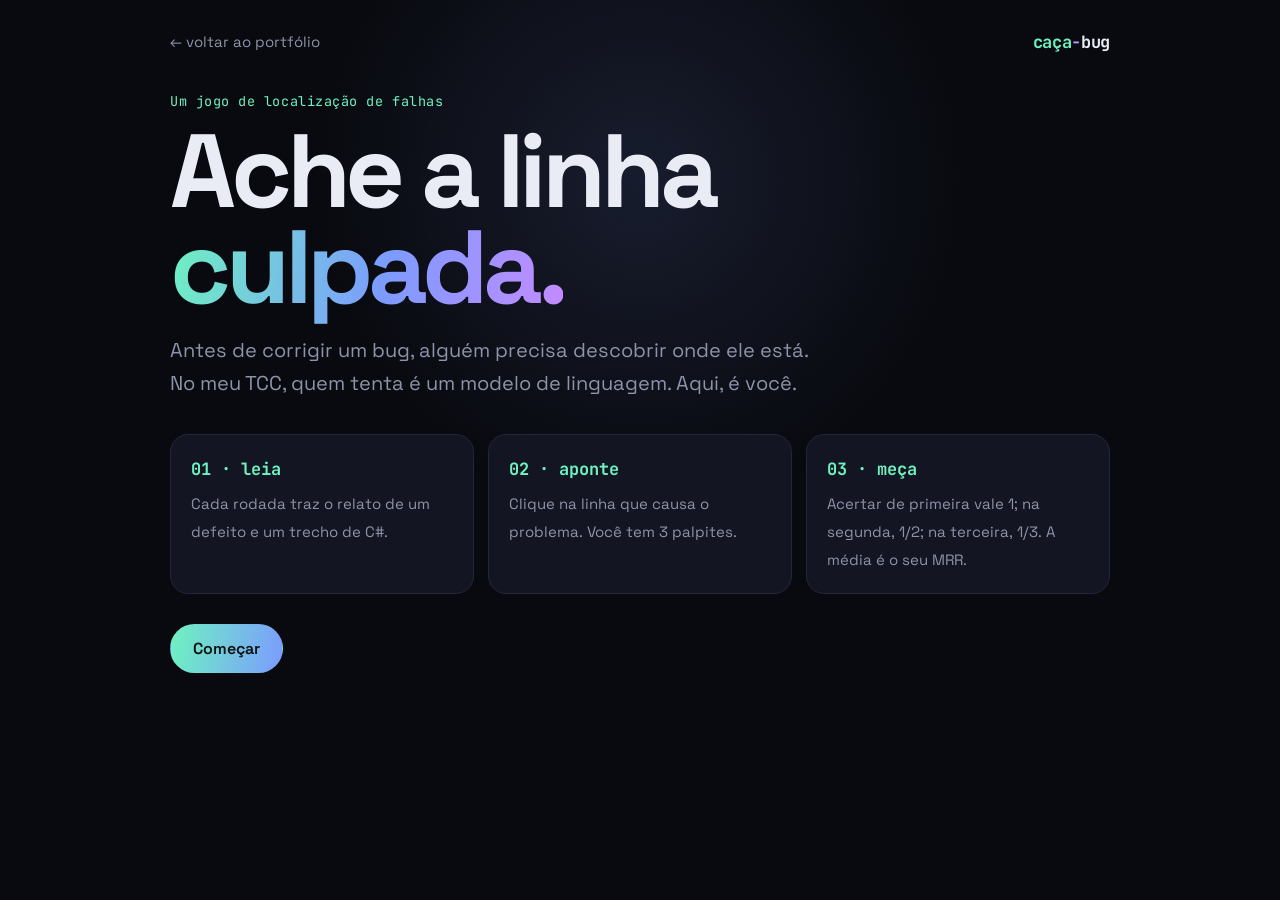
==== caca-bug/index.html @ 4dd93df3 "Portfólio pessoal: site e jogo Caça-Bug" ====
<!doctype html>
<html lang="pt-BR" data-theme="dark">
<head>
<meta charset="utf-8">
<meta name="viewport" content="width=device-width, initial-scale=1">
<title>Caça-Bug — encontre a linha culpada</title>
<meta name="description" content="Jogo de localização de falhas em C#: leia o relato do defeito e aponte a linha culpada. Pontuação em Top-1, Top-3 e MRR.">
<link rel="preconnect" href="https://fonts.googleapis.com">
<link rel="preconnect" href="https://fonts.gstatic.com" crossorigin>
<link href="https://fonts.googleapis.com/css2?family=Space+Grotesk:wght@400;500;600;700&family=JetBrains+Mono:wght@400;500;700&display=swap" rel="stylesheet">
<link rel="stylesheet" href="../styles.css">
<style>
  .wrap { position: relative; z-index: 1; width: min(940px, calc(100% - 32px)); margin: 0 auto; padding: 28px 0 60px; }
  .top { display: flex; justify-content: space-between; align-items: center; gap: 12px; margin-bottom: 34px; }
  .top a { color: var(--muted); font-size: 15px; }
  .top a:hover { color: var(--a1); }
  .screen[hidden] { display: none; }
  .intro h1 { font-size: clamp(52px, 10vw, 104px); margin-bottom: 18px; }
  .rules { display: grid; grid-template-columns: repeat(3, 1fr); gap: 14px; margin: 30px 0; }
  .rule { padding: 20px; background: var(--card); border: 1px solid var(--line); border-radius: var(--radius); }
  .rule b { display: block; font-family: var(--mono); color: var(--a1); margin-bottom: 6px; }
  .rule span { color: var(--muted); font-size: 15px; }
  .hud { display: flex; flex-wrap: wrap; gap: 10px; align-items: center; margin-bottom: 16px; font-family: var(--mono); font-size: 13.5px; }
  .pill { padding: 6px 13px; border-radius: 999px; border: 1px solid var(--line); background: var(--card); color: var(--muted); }
  .pill b { color: var(--text); }
  .lives { margin-left: auto; letter-spacing: 3px; font-size: 17px; }
  .progress { height: 4px; border-radius: 4px; background: var(--bg-2); overflow: hidden; margin-bottom: 22px; }
  .progress i { display: block; height: 100%; width: 0; background: linear-gradient(90deg, var(--a1), var(--a2)); transition: width .4s; }
  .issue { padding: 20px 22px; background: var(--card); border: 1px solid var(--line); border-left: 4px solid var(--danger); border-radius: 14px; margin-bottom: 16px; }
  .issue small { font-family: var(--mono); color: var(--danger); letter-spacing: .06em; text-transform: uppercase; font-size: 12px; }
  .issue h2 { margin: 4px 0 6px; font-size: 21px; letter-spacing: -.02em; }
  .issue p { margin: 0; color: var(--muted); font-size: 15.5px; }
  .code { background: #0b0d14; border: 1px solid #232738; border-radius: 14px; overflow-x: auto; padding: 10px 0; font-family: var(--mono); font-size: 14px; line-height: 1.5; color: #dfe4f2; }
  .ln { display: flex; width: 100%; min-width: max-content; border: 0; background: none; color: inherit; font: inherit; text-align: left; padding: 2px 16px 2px 0; cursor: pointer; border-left: 3px solid transparent; }
  .ln:hover:not(:disabled) { background: rgba(124, 155, 255, .13); border-left-color: #7c9bff; }
  .ln:disabled { cursor: default; }
  .ln .n { width: 46px; flex: none; text-align: right; padding-right: 16px; color: #5b6178; user-select: none; }
  .ln .t { white-space: pre; }
  .ln.wrong { background: rgba(255, 107, 129, .14); border-left-color: #ff6b81; }
  .ln.wrong .t { text-decoration: line-through; text-decoration-color: rgba(255, 107, 129, .6); }
  .ln.right { background: rgba(110, 243, 192, .16); border-left-color: #6ef3c0; }
  .ln.shake { animation: shake .35s; }
  @keyframes shake { 25% { transform: translateX(-5px); } 75% { transform: translateX(5px); } }
  .kw { color: #c58bff; } .ty { color: #5ed3f3; } .st { color: #f2a65a; } .cm { color: #5b6178; font-style: italic; } .nu { color: #e8d44d; }
  .feedback { margin-top: 16px; padding: 20px 22px; border-radius: 14px; border: 1px solid var(--line); background: var(--card); }
  .feedback[hidden] { display: none; }
  .feedback h3 { margin: 0 0 6px; font-size: 19px; }
  .feedback p { margin: 0 0 14px; color: var(--muted); font-size: 15.5px; }
  .feedback code { white-space: pre-wrap; }
  .result { text-align: center; }
  .result h1 { font-size: clamp(42px, 8vw, 84px); margin-bottom: 8px; }
  .scores { display: grid; grid-template-columns: repeat(3, 1fr); gap: 14px; margin: 30px 0 20px; }
  .rounds { display: flex; justify-content: center; flex-wrap: wrap; gap: 8px; margin-bottom: 26px; }
  .rounds span { font-family: var(--mono); font-size: 13px; padding: 6px 12px; border-radius: 10px; border: 1px solid var(--line); background: var(--card); }
  .rounds .ok { border-color: var(--a1); color: var(--a1); }
  .rounds .no { border-color: var(--danger); color: var(--danger); }
  @media (max-width: 700px) { .rules, .scores { grid-template-columns: 1fr; } .code { font-size: 12.5px; } }
</style>
</head>
<body>
<div class="glow" aria-hidden="true"></div>
<div class="wrap">
  <div class="top">
    <a href="../">← voltar ao portfólio</a>
    <span class="brand"><span class="brand-mark">caça</span><span class="brand-dot">-</span>bug</span>
  </div>

  <!-- INTRO -->
  <section class="screen intro" id="intro">
    <p class="kicker">Um jogo de localização de falhas</p>
    <h1>Ache a linha<br><span class="grad">culpada.</span></h1>
    <p class="lead">Antes de corrigir um bug, alguém precisa descobrir onde ele está. No meu TCC, quem tenta é um modelo de linguagem. Aqui, é você.</p>
    <div class="rules">
      <div class="rule"><b>01 · leia</b><span>Cada rodada traz o relato de um defeito e um trecho de C#.</span></div>
      <div class="rule"><b>02 · aponte</b><span>Clique na linha que causa o problema. Você tem 3 palpites.</span></div>
      <div class="rule"><b>03 · meça</b><span>Acertar de primeira vale 1; na segunda, 1/2; na terceira, 1/3. A média é o seu MRR.</span></div>
    </div>
    <div class="cta">
      <button class="btn primary" id="startBtn" type="button">Começar</button>
      <span class="pill" id="bestPill" hidden></span>
    </div>
  </section>

  <!-- JOGO -->
  <section class="screen" id="game" hidden>
    <div class="hud">
      <span class="pill">rodada <b id="hudRound">1</b>/<span id="hudTotal">6</span></span>
      <span class="pill">MRR parcial <b id="hudMrr">—</b></span>
      <span class="lives" id="lives" aria-label="Palpites restantes"></span>
    </div>
    <div class="progress"><i id="bar"></i></div>
    <div class="issue">
      <small id="issueId"></small>
      <h2 id="issueTitle"></h2>
      <p id="issueBody"></p>
    </div>
    <div class="code" id="code" role="group" aria-label="Trecho de código: selecione a linha com defeito"></div>
    <div class="feedback" id="feedback" hidden aria-live="polite">
      <h3 id="fbTitle"></h3>
      <p id="fbText"></p>
      <button class="btn primary" id="nextBtn" type="button">Próxima →</button>
    </div>
  </section>

  <!-- RESULTADO -->
  <section class="screen result" id="result" hidden>
    <p class="kicker">Resultado</p>
    <h1 id="resTitle"></h1>
    <p class="lead" style="margin-inline:auto" id="resText"></p>
    <div class="scores">
      <div class="stat"><b id="resMrr">0</b><span>MRR</span></div>
      <div class="stat"><b id="resTop1">0</b><span>Top-1 (de primeira)</span></div>
      <div class="stat"><b id="resTop3">0</b><span>Top-3 (em até 3)</span></div>
    </div>
    <div class="rounds" id="resRounds"></div>
    <div class="cta center">
      <button class="btn primary" id="againBtn" type="button">Jogar de novo</button>
      <a class="btn" href="../#pesquisa">Conhecer a pesquisa</a>
    </div>
  </section>
</div>

<script>
/* Cada desafio: relato + código C#; bug = índice (base 0) da linha culpada. */
const CHALLENGES = [
  {
    title: 'Erro ao fechar pedido com mais de um item',
    body: 'Ao confirmar o pedido, o sistema lança ArgumentOutOfRangeException. Com o carrinho vazio também falha.',
    code: [
      'public decimal CalcularTotal(List<ItemPedido> itens)',
      '{',
      '    decimal total = 0;',
      '    for (int i = 0; i <= itens.Count; i++)',
      '    {',
      '        var item = itens[i];',
      '        total += item.Quantidade * item.PrecoUnitario;',
      '    }',
      '    return total;',
      '}',
    ],
    bug: 3,
    why: 'O laço usa <= em vez de <, então tenta ler itens[itens.Count], uma posição que não existe. A exceção estoura na linha 6, mas a causa está na condição do for.',
  },
  {
    title: 'Desconto de 15% não é aplicado',
    body: 'O cliente tem 15% de desconto cadastrado, mas a nota sai com o valor cheio. Com desconto de 100% funciona.',
    code: [
      'public decimal AplicarDesconto(decimal valor, int percentual)',
      '{',
      '    if (percentual < 0 || percentual > 100)',
      '        throw new ArgumentException("Percentual inválido");',
      '',
      '    var fator = percentual / 100;',
      '    var desconto = valor * fator;',
      '    return valor - desconto;',
      '}',
    ],
    bug: 5,
    why: 'percentual e 100 são inteiros: 15 / 100 dá 0 na divisão inteira. Só 100 / 100 resulta em 1 — por isso o desconto total "funciona". O correto seria percentual / 100m.',
  },
  {
    title: 'Saldo aumenta depois de uma venda',
    body: 'Após faturar 10 unidades, o estoque do produto subiu de 50 para 60. A entrada de mercadoria está correta.',
    code: [
      'public void RegistrarMovimento(Produto produto, decimal qtd, TipoMovimento tipo)',
      '{',
      '    if (qtd <= 0)',
      '        throw new ArgumentException("Quantidade deve ser positiva");',
      '',
      '    if (tipo == TipoMovimento.Saida && produto.Saldo < qtd)',
      '        throw new InvalidOperationException("Saldo insuficiente");',
      '',
      '    var sinal = tipo == TipoMovimento.Entrada ? 1 : 1;',
      '    produto.Saldo += qtd * sinal;',
      '    _repositorio.Salvar(produto);',
      '}',
    ],
    bug: 8,
    why: 'O ternário devolve 1 nos dois ramos; a saída deveria usar -1. A linha 10 só aplica o sinal que recebeu — o defeito nasce uma linha antes.',
  },
  {
    title: 'NullReferenceException ao emitir etiqueta',
    body: 'Clientes sem endereço cadastrado derrubam a emissão da etiqueta de envio, mesmo existindo uma validação para isso.',
    code: [
      'public string MontarEtiqueta(Cliente cliente)',
      '{',
      '    if (cliente == null)',
      '        return string.Empty;',
      '',
      '    if (cliente.Endereco.Cidade == null || cliente.Endereco == null)',
      '        return cliente.Nome;',
      '',
      '    return $"{cliente.Nome} - {cliente.Endereco.Cidade}";',
      '}',
    ],
    bug: 5,
    why: 'A ordem das condições está invertida: Endereco.Cidade é lido antes de verificar se Endereco é nulo. O || avalia da esquerda para a direita, então a validação nunca protege.',
  },
  {
    title: 'Primeira página da listagem pula registros',
    body: 'Na tela de consulta, a página 1 começa no 11º registro. Os dez primeiros clientes nunca aparecem.',
    code: [
      'public List<Cliente> Listar(int pagina, int tamanho = 10)',
      '{',
      '    // pagina começa em 1 na interface',
      '    if (pagina < 1) pagina = 1;',
      '',
      '    return _contexto.Clientes',
      '        .OrderBy(c => c.Nome)',
      '        .Skip(pagina * tamanho)',
      '        .Take(tamanho)',
      '        .ToList();',
      '}',
    ],
    bug: 7,
    why: 'Como a página começa em 1, Skip(pagina * tamanho) pula 10 registros logo na primeira. O correto é Skip((pagina - 1) * tamanho).',
  },
  {
    title: 'Lotes válidos bloqueados como vencidos',
    body: 'O faturamento recusa lotes com validade para o ano que vem e deixa passar lotes vencidos há meses.',
    code: [
      'public bool PodeFaturar(Lote lote, DateTime hoje)',
      '{',
      '    if (lote.Bloqueado)',
      '        return false;',
      '',
      '    bool vencido = lote.Validade.Date > hoje.Date;',
      '    if (vencido)',
      '    {',
      '        _log.Aviso($"Lote {lote.Numero} vencido");',
      '        return false;',
      '    }',
      '    return lote.Saldo > 0;',
      '}',
    ],
    bug: 5,
    why: 'A comparação está invertida: um lote está vencido quando a validade é anterior a hoje (<), não posterior (>).',
  },
];

const $ = (s) => document.querySelector(s);
const esc = (s) => s.replace(/[&<>]/g, (c) => ({ '&': '&amp;', '<': '&lt;', '>': '&gt;' }[c]));
const KW = /\b(public|private|void|return|if|for|var|new|throw|int|decimal|bool|string|null)\b/g;
const TY = /\b(List|ItemPedido|Produto|TipoMovimento|Cliente|Lote|DateTime|ArgumentException|InvalidOperationException)\b/g;

function highlight(line) {
  const ci = line.indexOf('//');
  let code = ci >= 0 ? line.slice(0, ci) : line;
  const cm = ci >= 0 ? line.slice(ci) : '';
  const parts = code.split(/(\$?"[^"]*")/);
  code = parts.map((p, i) => i % 2
    ? `<span class="st">${esc(p)}</span>`
    : esc(p).replace(KW, '<span class="kw">$1</span>').replace(TY, '<span class="ty">$1</span>').replace(/\b(\d+)\b/g, '<span class="nu">$1</span>')).join('');
  return code + (cm ? `<span class="cm">${esc(cm)}</span>` : '');
}

let order = [], round = 0, guesses = 0, rr = [], locked = false;

function show(id) { ['intro', 'game', 'result'].forEach((s) => { $('#' + s).hidden = s !== id; }); scrollTo(0, 0); }
function shuffle(a) { for (let i = a.length - 1; i > 0; i--) { const j = Math.floor(Math.random() * (i + 1)); [a[i], a[j]] = [a[j], a[i]]; } return a; }

function start() {
  order = shuffle(CHALLENGES.map((_, i) => i));
  round = 0; rr = [];
  show('game');
  load();
}

function load() {
  const c = CHALLENGES[order[round]];
  guesses = 0; locked = false;
  $('#hudRound').textContent = round + 1;
  $('#hudTotal').textContent = order.length;
  $('#hudMrr').textContent = rr.length ? (rr.reduce((a, b) => a + b, 0) / rr.length).toFixed(2) : '—';
  $('#bar').style.width = (round / order.length) * 100 + '%';
  $('#issueId').textContent = 'issue #' + (1040 + order[round] * 7);
  $('#issueTitle').textContent = c.title;
  $('#issueBody').textContent = c.body;
  $('#feedback').hidden = true;
  lives();
  $('#code').innerHTML = c.code.map((l, i) => {
    const blank = !l.trim() || /^\s*[{}]\s*$/.test(l);
    return `<button class="ln" data-i="${i}" ${blank ? 'disabled tabindex="-1"' : ''} aria-label="Linha ${i + 1}"><span class="n">${i + 1}</span><span class="t">${highlight(l) || ' '}</span></button>`;
  }).join('');
}

function lives() { $('#lives').textContent = '●'.repeat(3 - guesses) + '○'.repeat(guesses); }

$('#code').addEventListener('click', (e) => {
  const b = e.target.closest('.ln');
  if (!b || locked || b.disabled) return;
  const c = CHALLENGES[order[round]];
  guesses++;
  lives();
  if (+b.dataset.i === c.bug) { b.classList.add('right'); finish(true); }
  else {
    b.classList.add('wrong', 'shake'); b.disabled = true;
    if (guesses >= 3) finish(false);
  }
});

function finish(hit) {
  locked = true;
  const c = CHALLENGES[order[round]];
  document.querySelectorAll('.ln').forEach((l) => { l.disabled = true; });
  const right = document.querySelector(`.ln[data-i="${c.bug}"]`);
  right.classList.add('right');
  rr.push(hit ? 1 / guesses : 0);
  $('#fbTitle').textContent = hit
    ? ['Na mosca! 🎯 Acertou de primeira (+1,00)', 'Achou no 2º palpite (+0,50)', 'Achou no 3º palpite (+0,33)'][guesses - 1]
    : `Escapou… o defeito estava na linha ${c.bug + 1} (+0,00)`;
  $('#fbText').textContent = c.why;
  $('#nextBtn').textContent = round + 1 < order.length ? 'Próxima →' : 'Ver resultado →';
  $('#feedback').hidden = false;
  $('#hudMrr').textContent = (rr.reduce((a, b) => a + b, 0) / rr.length).toFixed(2);
  $('#bar').style.width = ((round + 1) / order.length) * 100 + '%';
  $('#nextBtn').focus({ preventScroll: true });
  $('#feedback').scrollIntoView({ block: 'nearest', behavior: 'smooth' });
}

$('#nextBtn').addEventListener('click', () => {
  round++;
  if (round < order.length) { load(); scrollTo(0, 0); } else end();
});

function end() {
  const n = rr.length;
  const mrr = rr.reduce((a, b) => a + b, 0) / n;
  const top1 = rr.filter((v) => v === 1).length, top3 = rr.filter((v) => v > 0).length;
  $('#resMrr').textContent = mrr.toFixed(3).replace('.', ',');
  $('#resTop1').textContent = `${top1}/${n}`;
  $('#resTop3').textContent = `${top3}/${n}`;
  $('#resTitle').innerHTML = mrr >= .9 ? 'Depurador <span class="grad">nato.</span>' : mrr >= .6 ? 'Bom <span class="grad">faro.</span>' : mrr >= .3 ? 'Quase <span class="grad">lá.</span>' : 'Os bugs <span class="grad">venceram.</span>';
  $('#resText').textContent = mrr >= .9
    ? 'Você localizou quase tudo de primeira. Em bases reais, com milhares de arquivos e sem testes, a história é bem mais difícil — é isso que a pesquisa mede.'
    : 'Repare: eram trechos de dez linhas, com o relato na mão. Agora imagine a mesma tarefa em um sistema legado com milhares de arquivos — é isso que a pesquisa mede nos LLMs.';
  $('#resRounds').innerHTML = rr.map((v, i) => `<span class="${v ? 'ok' : 'no'}">#${i + 1} · ${v ? '1/' + Math.round(1 / v) : '✕'}</span>`).join('');
  try {
    const best = +localStorage.getItem('cacabug-best') || 0;
    if (mrr > best) localStorage.setItem('cacabug-best', mrr);
  } catch { /* sem armazenamento */ }
  show('result');
}

try {
  const t = localStorage.getItem('theme'); if (t) document.documentElement.dataset.theme = t;
  const best = +localStorage.getItem('cacabug-best');
  if (best) { $('#bestPill').hidden = false; $('#bestPill').innerHTML = `seu melhor MRR: <b>${best.toFixed(3).replace('.', ',')}</b>`; }
} catch { /* sem armazenamento */ }

$('#startBtn').addEventListener('click', start);
$('#againBtn').addEventListener('click', start);
addEventListener('pointermove', (e) => { document.body.style.setProperty('--mx', e.clientX + 'px'); document.body.style.setProperty('--my', e.clientY + 'px'); }, { passive: true });
</script>
</body>
</html>
---- styles.css ----
:root {
  --bg: #090a0f;
  --bg-2: #0f1119;
  --card: #131622;
  --line: #232738;
  --text: #e9ecf5;
  --muted: #8d93a8;
  --a1: #6ef3c0;
  --a2: #7c9bff;
  --a3: #c58bff;
  --danger: #ff6b81;
  --radius: 18px;
  --font: "Space Grotesk", system-ui, -apple-system, "Segoe UI", sans-serif;
  --mono: "JetBrains Mono", ui-monospace, Consolas, monospace;
  --shadow: 0 20px 60px -25px rgba(0, 0, 0, .7);
}
:root[data-theme="light"] {
  --bg: #f5f6fb;
  --bg-2: #eceef6;
  --card: #ffffff;
  --line: #dcdfec;
  --text: #12141d;
  --muted: #5d6379;
  --a1: #0aa877;
  --a2: #3a5bdc;
  --a3: #8a3fd6;
  --danger: #d6334d;
  --shadow: 0 20px 50px -28px rgba(30, 40, 90, .35);
}

* { box-sizing: border-box; }
[hidden] { display: none !important; }
html { scroll-behavior: smooth; scroll-padding-top: 84px; }
body {
  margin: 0;
  background: var(--bg);
  color: var(--text);
  font-family: var(--font);
  font-size: 17px;
  line-height: 1.65;
  overflow-x: hidden;
  -webkit-font-smoothing: antialiased;
}
a { color: inherit; text-decoration: none; }
img { max-width: 100%; display: block; }
code, .mono { font-family: var(--mono); font-size: .9em; }
code { background: var(--bg-2); border: 1px solid var(--line); padding: 1px 7px; border-radius: 6px; color: var(--a1); }
strong { font-weight: 600; }
.muted { color: var(--muted); }
:focus-visible { outline: 2px solid var(--a1); outline-offset: 3px; border-radius: 6px; }

.grad {
  background: linear-gradient(100deg, var(--a1), var(--a2) 55%, var(--a3));
  -webkit-background-clip: text; background-clip: text; color: transparent;
}

/* cursor glow */
.glow {
  position: fixed; inset: 0; pointer-events: none; z-index: 0;
  background: radial-gradient(520px circle at var(--mx, 50%) var(--my, 20%), color-mix(in srgb, var(--a2) 13%, transparent), transparent 65%);
}

/* NAV */
.nav {
  position: fixed; top: 14px; left: 50%; transform: translateX(-50%);
  width: min(1120px, calc(100% - 28px)); z-index: 50;
  display: flex; align-items: center; justify-content: space-between; gap: 16px;
  padding: 10px 14px 10px 20px;
  background: color-mix(in srgb, var(--bg) 72%, transparent);
  backdrop-filter: blur(16px); -webkit-backdrop-filter: blur(16px);
  border: 1px solid var(--line); border-radius: 999px;
}
.brand { font-family: var(--mono); font-weight: 700; letter-spacing: -.02em; }
.brand-mark { color: var(--a1); }
.brand-dot { color: var(--a3); }
.nav-links { display: flex; gap: 4px; }
.nav-links a { padding: 7px 13px; border-radius: 999px; font-size: 15px; color: var(--muted); transition: .2s; }
.nav-links a:hover, .nav-links a.active { color: var(--text); background: var(--bg-2); }
.nav-actions { display: flex; gap: 6px; }
.icon-btn {
  width: 38px; height: 38px; border-radius: 50%; border: 1px solid var(--line);
  background: var(--bg-2); color: var(--text); font-size: 17px; cursor: pointer; transition: .2s;
}
.icon-btn:hover { border-color: var(--a1); color: var(--a1); }
.menu-btn { display: none; }

/* HERO */
.hero { position: relative; min-height: 100svh; display: grid; place-items: center; padding: 120px 20px 80px; }
#net { position: absolute; inset: 0; width: 100%; height: 100%; opacity: .75; }
.hero-inner { position: relative; z-index: 1; width: min(1120px, 100%); }
.eyebrow {
  display: inline-flex; align-items: center; gap: 10px; margin: 0 0 22px;
  font-family: var(--mono); font-size: 13.5px; color: var(--muted);
  padding: 7px 14px; border: 1px solid var(--line); border-radius: 999px; background: color-mix(in srgb, var(--bg-2) 80%, transparent);
}
.pulse { width: 8px; height: 8px; border-radius: 50%; background: var(--a1); box-shadow: 0 0 0 0 var(--a1); animation: pulse 2s infinite; }
@keyframes pulse { 70% { box-shadow: 0 0 0 10px transparent; } 100% { box-shadow: 0 0 0 0 transparent; } }
h1 { font-size: clamp(54px, 11vw, 148px); line-height: .92; letter-spacing: -.05em; margin: 0 0 26px; font-weight: 700; }
.typed-line { font-family: var(--mono); font-size: clamp(15px, 2.1vw, 21px); margin: 0 0 18px; min-height: 1.7em; }
.prompt { color: var(--a1); }
.caret { color: var(--a1); animation: blink 1s steps(1) infinite; }
@keyframes blink { 50% { opacity: 0; } }
.lead { max-width: 640px; color: var(--muted); font-size: clamp(17px, 1.6vw, 20px); margin: 0 0 34px; }
.lead strong { color: var(--text); }
.cta { display: flex; flex-wrap: wrap; gap: 12px; }
.cta.center { justify-content: center; }
.btn {
  display: inline-flex; align-items: center; gap: 8px; padding: 13px 22px; border-radius: 999px;
  border: 1px solid var(--line); background: var(--card); color: var(--text);
  font: 500 16px var(--font); cursor: pointer; transition: transform .2s, border-color .2s, box-shadow .2s;
}
.btn:hover { transform: translateY(-2px); border-color: var(--a1); }
.btn.primary { background: linear-gradient(100deg, var(--a1), var(--a2)); color: #06120d; border-color: transparent; font-weight: 600; }
.btn.primary:hover { box-shadow: 0 12px 34px -12px var(--a1); }
.btn.ghost { background: transparent; }
.scroll-hint { position: absolute; bottom: 26px; left: 50%; transform: translateX(-50%); font-family: var(--mono); font-size: 12.5px; color: var(--muted); animation: bob 2.2s ease-in-out infinite; }
@keyframes bob { 50% { transform: translate(-50%, 7px); } }

/* SECTIONS */
.section { position: relative; z-index: 1; width: min(1120px, calc(100% - 40px)); margin: 0 auto; padding: 96px 0; }
.section-head { display: flex; align-items: baseline; gap: 16px; margin-bottom: 40px; }
.section-head h2 { font-size: clamp(34px, 5vw, 56px); letter-spacing: -.035em; line-height: 1; margin: 0; }
.tag { font-family: var(--mono); color: var(--a1); font-size: 15px; }
.section-sub { color: var(--muted); margin: -22px 0 26px; }
.kicker { font-family: var(--mono); font-size: 13.5px; color: var(--a1); margin: 0 0 12px; letter-spacing: .04em; }

.reveal { opacity: 0; transform: translateY(26px); transition: opacity .7s ease, transform .7s ease; }
.reveal.in { opacity: 1; transform: none; }

/* ABOUT */
.about { display: grid; grid-template-columns: 300px 1fr; gap: 56px; align-items: start; }
.photo-frame { position: relative; border-radius: 26px; padding: 3px; background: linear-gradient(140deg, var(--a1), var(--a2), var(--a3)); box-shadow: var(--shadow); }
.photo-frame img { border-radius: 23px; width: 100%; height: auto; aspect-ratio: 1; object-fit: cover; background: var(--card); }
.facts { list-style: none; padding: 0; margin: 20px 0 0; display: grid; gap: 8px; font-size: 15px; }
.facts li { display: flex; gap: 10px; padding: 9px 14px; background: var(--card); border: 1px solid var(--line); border-radius: 12px; }
.about-text p { margin: 0 0 18px; color: var(--muted); }
.about-text .big { font-size: clamp(21px, 2.3vw, 27px); line-height: 1.4; color: var(--text); letter-spacing: -.01em; }
.about-text .big strong { color: var(--a1); }
.stats { display: grid; grid-template-columns: repeat(3, 1fr); gap: 14px; margin-top: 30px; }
.stat { padding: 18px; border: 1px solid var(--line); border-radius: var(--radius); background: var(--card); }
.stat b { display: block; font-size: 40px; line-height: 1; letter-spacing: -.04em; font-variant-numeric: tabular-nums; }
.stat span { font-size: 13.5px; color: var(--muted); }

.stack { margin-top: 64px; }
.stack h3 { font-size: 15px; font-family: var(--mono); font-weight: 500; color: var(--muted); margin: 0 0 16px; }
.chips { display: flex; flex-wrap: wrap; gap: 10px; }
.chip {
  padding: 9px 16px; border-radius: 999px; border: 1px solid var(--line); background: var(--card);
  font-size: 15px; transition: .25s; cursor: default;
}
.chip:hover { border-color: var(--c, var(--a1)); color: var(--c, var(--a1)); transform: translateY(-3px) rotate(-1.5deg); }
.chip i { display: inline-block; width: 8px; height: 8px; border-radius: 50%; background: var(--c, var(--a1)); margin-right: 8px; }

/* TIMELINE */
.timeline { list-style: none; margin: 0; padding: 0 0 0 28px; position: relative; display: grid; gap: 22px; }
.timeline::before { content: ""; position: absolute; left: 6px; top: 8px; bottom: 8px; width: 2px; background: linear-gradient(var(--a1), var(--a2), var(--a3)); border-radius: 2px; }
.timeline li { position: relative; }
.tl-dot { position: absolute; left: -28px; top: 28px; width: 14px; height: 14px; border-radius: 50%; background: var(--bg); border: 3px solid var(--a1); }
.tl-card { padding: 26px 28px; background: var(--card); border: 1px solid var(--line); border-radius: var(--radius); transition: .3s; }
.tl-card:hover { border-color: color-mix(in srgb, var(--a1) 55%, var(--line)); transform: translateX(6px); }
.tl-when { font-family: var(--mono); font-size: 12.5px; color: var(--a1); text-transform: uppercase; letter-spacing: .1em; }
.tl-card h3 { margin: 6px 0 8px; font-size: 22px; letter-spacing: -.02em; }
.tl-card h3 em { font-style: normal; color: var(--muted); font-weight: 400; }
.tl-card p { margin: 0 0 14px; color: var(--muted); }
.mini-chips { display: flex; flex-wrap: wrap; gap: 7px; }
.mini-chips span { font-family: var(--mono); font-size: 12px; padding: 4px 10px; border-radius: 999px; background: var(--bg-2); border: 1px solid var(--line); color: var(--muted); }

/* PROJECTS */
.filters { display: flex; flex-wrap: wrap; gap: 8px; margin-bottom: 26px; }
.filter { padding: 8px 16px; border-radius: 999px; border: 1px solid var(--line); background: transparent; color: var(--muted); font: 500 14.5px var(--font); cursor: pointer; transition: .2s; }
.filter:hover { color: var(--text); border-color: var(--muted); }
.filter[aria-pressed="true"] { background: var(--text); color: var(--bg); border-color: var(--text); }
.grid { display: grid; grid-template-columns: repeat(3, 1fr); gap: 18px; }
.card {
  position: relative; display: flex; flex-direction: column; padding: 24px;
  background: var(--card); border: 1px solid var(--line); border-radius: var(--radius);
  transition: transform .25s ease, border-color .25s, opacity .3s; transform-style: preserve-3d; overflow: hidden;
}
.card::before {
  content: ""; position: absolute; inset: 0; pointer-events: none; opacity: 0; transition: opacity .3s;
  background: radial-gradient(300px circle at var(--px, 50%) var(--py, 0%), color-mix(in srgb, var(--accent, var(--a1)) 20%, transparent), transparent 70%);
}
.card:hover { border-color: color-mix(in srgb, var(--accent, var(--a1)) 60%, var(--line)); }
.card:hover::before { opacity: 1; }
.card.wide { grid-column: span 2; }
.card.hide { display: none; }
.card-top { display: flex; align-items: center; justify-content: space-between; margin-bottom: 18px; }
.card-icon { font-size: 30px; width: 54px; height: 54px; display: grid; place-items: center; border-radius: 14px; background: var(--bg-2); border: 1px solid var(--line); }
.badge { font-family: var(--mono); font-size: 11.5px; padding: 4px 10px; border-radius: 999px; border: 1px solid color-mix(in srgb, var(--accent, var(--a1)) 50%, transparent); color: var(--accent, var(--a1)); text-transform: uppercase; letter-spacing: .06em; }
.card h3 { margin: 0 0 8px; font-size: 22px; letter-spacing: -.02em; }
.card p { margin: 0 0 18px; color: var(--muted); font-size: 15.5px; flex: 1; }
.card .mini-chips { margin-bottom: 18px; }
.card-links { display: flex; gap: 16px; font-size: 14.5px; font-weight: 500; }
.card-links a { color: var(--accent, var(--a1)); position: relative; z-index: 1; }
.card-links a:hover { text-decoration: underline; text-underline-offset: 4px; }

.gh { margin-top: 44px; padding: 26px; border: 1px dashed var(--line); border-radius: var(--radius); }
.gh-head { display: flex; justify-content: space-between; align-items: baseline; gap: 12px; margin-bottom: 16px; }
.gh-head h3 { margin: 0; font-size: 20px; }
.gh-head a { color: var(--a1); font-size: 14.5px; }
.lang-bar { display: flex; height: 10px; border-radius: 999px; overflow: hidden; background: var(--bg-2); }
.lang-bar span { height: 100%; transition: flex-grow .9s ease; flex-grow: 0; }
.lang-legend { display: flex; flex-wrap: wrap; gap: 6px 18px; margin: 12px 0 18px; font-size: 13.5px; color: var(--muted); }
.lang-legend i { display: inline-block; width: 9px; height: 9px; border-radius: 50%; margin-right: 6px; }
.gh-list { list-style: none; margin: 0; padding: 0; display: grid; grid-template-columns: repeat(2, 1fr); gap: 4px 28px; }
.gh-list li { display: flex; justify-content: space-between; gap: 12px; padding: 9px 0; border-bottom: 1px solid var(--line); font-size: 14.5px; min-width: 0; }
.gh-list a { font-family: var(--mono); font-size: 13.5px; overflow: hidden; text-overflow: ellipsis; white-space: nowrap; }
.gh-list a:hover { color: var(--a1); }
.gh-list small { color: var(--muted); white-space: nowrap; }

/* RESEARCH */
.research { display: grid; grid-template-columns: 1.25fr 1fr; gap: 36px; padding: 36px; background: var(--card); border: 1px solid var(--line); border-radius: 26px; box-shadow: var(--shadow); }
.research h3 { font-size: clamp(23px, 2.6vw, 31px); line-height: 1.2; letter-spacing: -.025em; margin: 0 0 16px; }
.research-text > p { color: var(--muted); }
.ticks { list-style: none; padding: 0; margin: 18px 0 26px; display: grid; gap: 9px; }
.ticks li { padding-left: 28px; position: relative; }
.ticks li::before { content: "✓"; position: absolute; left: 0; color: var(--a1); font-weight: 700; }
.mrr { background: var(--bg-2); border: 1px solid var(--line); border-radius: var(--radius); padding: 22px; align-self: start; }
.mrr-title { margin: 0; font-weight: 600; }
.mrr-sub { margin: 4px 0 16px; font-size: 14px; color: var(--muted); }
.mrr-rows { display: grid; gap: 9px; }
.mrr-row { display: flex; align-items: center; gap: 8px; }
.mrr-row > span { font-family: var(--mono); font-size: 12.5px; color: var(--muted); width: 62px; flex: none; }
.mrr-row button {
  flex: 1; height: 34px; border-radius: 9px; border: 1px solid var(--line); background: var(--card);
  color: var(--muted); font: 500 13px var(--mono); cursor: pointer; transition: .15s; padding: 0;
}
.mrr-row button:hover { border-color: var(--a2); color: var(--text); }
.mrr-row button[aria-pressed="true"] { background: var(--a1); border-color: var(--a1); color: #06120d; font-weight: 700; }
.mrr-out { display: flex; align-items: baseline; gap: 12px; margin-top: 18px; font-family: var(--mono); }
.mrr-out b { font-size: 40px; letter-spacing: -.03em; color: var(--a1); font-variant-numeric: tabular-nums; }
.mrr-note { margin: 4px 0 0; font-size: 13.5px; color: var(--muted); }

/* TERMINAL */
.term { border: 1px solid var(--line); border-radius: var(--radius); overflow: hidden; background: #0b0d14; color: #dfe4f2; box-shadow: var(--shadow); font-family: var(--mono); font-size: 14.5px; }
.term-bar { display: flex; align-items: center; gap: 7px; padding: 12px 16px; background: #141724; border-bottom: 1px solid #232738; }
.term-bar i { width: 12px; height: 12px; border-radius: 50%; background: #ff5f57; }
.term-bar i:nth-child(2) { background: #febc2e; }
.term-bar i:nth-child(3) { background: #28c840; }
.term-bar span { margin-left: 10px; font-size: 12.5px; color: #8d93a8; }
.term-body { padding: 18px 18px 4px; height: 300px; overflow-y: auto; white-space: pre-wrap; word-break: break-word; line-height: 1.6; }
.term-body .cmd { color: #6ef3c0; }
.term-body .out { color: #c9cfe2; margin: 0 0 10px; }
.term-body .out a { color: #7c9bff; text-decoration: underline; text-underline-offset: 3px; }
.term-body .err { color: #ff6b81; }
.term-body .hl { color: #c58bff; }
.term-input { display: flex; gap: 10px; align-items: center; padding: 10px 18px 18px; cursor: text; }
.term-input .prompt { color: #6ef3c0; white-space: nowrap; }
.term-input input { flex: 1; min-width: 0; background: none; border: 0; outline: 0; color: #fff; font: inherit; caret-color: #6ef3c0; }

/* CONTACT */
.contact { text-align: center; padding-bottom: 120px; }
.contact-title { font-size: clamp(46px, 9vw, 112px); letter-spacing: -.05em; line-height: 1; margin: 0 0 22px; }
.contact .lead { margin-inline: auto; }

.footer { position: relative; z-index: 1; display: flex; justify-content: space-between; flex-wrap: wrap; gap: 8px; width: min(1120px, calc(100% - 40px)); margin: 0 auto; padding: 26px 0 36px; border-top: 1px solid var(--line); font-size: 14px; }

.toast { position: fixed; bottom: 26px; left: 50%; transform: translate(-50%, 30px); opacity: 0; pointer-events: none; padding: 11px 20px; border-radius: 999px; background: var(--text); color: var(--bg); font-size: 14.5px; font-weight: 500; transition: .3s; z-index: 100; }
.toast.show { opacity: 1; transform: translate(-50%, 0); }

/* RESPONSIVE */
@media (max-width: 960px) {
  .grid { grid-template-columns: repeat(2, 1fr); }
  .research { grid-template-columns: 1fr; }
  .about { grid-template-columns: 1fr; gap: 34px; }
  .about-photo { display: grid; grid-template-columns: 180px 1fr; gap: 18px; align-items: center; }
  .facts { margin: 0; }
}
@media (max-width: 760px) {
  body { font-size: 16px; }
  .menu-btn { display: block; }
  .nav { border-radius: 22px; flex-wrap: wrap; }
  .nav-links { display: none; order: 3; width: 100%; flex-direction: column; padding: 6px 0 4px; }
  .nav-links.open { display: flex; }
  .section { width: calc(100% - 32px); padding: 72px 0; }
  .grid { grid-template-columns: 1fr; }
  .card.wide { grid-column: auto; }
  .gh-list { grid-template-columns: 1fr; }
  .stats { grid-template-columns: 1fr; }
  .about-photo { grid-template-columns: 1fr; }
  .photo-frame { max-width: 220px; }
  .research { padding: 22px; }
  .term-input .prompt { display: none; }
  .term-input::before { content: "$"; color: #6ef3c0; }
}
@media (prefers-reduced-motion: reduce) {
  * { animation: none !important; transition: none !important; }
  html { scroll-behavior: auto; }
  .reveal { opacity: 1; transform: none; }
}
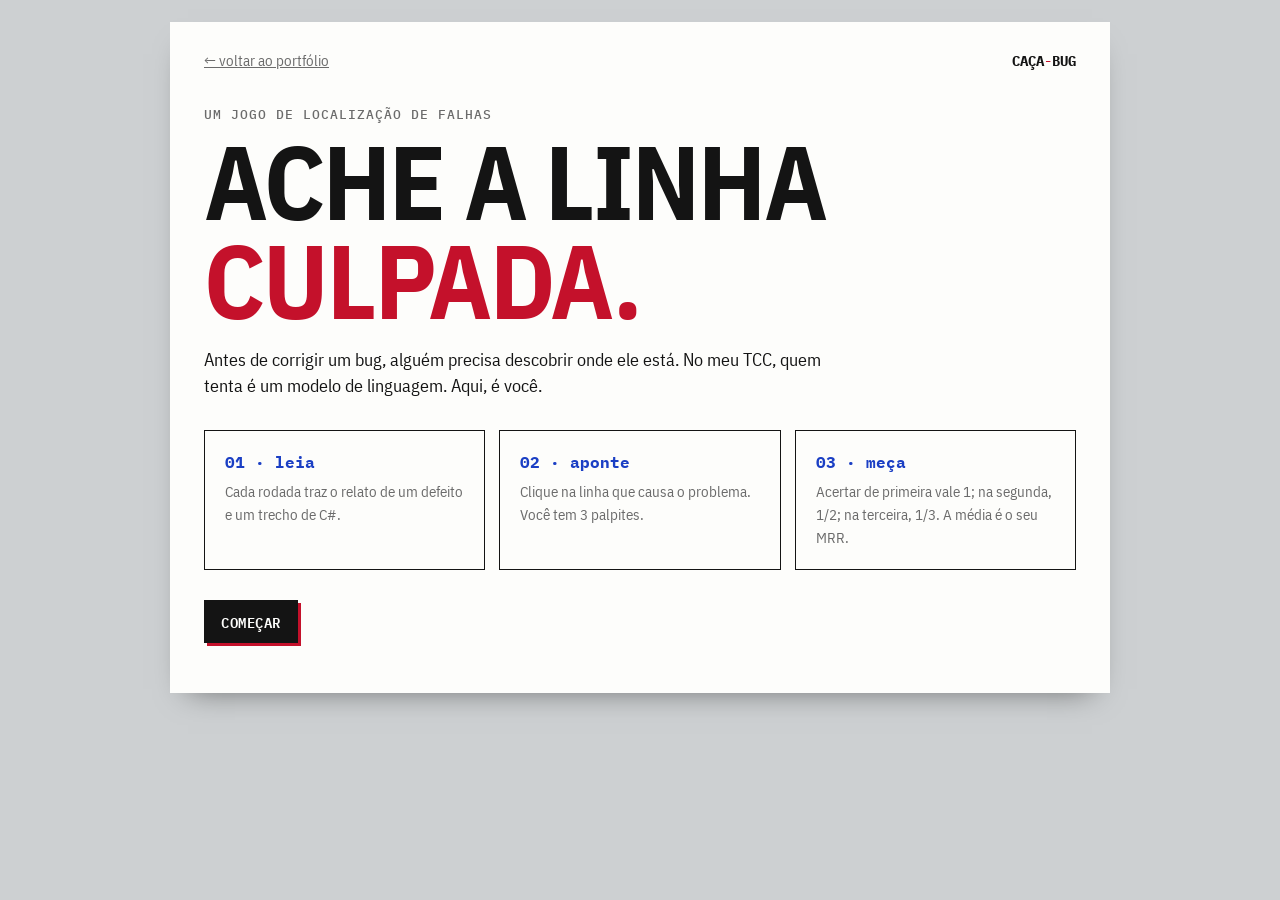
==== commit dad6ba76: "Redesenha o portfólio como documento fiscal com defeitos para localizar" ====
--- a/caca-bug/index.html
+++ b/caca-bug/index.html
@@ -5,9 +5,10 @@
 <meta name="viewport" content="width=device-width, initial-scale=1">
 <title>Caça-Bug — encontre a linha culpada</title>
 <meta name="description" content="Jogo de localização de falhas em C#: leia o relato do defeito e aponte a linha culpada. Pontuação em Top-1, Top-3 e MRR.">
+<link rel="icon" href="data:image/svg+xml,%3Csvg xmlns='http://www.w3.org/2000/svg' viewBox='0 0 64 64'%3E%3Ctext y='50' font-size='52'%3E%F0%9F%90%9E%3C/text%3E%3C/svg%3E">
 <link rel="preconnect" href="https://fonts.googleapis.com">
 <link rel="preconnect" href="https://fonts.gstatic.com" crossorigin>
-<link href="https://fonts.googleapis.com/css2?family=Space+Grotesk:wght@400;500;600;700&family=JetBrains+Mono:wght@400;500;700&display=swap" rel="stylesheet">
+<link href="https://fonts.googleapis.com/css2?family=IBM+Plex+Mono:wght@400;500;600;700&family=IBM+Plex+Sans+Condensed:wght@400;500;600;700&display=swap" rel="stylesheet">
 <link rel="stylesheet" href="../styles.css">
 <style>
   .wrap { position: relative; z-index: 1; width: min(940px, calc(100% - 32px)); margin: 0 auto; padding: 28px 0 60px; }
@@ -54,7 +55,12 @@
   .rounds span { font-family: var(--mono); font-size: 13px; padding: 6px 12px; border-radius: 10px; border: 1px solid var(--line); background: var(--card); }
   .rounds .ok { border-color: var(--a1); color: var(--a1); }
   .rounds .no { border-color: var(--danger); color: var(--danger); }
-  @media (max-width: 700px) { .rules, .scores { grid-template-columns: 1fr; } .code { font-size: 12.5px; } }
+  .issue, .code, .feedback, .rule, .rounds span, .progress, .progress i { border-radius: 0; }
+  .progress i { background: var(--ink); }
+  .issue { border-left-width: 6px; }
+  .intro h1, .result h1 { text-transform: uppercase; }
+  .wrap { background: var(--paper); padding: 28px 34px 50px; margin-top: 22px; box-shadow: 0 14px 30px -18px rgba(0,0,0,.55); width: min(940px, calc(100% - 24px)); }
+  @media (max-width: 700px) { .wrap { padding: 20px 14px 36px; } .rules, .scores { grid-template-columns: 1fr; } .code { font-size: 12.5px; } }
 </style>
 </head>
 <body>
--- a/styles.css
+++ b/styles.css
@@ -1,290 +1,250 @@
+/* =========================================================
+   Papel, tinta e carimbo. Sem gradiente, sem brilho, sem card.
+   ========================================================= */
 :root {
-  --bg: #090a0f;
-  --bg-2: #0f1119;
-  --card: #131622;
-  --line: #232738;
-  --text: #e9ecf5;
-  --muted: #8d93a8;
-  --a1: #6ef3c0;
-  --a2: #7c9bff;
-  --a3: #c58bff;
-  --danger: #ff6b81;
-  --radius: 18px;
-  --font: "Space Grotesk", system-ui, -apple-system, "Segoe UI", sans-serif;
-  --mono: "JetBrains Mono", ui-monospace, Consolas, monospace;
-  --shadow: 0 20px 60px -25px rgba(0, 0, 0, .7);
-}
-:root[data-theme="light"] {
-  --bg: #f5f6fb;
-  --bg-2: #eceef6;
-  --card: #ffffff;
-  --line: #dcdfec;
-  --text: #12141d;
-  --muted: #5d6379;
-  --a1: #0aa877;
-  --a2: #3a5bdc;
-  --a3: #8a3fd6;
-  --danger: #d6334d;
-  --shadow: 0 20px 50px -28px rgba(30, 40, 90, .35);
+  --desk: #cdd0d2;
+  --paper: #fdfdfb;
+  --ink: #141414;
+  --faint: #6b6b6b;
+  --pen: #1b3fc4;      /* caneta azul */
+  --stamp: #c4112b;    /* carimbo vermelho */
+  --ok: #17713a;
+  --sans: "IBM Plex Sans Condensed", "Arial Narrow", Arial, sans-serif;
+  --mono: "IBM Plex Mono", "Courier New", monospace;
+  --hand: "Caveat", "Segoe Script", cursive;
+
+  /* nomes usados pelo Caça-Bug */
+  --bg: var(--desk); --bg-2: #eeeeea; --card: var(--paper); --line: var(--ink);
+  --text: var(--ink); --muted: var(--faint); --a1: var(--pen); --a2: var(--pen); --a3: var(--stamp);
+  --danger: var(--stamp); --radius: 0; --font: var(--sans);
 }
 
 * { box-sizing: border-box; }
 [hidden] { display: none !important; }
-html { scroll-behavior: smooth; scroll-padding-top: 84px; }
+html { scroll-behavior: smooth; scroll-padding-top: 70px; }
 body {
-  margin: 0;
-  background: var(--bg);
-  color: var(--text);
-  font-family: var(--font);
-  font-size: 17px;
-  line-height: 1.65;
-  overflow-x: hidden;
+  margin: 0; background: var(--desk); color: var(--ink);
+  font-family: var(--sans); font-size: 16px; line-height: 1.45;
   -webkit-font-smoothing: antialiased;
 }
-a { color: inherit; text-decoration: none; }
-img { max-width: 100%; display: block; }
-code, .mono { font-family: var(--mono); font-size: .9em; }
-code { background: var(--bg-2); border: 1px solid var(--line); padding: 1px 7px; border-radius: 6px; color: var(--a1); }
-strong { font-weight: 600; }
-.muted { color: var(--muted); }
-:focus-visible { outline: 2px solid var(--a1); outline-offset: 3px; border-radius: 6px; }
-
-.grad {
-  background: linear-gradient(100deg, var(--a1), var(--a2) 55%, var(--a3));
-  -webkit-background-clip: text; background-clip: text; color: transparent;
-}
-
-/* cursor glow */
-.glow {
-  position: fixed; inset: 0; pointer-events: none; z-index: 0;
-  background: radial-gradient(520px circle at var(--mx, 50%) var(--my, 20%), color-mix(in srgb, var(--a2) 13%, transparent), transparent 65%);
-}
-
-/* NAV */
-.nav {
-  position: fixed; top: 14px; left: 50%; transform: translateX(-50%);
-  width: min(1120px, calc(100% - 28px)); z-index: 50;
-  display: flex; align-items: center; justify-content: space-between; gap: 16px;
-  padding: 10px 14px 10px 20px;
-  background: color-mix(in srgb, var(--bg) 72%, transparent);
-  backdrop-filter: blur(16px); -webkit-backdrop-filter: blur(16px);
-  border: 1px solid var(--line); border-radius: 999px;
-}
-.brand { font-family: var(--mono); font-weight: 700; letter-spacing: -.02em; }
-.brand-mark { color: var(--a1); }
-.brand-dot { color: var(--a3); }
-.nav-links { display: flex; gap: 4px; }
-.nav-links a { padding: 7px 13px; border-radius: 999px; font-size: 15px; color: var(--muted); transition: .2s; }
-.nav-links a:hover, .nav-links a.active { color: var(--text); background: var(--bg-2); }
-.nav-actions { display: flex; gap: 6px; }
-.icon-btn {
-  width: 38px; height: 38px; border-radius: 50%; border: 1px solid var(--line);
-  background: var(--bg-2); color: var(--text); font-size: 17px; cursor: pointer; transition: .2s;
-}
-.icon-btn:hover { border-color: var(--a1); color: var(--a1); }
-.menu-btn { display: none; }
-
-/* HERO */
-.hero { position: relative; min-height: 100svh; display: grid; place-items: center; padding: 120px 20px 80px; }
-#net { position: absolute; inset: 0; width: 100%; height: 100%; opacity: .75; }
-.hero-inner { position: relative; z-index: 1; width: min(1120px, 100%); }
-.eyebrow {
-  display: inline-flex; align-items: center; gap: 10px; margin: 0 0 22px;
-  font-family: var(--mono); font-size: 13.5px; color: var(--muted);
-  padding: 7px 14px; border: 1px solid var(--line); border-radius: 999px; background: color-mix(in srgb, var(--bg-2) 80%, transparent);
-}
-.pulse { width: 8px; height: 8px; border-radius: 50%; background: var(--a1); box-shadow: 0 0 0 0 var(--a1); animation: pulse 2s infinite; }
-@keyframes pulse { 70% { box-shadow: 0 0 0 10px transparent; } 100% { box-shadow: 0 0 0 0 transparent; } }
-h1 { font-size: clamp(54px, 11vw, 148px); line-height: .92; letter-spacing: -.05em; margin: 0 0 26px; font-weight: 700; }
-.typed-line { font-family: var(--mono); font-size: clamp(15px, 2.1vw, 21px); margin: 0 0 18px; min-height: 1.7em; }
-.prompt { color: var(--a1); }
-.caret { color: var(--a1); animation: blink 1s steps(1) infinite; }
-@keyframes blink { 50% { opacity: 0; } }
-.lead { max-width: 640px; color: var(--muted); font-size: clamp(17px, 1.6vw, 20px); margin: 0 0 34px; }
-.lead strong { color: var(--text); }
-.cta { display: flex; flex-wrap: wrap; gap: 12px; }
+a { color: inherit; }
+img { display: block; max-width: 100%; }
+button { font: inherit; color: inherit; }
+:focus-visible { outline: 2px solid var(--pen); outline-offset: 2px; }
+
+/* ---------- peças compartilhadas (site + jogo) ---------- */
+h1 { font-family: var(--sans); font-weight: 700; letter-spacing: -.02em; line-height: .95; text-transform: uppercase; margin: 0 0 20px; }
+.grad { color: var(--stamp); }
+.kicker { font: 500 12.5px var(--mono); text-transform: uppercase; letter-spacing: .08em; color: var(--faint); margin: 0 0 10px; }
+.lead { font-size: 18px; max-width: 640px; margin: 0 0 22px; }
+.cta { display: flex; flex-wrap: wrap; gap: 10px; align-items: center; }
 .cta.center { justify-content: center; }
 .btn {
-  display: inline-flex; align-items: center; gap: 8px; padding: 13px 22px; border-radius: 999px;
-  border: 1px solid var(--line); background: var(--card); color: var(--text);
-  font: 500 16px var(--font); cursor: pointer; transition: transform .2s, border-color .2s, box-shadow .2s;
-}
-.btn:hover { transform: translateY(-2px); border-color: var(--a1); }
-.btn.primary { background: linear-gradient(100deg, var(--a1), var(--a2)); color: #06120d; border-color: transparent; font-weight: 600; }
-.btn.primary:hover { box-shadow: 0 12px 34px -12px var(--a1); }
-.btn.ghost { background: transparent; }
-.scroll-hint { position: absolute; bottom: 26px; left: 50%; transform: translateX(-50%); font-family: var(--mono); font-size: 12.5px; color: var(--muted); animation: bob 2.2s ease-in-out infinite; }
-@keyframes bob { 50% { transform: translate(-50%, 7px); } }
-
-/* SECTIONS */
-.section { position: relative; z-index: 1; width: min(1120px, calc(100% - 40px)); margin: 0 auto; padding: 96px 0; }
-.section-head { display: flex; align-items: baseline; gap: 16px; margin-bottom: 40px; }
-.section-head h2 { font-size: clamp(34px, 5vw, 56px); letter-spacing: -.035em; line-height: 1; margin: 0; }
-.tag { font-family: var(--mono); color: var(--a1); font-size: 15px; }
-.section-sub { color: var(--muted); margin: -22px 0 26px; }
-.kicker { font-family: var(--mono); font-size: 13.5px; color: var(--a1); margin: 0 0 12px; letter-spacing: .04em; }
-
-.reveal { opacity: 0; transform: translateY(26px); transition: opacity .7s ease, transform .7s ease; }
-.reveal.in { opacity: 1; transform: none; }
-
-/* ABOUT */
-.about { display: grid; grid-template-columns: 300px 1fr; gap: 56px; align-items: start; }
-.photo-frame { position: relative; border-radius: 26px; padding: 3px; background: linear-gradient(140deg, var(--a1), var(--a2), var(--a3)); box-shadow: var(--shadow); }
-.photo-frame img { border-radius: 23px; width: 100%; height: auto; aspect-ratio: 1; object-fit: cover; background: var(--card); }
-.facts { list-style: none; padding: 0; margin: 20px 0 0; display: grid; gap: 8px; font-size: 15px; }
-.facts li { display: flex; gap: 10px; padding: 9px 14px; background: var(--card); border: 1px solid var(--line); border-radius: 12px; }
-.about-text p { margin: 0 0 18px; color: var(--muted); }
-.about-text .big { font-size: clamp(21px, 2.3vw, 27px); line-height: 1.4; color: var(--text); letter-spacing: -.01em; }
-.about-text .big strong { color: var(--a1); }
-.stats { display: grid; grid-template-columns: repeat(3, 1fr); gap: 14px; margin-top: 30px; }
-.stat { padding: 18px; border: 1px solid var(--line); border-radius: var(--radius); background: var(--card); }
-.stat b { display: block; font-size: 40px; line-height: 1; letter-spacing: -.04em; font-variant-numeric: tabular-nums; }
-.stat span { font-size: 13.5px; color: var(--muted); }
-
-.stack { margin-top: 64px; }
-.stack h3 { font-size: 15px; font-family: var(--mono); font-weight: 500; color: var(--muted); margin: 0 0 16px; }
-.chips { display: flex; flex-wrap: wrap; gap: 10px; }
-.chip {
-  padding: 9px 16px; border-radius: 999px; border: 1px solid var(--line); background: var(--card);
-  font-size: 15px; transition: .25s; cursor: default;
-}
-.chip:hover { border-color: var(--c, var(--a1)); color: var(--c, var(--a1)); transform: translateY(-3px) rotate(-1.5deg); }
-.chip i { display: inline-block; width: 8px; height: 8px; border-radius: 50%; background: var(--c, var(--a1)); margin-right: 8px; }
-
-/* TIMELINE */
-.timeline { list-style: none; margin: 0; padding: 0 0 0 28px; position: relative; display: grid; gap: 22px; }
-.timeline::before { content: ""; position: absolute; left: 6px; top: 8px; bottom: 8px; width: 2px; background: linear-gradient(var(--a1), var(--a2), var(--a3)); border-radius: 2px; }
-.timeline li { position: relative; }
-.tl-dot { position: absolute; left: -28px; top: 28px; width: 14px; height: 14px; border-radius: 50%; background: var(--bg); border: 3px solid var(--a1); }
-.tl-card { padding: 26px 28px; background: var(--card); border: 1px solid var(--line); border-radius: var(--radius); transition: .3s; }
-.tl-card:hover { border-color: color-mix(in srgb, var(--a1) 55%, var(--line)); transform: translateX(6px); }
-.tl-when { font-family: var(--mono); font-size: 12.5px; color: var(--a1); text-transform: uppercase; letter-spacing: .1em; }
-.tl-card h3 { margin: 6px 0 8px; font-size: 22px; letter-spacing: -.02em; }
-.tl-card h3 em { font-style: normal; color: var(--muted); font-weight: 400; }
-.tl-card p { margin: 0 0 14px; color: var(--muted); }
-.mini-chips { display: flex; flex-wrap: wrap; gap: 7px; }
-.mini-chips span { font-family: var(--mono); font-size: 12px; padding: 4px 10px; border-radius: 999px; background: var(--bg-2); border: 1px solid var(--line); color: var(--muted); }
-
-/* PROJECTS */
-.filters { display: flex; flex-wrap: wrap; gap: 8px; margin-bottom: 26px; }
-.filter { padding: 8px 16px; border-radius: 999px; border: 1px solid var(--line); background: transparent; color: var(--muted); font: 500 14.5px var(--font); cursor: pointer; transition: .2s; }
-.filter:hover { color: var(--text); border-color: var(--muted); }
-.filter[aria-pressed="true"] { background: var(--text); color: var(--bg); border-color: var(--text); }
-.grid { display: grid; grid-template-columns: repeat(3, 1fr); gap: 18px; }
-.card {
-  position: relative; display: flex; flex-direction: column; padding: 24px;
-  background: var(--card); border: 1px solid var(--line); border-radius: var(--radius);
-  transition: transform .25s ease, border-color .25s, opacity .3s; transform-style: preserve-3d; overflow: hidden;
-}
-.card::before {
-  content: ""; position: absolute; inset: 0; pointer-events: none; opacity: 0; transition: opacity .3s;
-  background: radial-gradient(300px circle at var(--px, 50%) var(--py, 0%), color-mix(in srgb, var(--accent, var(--a1)) 20%, transparent), transparent 70%);
-}
-.card:hover { border-color: color-mix(in srgb, var(--accent, var(--a1)) 60%, var(--line)); }
-.card:hover::before { opacity: 1; }
-.card.wide { grid-column: span 2; }
-.card.hide { display: none; }
-.card-top { display: flex; align-items: center; justify-content: space-between; margin-bottom: 18px; }
-.card-icon { font-size: 30px; width: 54px; height: 54px; display: grid; place-items: center; border-radius: 14px; background: var(--bg-2); border: 1px solid var(--line); }
-.badge { font-family: var(--mono); font-size: 11.5px; padding: 4px 10px; border-radius: 999px; border: 1px solid color-mix(in srgb, var(--accent, var(--a1)) 50%, transparent); color: var(--accent, var(--a1)); text-transform: uppercase; letter-spacing: .06em; }
-.card h3 { margin: 0 0 8px; font-size: 22px; letter-spacing: -.02em; }
-.card p { margin: 0 0 18px; color: var(--muted); font-size: 15.5px; flex: 1; }
-.card .mini-chips { margin-bottom: 18px; }
-.card-links { display: flex; gap: 16px; font-size: 14.5px; font-weight: 500; }
-.card-links a { color: var(--accent, var(--a1)); position: relative; z-index: 1; }
-.card-links a:hover { text-decoration: underline; text-underline-offset: 4px; }
-
-.gh { margin-top: 44px; padding: 26px; border: 1px dashed var(--line); border-radius: var(--radius); }
-.gh-head { display: flex; justify-content: space-between; align-items: baseline; gap: 12px; margin-bottom: 16px; }
-.gh-head h3 { margin: 0; font-size: 20px; }
-.gh-head a { color: var(--a1); font-size: 14.5px; }
-.lang-bar { display: flex; height: 10px; border-radius: 999px; overflow: hidden; background: var(--bg-2); }
-.lang-bar span { height: 100%; transition: flex-grow .9s ease; flex-grow: 0; }
-.lang-legend { display: flex; flex-wrap: wrap; gap: 6px 18px; margin: 12px 0 18px; font-size: 13.5px; color: var(--muted); }
-.lang-legend i { display: inline-block; width: 9px; height: 9px; border-radius: 50%; margin-right: 6px; }
-.gh-list { list-style: none; margin: 0; padding: 0; display: grid; grid-template-columns: repeat(2, 1fr); gap: 4px 28px; }
-.gh-list li { display: flex; justify-content: space-between; gap: 12px; padding: 9px 0; border-bottom: 1px solid var(--line); font-size: 14.5px; min-width: 0; }
-.gh-list a { font-family: var(--mono); font-size: 13.5px; overflow: hidden; text-overflow: ellipsis; white-space: nowrap; }
-.gh-list a:hover { color: var(--a1); }
-.gh-list small { color: var(--muted); white-space: nowrap; }
-
-/* RESEARCH */
-.research { display: grid; grid-template-columns: 1.25fr 1fr; gap: 36px; padding: 36px; background: var(--card); border: 1px solid var(--line); border-radius: 26px; box-shadow: var(--shadow); }
-.research h3 { font-size: clamp(23px, 2.6vw, 31px); line-height: 1.2; letter-spacing: -.025em; margin: 0 0 16px; }
-.research-text > p { color: var(--muted); }
-.ticks { list-style: none; padding: 0; margin: 18px 0 26px; display: grid; gap: 9px; }
-.ticks li { padding-left: 28px; position: relative; }
-.ticks li::before { content: "✓"; position: absolute; left: 0; color: var(--a1); font-weight: 700; }
-.mrr { background: var(--bg-2); border: 1px solid var(--line); border-radius: var(--radius); padding: 22px; align-self: start; }
-.mrr-title { margin: 0; font-weight: 600; }
-.mrr-sub { margin: 4px 0 16px; font-size: 14px; color: var(--muted); }
-.mrr-rows { display: grid; gap: 9px; }
-.mrr-row { display: flex; align-items: center; gap: 8px; }
-.mrr-row > span { font-family: var(--mono); font-size: 12.5px; color: var(--muted); width: 62px; flex: none; }
-.mrr-row button {
-  flex: 1; height: 34px; border-radius: 9px; border: 1px solid var(--line); background: var(--card);
-  color: var(--muted); font: 500 13px var(--mono); cursor: pointer; transition: .15s; padding: 0;
-}
-.mrr-row button:hover { border-color: var(--a2); color: var(--text); }
-.mrr-row button[aria-pressed="true"] { background: var(--a1); border-color: var(--a1); color: #06120d; font-weight: 700; }
-.mrr-out { display: flex; align-items: baseline; gap: 12px; margin-top: 18px; font-family: var(--mono); }
-.mrr-out b { font-size: 40px; letter-spacing: -.03em; color: var(--a1); font-variant-numeric: tabular-nums; }
-.mrr-note { margin: 4px 0 0; font-size: 13.5px; color: var(--muted); }
-
-/* TERMINAL */
-.term { border: 1px solid var(--line); border-radius: var(--radius); overflow: hidden; background: #0b0d14; color: #dfe4f2; box-shadow: var(--shadow); font-family: var(--mono); font-size: 14.5px; }
-.term-bar { display: flex; align-items: center; gap: 7px; padding: 12px 16px; background: #141724; border-bottom: 1px solid #232738; }
-.term-bar i { width: 12px; height: 12px; border-radius: 50%; background: #ff5f57; }
-.term-bar i:nth-child(2) { background: #febc2e; }
-.term-bar i:nth-child(3) { background: #28c840; }
-.term-bar span { margin-left: 10px; font-size: 12.5px; color: #8d93a8; }
-.term-body { padding: 18px 18px 4px; height: 300px; overflow-y: auto; white-space: pre-wrap; word-break: break-word; line-height: 1.6; }
-.term-body .cmd { color: #6ef3c0; }
-.term-body .out { color: #c9cfe2; margin: 0 0 10px; }
-.term-body .out a { color: #7c9bff; text-decoration: underline; text-underline-offset: 3px; }
-.term-body .err { color: #ff6b81; }
-.term-body .hl { color: #c58bff; }
-.term-input { display: flex; gap: 10px; align-items: center; padding: 10px 18px 18px; cursor: text; }
-.term-input .prompt { color: #6ef3c0; white-space: nowrap; }
-.term-input input { flex: 1; min-width: 0; background: none; border: 0; outline: 0; color: #fff; font: inherit; caret-color: #6ef3c0; }
-
-/* CONTACT */
-.contact { text-align: center; padding-bottom: 120px; }
-.contact-title { font-size: clamp(46px, 9vw, 112px); letter-spacing: -.05em; line-height: 1; margin: 0 0 22px; }
-.contact .lead { margin-inline: auto; }
-
-.footer { position: relative; z-index: 1; display: flex; justify-content: space-between; flex-wrap: wrap; gap: 8px; width: min(1120px, calc(100% - 40px)); margin: 0 auto; padding: 26px 0 36px; border-top: 1px solid var(--line); font-size: 14px; }
-
-.toast { position: fixed; bottom: 26px; left: 50%; transform: translate(-50%, 30px); opacity: 0; pointer-events: none; padding: 11px 20px; border-radius: 999px; background: var(--text); color: var(--bg); font-size: 14.5px; font-weight: 500; transition: .3s; z-index: 100; }
-.toast.show { opacity: 1; transform: translate(-50%, 0); }
-
-/* RESPONSIVE */
-@media (max-width: 960px) {
-  .grid { grid-template-columns: repeat(2, 1fr); }
-  .research { grid-template-columns: 1fr; }
-  .about { grid-template-columns: 1fr; gap: 34px; }
-  .about-photo { display: grid; grid-template-columns: 180px 1fr; gap: 18px; align-items: center; }
-  .facts { margin: 0; }
-}
-@media (max-width: 760px) {
-  body { font-size: 16px; }
-  .menu-btn { display: block; }
-  .nav { border-radius: 22px; flex-wrap: wrap; }
-  .nav-links { display: none; order: 3; width: 100%; flex-direction: column; padding: 6px 0 4px; }
-  .nav-links.open { display: flex; }
-  .section { width: calc(100% - 32px); padding: 72px 0; }
-  .grid { grid-template-columns: 1fr; }
-  .card.wide { grid-column: auto; }
-  .gh-list { grid-template-columns: 1fr; }
-  .stats { grid-template-columns: 1fr; }
-  .about-photo { grid-template-columns: 1fr; }
-  .photo-frame { max-width: 220px; }
-  .research { padding: 22px; }
-  .term-input .prompt { display: none; }
-  .term-input::before { content: "$"; color: #6ef3c0; }
-}
+  display: inline-flex; align-items: center; gap: 8px; padding: 9px 16px; cursor: pointer; text-decoration: none;
+  font: 600 13.5px var(--mono); text-transform: uppercase; letter-spacing: .04em;
+  background: var(--paper); color: var(--ink); border: 1.5px solid var(--ink); box-shadow: 3px 3px 0 var(--ink);
+  transition: transform .08s, box-shadow .08s;
+}
+.btn:hover { transform: translate(-1px, -1px); box-shadow: 4px 4px 0 var(--ink); }
+.btn:active { transform: translate(3px, 3px); box-shadow: 0 0 0 var(--ink); }
+.btn.primary { background: var(--ink); color: var(--paper); box-shadow: 3px 3px 0 var(--stamp); }
+.btn.primary:hover { box-shadow: 4px 4px 0 var(--stamp); }
+.pill { font: 500 12.5px var(--mono); padding: 5px 10px; border: 1px solid var(--ink); background: var(--paper); }
+.stat { border: 1px solid var(--ink); background: var(--paper); padding: 12px 14px; text-align: left; }
+.stat b { display: block; font: 600 34px/1 var(--mono); }
+.stat span { font-size: 12px; text-transform: uppercase; letter-spacing: .05em; color: var(--faint); }
+.brand { font: 700 14px var(--mono); text-transform: uppercase; }
+.brand-dot { color: var(--stamp); }
+.glow { display: none; }
+
+/* ---------- barra do controle de qualidade ---------- */
+.qa {
+  position: sticky; top: 0; z-index: 20; display: flex; align-items: center; gap: 14px; flex-wrap: wrap;
+  padding: 9px 18px; background: var(--ink); color: var(--paper); font: 500 13px var(--mono);
+}
+.qa-msg { flex: 1; min-width: 220px; }
+.qa-msg b { color: #ffd84a; font-weight: 600; }
+.qa-count { font-weight: 600; padding: 3px 9px; border: 1px solid var(--paper); }
+.qa button, .qa a {
+  background: none; border: 1px solid #777; color: var(--paper); padding: 4px 10px; cursor: pointer; text-decoration: none;
+  font: 500 12.5px var(--mono); text-transform: uppercase; letter-spacing: .04em;
+}
+.qa button:hover, .qa a:hover { border-color: var(--paper); background: #2b2b2b; }
+.qa.done { background: var(--ok); }
+.qa.done .qa-msg b { color: #fff; }
+
+/* ---------- a folha (formulário contínuo) ---------- */
+.sheet {
+  position: relative; width: min(1060px, calc(100% - 24px)); margin: 26px auto 14px; padding: 30px 62px 40px;
+  background: var(--paper); box-shadow: 0 1px 0 #b9bcbe, 0 14px 30px -18px rgba(0, 0, 0, .55);
+}
+.sheet.feeding { animation: feed 1.5s steps(26) both; }
+@keyframes feed {
+  0% { clip-path: inset(0 0 100% 0); }
+  99% { clip-path: inset(0 0 calc(100% - 1100px) 0); }
+  100% { clip-path: inset(0 0 0 0); }
+}
+.sheet::before, .sheet::after { /* remalina com furos */
+  content: ""; position: absolute; top: 0; bottom: 0; width: 34px;
+  background: radial-gradient(circle at 17px 17px, var(--desk) 5.5px, transparent 6.2px) 0 0 / 34px 34px repeat-y;
+}
+.sheet::before { left: 0; border-right: 1px dashed #c2c2bd; }
+.sheet::after { right: 0; border-left: 1px dashed #c2c2bd; }
+
+/* canhoto */
+.cut { display: flex; align-items: center; gap: 8px; margin: 10px 0 14px; color: var(--faint); font: 12px var(--mono); }
+.cut::before, .cut::after { content: ""; flex: 1; border-top: 1.5px dashed var(--ink); }
+
+/* grade de campos */
+.st { font: 700 11.5px var(--sans); text-transform: uppercase; letter-spacing: .06em; margin: 12px 0 3px; }
+.g { display: grid; border-top: 1px solid var(--ink); border-left: 1px solid var(--ink); }
+.b { border-right: 1px solid var(--ink); border-bottom: 1px solid var(--ink); padding: 4px 7px 6px; min-width: 0; }
+.l { display: block; font: 600 9.5px var(--sans); text-transform: uppercase; letter-spacing: .05em; color: #333; margin-bottom: 2px; }
+.v { font: 500 14.5px/1.35 var(--mono); overflow-wrap: anywhere; }
+.v.big { font-size: 17px; font-weight: 600; }
+.v.r { text-align: right; }
+.v a { text-decoration: underline; text-underline-offset: 3px; }
+.v a:hover { color: var(--pen); }
+.txt { font: 400 15.5px/1.5 var(--sans); }
+.txt p { margin: 0 0 9px; }
+.txt p:last-child { margin: 0; }
+
+.c2 { grid-template-columns: 1fr 1fr; } .c3 { grid-template-columns: repeat(3, 1fr); }
+.c4 { grid-template-columns: repeat(4, 1fr); } .c5 { grid-template-columns: repeat(5, 1fr); }
+.span2 { grid-column: span 2; } .span3 { grid-column: span 3; } .full { grid-column: 1 / -1; }
+
+/* canhoto: assinatura */
+.stub { grid-template-columns: 1fr 190px; }
+.stub-in { display: grid; grid-template-columns: 170px 1fr; }
+.sign { width: 100%; border: 0; background: none; outline: 0; font: 600 25px/1 var(--hand); color: var(--pen); padding: 0; height: 28px; }
+.sign::placeholder { color: #b9c3ea; }
+.stub-no { display: grid; place-content: center; text-align: center; }
+.stub-no b { font: 700 19px var(--sans); }
+.stub-no span { font: 600 14px var(--mono); }
+
+/* cabeçalho do emitente */
+.head { grid-template-columns: 1.5fr .8fr 1.15fr; }
+.emit { display: grid; grid-template-columns: 104px 1fr; gap: 14px; align-items: center; padding: 12px; }
+.emit img { width: 104px; height: 128px; object-fit: cover; border: 1px solid var(--ink); filter: grayscale(1) contrast(1.25); }
+.emit h1 { font-size: clamp(28px, 3vw, 38px); margin: 0 0 6px; white-space: nowrap; }
+.emit p { margin: 0; font: 500 13.5px/1.45 var(--mono); }
+.doc { text-align: center; display: grid; align-content: center; gap: 3px; padding: 10px; }
+.doc b { font: 700 27px/1 var(--sans); letter-spacing: .02em; }
+.doc small { font: 600 11px/1.25 var(--sans); text-transform: uppercase; }
+.doc .es { display: flex; justify-content: center; align-items: center; gap: 10px; font: 500 11.5px/1.3 var(--mono); text-align: left; margin: 5px 0; }
+.doc .es i { font: 700 19px var(--mono); font-style: normal; border: 1px solid var(--ink); padding: 0 8px; }
+.doc .no { font: 600 14px/1.4 var(--mono); }
+.key { display: grid; align-content: center; gap: 6px; padding: 10px 12px; }
+.bars { display: flex; height: 52px; align-items: stretch; overflow: hidden; }
+.bars i { background: var(--ink); flex: none; }
+.key .v { font-size: 12.5px; text-align: center; letter-spacing: .02em; }
+.key small { font: 500 11px/1.3 var(--sans); text-align: center; }
+
+/* defeitos plantados */
+.bug { all: unset; cursor: pointer; position: relative; font: inherit; }
+.bug:focus-visible { outline: 2px solid var(--pen); outline-offset: 2px; }
+.bug .good { display: none; }
+.bug:not(.found):hover { background: #fff3a8; box-shadow: 0 0 0 2px #fff3a8; }
+.bug.found { cursor: default; }
+.bug.found .bad { text-decoration: line-through; text-decoration-color: var(--stamp); text-decoration-thickness: 2px; color: var(--faint); margin-right: 6px; }
+.bug.found .good { display: inline; }
+.bug.found::before {
+  content: ""; position: absolute; inset: -5px -9px; border: 2px solid var(--stamp); border-radius: 50%;
+  transform: rotate(-3deg); pointer-events: none; animation: circle .35s ease-out both;
+}
+@keyframes circle { from { clip-path: inset(0 100% 0 0); } to { clip-path: inset(0 0 0 0); } }
+.pen { display: none; font: 600 19px/1 var(--hand); color: var(--pen); text-transform: none; letter-spacing: 0; margin-left: 12px; white-space: nowrap; transform: rotate(-2deg); }
+.bug.found + .pen { display: inline-block; }
+.flash { animation: flash 1.1s ease-in-out 2; }
+@keyframes flash { 50% { background: #fff3a8; } }
+
+/* trajetória (duplicatas) */
+.dup .v { font-size: 13px; }
+.dup h3 { margin: 3px 0 4px; font: 700 19px/1.1 var(--sans); text-transform: uppercase; }
+.dup p { margin: 0; font: 400 14.5px/1.45 var(--sans); }
+
+/* tabela de projetos */
+.tbl { width: 100%; border-collapse: collapse; font: 500 13.5px/1.35 var(--mono); }
+.tbl th { font: 600 9.5px var(--sans); text-transform: uppercase; letter-spacing: .05em; text-align: left; padding: 5px 7px; border: 1px solid var(--ink); vertical-align: bottom; }
+.tbl td { padding: 7px; border-left: 1px solid var(--ink); border-right: 1px solid var(--ink); vertical-align: top; }
+.tbl tbody tr:last-child td { border-bottom: 1px solid var(--ink); }
+.tbl tr.item { cursor: pointer; border-top: 1px dotted #9a9a96; }
+.tbl tr.item:hover td { background: #f1f1ec; }
+.tbl tr.item td:nth-child(2) { font-weight: 600; font-size: 14.5px; }
+.tbl .tog { all: unset; cursor: pointer; display: block; width: 100%; }
+.tbl .pm { text-align: center; font-weight: 700; width: 34px; }
+.tbl tr.det td { padding: 2px 7px 12px; font: 400 15px/1.5 var(--sans); }
+.tbl tr.det .tech { font: 500 12px var(--mono); color: var(--faint); margin: 5px 0 7px; }
+.tbl tr.det a { font: 600 12.5px var(--mono); text-transform: uppercase; margin-right: 16px; }
+.tbl tr.det a:hover { color: var(--pen); }
+.novo { font: 700 10px var(--sans); letter-spacing: .08em; color: var(--stamp); border: 1.5px solid var(--stamp); padding: 0 5px; margin-left: 8px; display: inline-block; transform: rotate(-4deg); vertical-align: 2px; }
+.num { text-align: right; }
+
+/* MRR */
+.mrr-row { display: flex; align-items: center; gap: 6px; margin-bottom: 5px; }
+.mrr-row > span { font: 500 12px var(--mono); width: 56px; flex: none; }
+.mrr-row button { flex: 1; height: 28px; border: 1px solid var(--ink); background: var(--paper); cursor: pointer; font: 600 12.5px var(--mono); padding: 0; }
+.mrr-row button:hover { background: #f1f1ec; }
+.mrr-row button[aria-pressed="true"] { background: var(--ink); color: var(--paper); }
+
+/* controle de qualidade + carimbo */
+.log { list-style: none; margin: 0; padding: 0; font: 500 12.5px/1.6 var(--mono); }
+.log li::before { content: "[ ] "; }
+.log li.ok::before { content: "[x] "; color: var(--ok); }
+.log li:not(.ok) { color: var(--faint); }
+.stampbox { position: relative; min-height: 232px; }
+.stamp {
+  position: absolute; right: 12px; bottom: 14px; padding: 8px 16px; text-align: center; transform: rotate(-9deg);
+  border: 4px double var(--stamp); color: var(--stamp); font: 700 30px/1 var(--sans); text-transform: uppercase; letter-spacing: .06em;
+  mix-blend-mode: multiply; opacity: .88; animation: slam .45s cubic-bezier(.2, 1.6, .4, 1) both;
+}
+.stamp small { display: block; font: 600 11px/1.4 var(--mono); letter-spacing: .02em; margin-top: 4px; }
+@keyframes slam { from { transform: rotate(-9deg) scale(3); opacity: 0; } to { transform: rotate(-9deg) scale(1); opacity: .88; } }
+.linkbtn { all: unset; cursor: pointer; text-decoration: underline; text-underline-offset: 3px; font: 500 12px var(--mono); }
+.linkbtn:hover { color: var(--pen); }
+
+.foot { width: min(1060px, calc(100% - 24px)); margin: 0 auto; padding: 4px 0 40px; display: flex; justify-content: space-between; gap: 10px; flex-wrap: wrap; font: 500 12px var(--mono); color: #444; }
+.toast { position: fixed; bottom: 20px; left: 50%; transform: translate(-50%, 80px); background: var(--ink); color: var(--paper); padding: 9px 16px; font: 500 13px var(--mono); transition: transform .25s; z-index: 30; }
+.toast.show { transform: translate(-50%, 0); }
+
+/* ---------- telas menores ---------- */
+@media (max-width: 860px) {
+  .sheet { padding: 20px 14px 30px; margin-top: 12px; }
+  .sheet::before, .sheet::after { display: none; }
+  .head { grid-template-columns: 1fr 1fr; }
+  .head .emit { grid-column: 1 / -1; }
+  .c4, .c5 { grid-template-columns: 1fr 1fr; }
+  .c3 { grid-template-columns: 1fr; }
+  .span3 { grid-column: 1 / -1; }
+  .hide-m { display: none; }
+  .stampbox { min-height: 250px; }
+}
+@media (max-width: 560px) {
+  .head, .c2, .stub { grid-template-columns: 1fr; }
+  .span2 { grid-column: auto; }
+  .c4 .span2, .c5 .span2 { grid-column: 1 / -1; }
+  .stub-in { grid-template-columns: 1fr; }
+  .emit { grid-template-columns: 84px 1fr; }
+  .emit img { width: 84px; height: 104px; }
+  .qa { font-size: 12px; padding: 8px 12px; }
+  .tbl { font-size: 12.5px; }
+}
+
 @media (prefers-reduced-motion: reduce) {
   * { animation: none !important; transition: none !important; }
   html { scroll-behavior: auto; }
-  .reveal { opacity: 1; transform: none; }
-}
+}
+
+/* ---------- impressão: vira currículo ---------- */
+@media print {
+  @page { margin: 10mm; }
+  body { background: #fff; font-size: 12px; }
+  .qa, .foot, .toast, .no-print, .pen { display: none !important; }
+  .sheet { width: 100%; margin: 0; padding: 0; box-shadow: none; animation: none; }
+  .sheet::before, .sheet::after { display: none; }
+  .bug .bad, .bug::before { display: none !important; }
+  .bug .good { display: inline !important; }
+  .tbl tr.det { display: table-row !important; }
+  .g, .tbl tr, .dup .b { break-inside: avoid; }
+  .v { font-size: 11.5px; } .txt, .dup p, .tbl tr.det td { font-size: 11.5px; }
+}
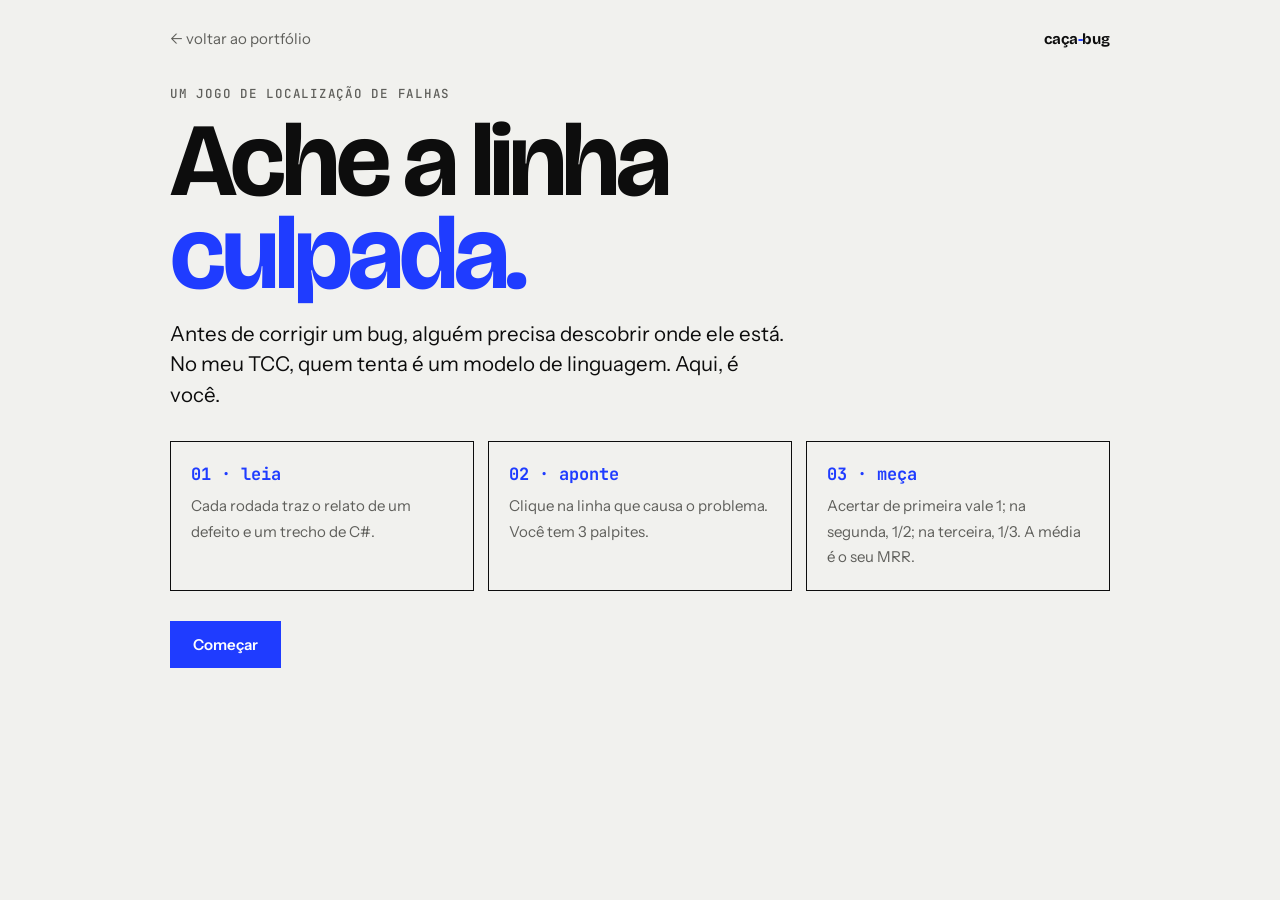
==== commit 4c6158a3: "Novo visual editorial: tipografia grande, uma cor, sem o formato de documento" ====
--- a/caca-bug/index.html
+++ b/caca-bug/index.html
@@ -1,5 +1,5 @@
 <!doctype html>
-<html lang="pt-BR" data-theme="dark">
+<html lang="pt-BR">
 <head>
 <meta charset="utf-8">
 <meta name="viewport" content="width=device-width, initial-scale=1">
@@ -8,7 +8,7 @@
 <link rel="icon" href="data:image/svg+xml,%3Csvg xmlns='http://www.w3.org/2000/svg' viewBox='0 0 64 64'%3E%3Ctext y='50' font-size='52'%3E%F0%9F%90%9E%3C/text%3E%3C/svg%3E">
 <link rel="preconnect" href="https://fonts.googleapis.com">
 <link rel="preconnect" href="https://fonts.gstatic.com" crossorigin>
-<link href="https://fonts.googleapis.com/css2?family=IBM+Plex+Mono:wght@400;500;600;700&family=IBM+Plex+Sans+Condensed:wght@400;500;600;700&display=swap" rel="stylesheet">
+<link href="https://fonts.googleapis.com/css2?family=Bricolage+Grotesque:opsz,wght@12..96,400..800&family=Instrument+Sans:wght@400;500;600&family=JetBrains+Mono:wght@400;500;600&display=swap" rel="stylesheet">
 <link rel="stylesheet" href="../styles.css">
 <style>
   .wrap { position: relative; z-index: 1; width: min(940px, calc(100% - 32px)); margin: 0 auto; padding: 28px 0 60px; }
@@ -58,9 +58,10 @@
   .issue, .code, .feedback, .rule, .rounds span, .progress, .progress i { border-radius: 0; }
   .progress i { background: var(--ink); }
   .issue { border-left-width: 6px; }
-  .intro h1, .result h1 { text-transform: uppercase; }
-  .wrap { background: var(--paper); padding: 28px 34px 50px; margin-top: 22px; box-shadow: 0 14px 30px -18px rgba(0,0,0,.55); width: min(940px, calc(100% - 24px)); }
-  @media (max-width: 700px) { .wrap { padding: 20px 14px 36px; } .rules, .scores { grid-template-columns: 1fr; } .code { font-size: 12.5px; } }
+  .pill { border-radius: 0; }
+  .issue h2, .feedback h3 { font-family: var(--sans); line-height: 1.2; }
+  .stat { padding-bottom: 6px; }
+  @media (max-width: 700px) { .rules, .scores { grid-template-columns: 1fr; } .code { font-size: 12.5px; } }
 </style>
 </head>
 <body>
--- a/styles.css
+++ b/styles.css
@@ -1,250 +1,221 @@
 /* =========================================================
-   Papel, tinta e carimbo. Sem gradiente, sem brilho, sem card.
+   Editorial: tipografia grande, fios finos, uma cor só.
    ========================================================= */
 :root {
-  --desk: #cdd0d2;
-  --paper: #fdfdfb;
-  --ink: #141414;
-  --faint: #6b6b6b;
-  --pen: #1b3fc4;      /* caneta azul */
-  --stamp: #c4112b;    /* carimbo vermelho */
-  --ok: #17713a;
-  --sans: "IBM Plex Sans Condensed", "Arial Narrow", Arial, sans-serif;
-  --mono: "IBM Plex Mono", "Courier New", monospace;
-  --hand: "Caveat", "Segoe Script", cursive;
+  --bg: #f1f1ee;
+  --ink: #0d0d0d;
+  --soft: #5f5f5b;
+  --rule: #0d0d0d;
+  --hair: #c9c9c4;
+  --blue: #1f3cff;
+  --on-blue: #ffffff;
+  --display: "Bricolage Grotesque", "Arial Narrow", Arial, sans-serif;
+  --sans: "Instrument Sans", system-ui, -apple-system, "Segoe UI", sans-serif;
+  --mono: "JetBrains Mono", ui-monospace, Consolas, monospace;
+  --pad: clamp(18px, 3.4vw, 52px);
 
   /* nomes usados pelo Caça-Bug */
-  --bg: var(--desk); --bg-2: #eeeeea; --card: var(--paper); --line: var(--ink);
-  --text: var(--ink); --muted: var(--faint); --a1: var(--pen); --a2: var(--pen); --a3: var(--stamp);
-  --danger: var(--stamp); --radius: 0; --font: var(--sans);
+  --paper: var(--bg); --bg-2: #e6e6e2; --card: var(--bg); --line: var(--ink);
+  --text: var(--ink); --muted: var(--soft); --a1: var(--blue); --a2: var(--blue); --a3: var(--blue);
+  --danger: #d92b2b; --radius: 0; --font: var(--sans);
+}
+:root[data-theme="dark"] {
+  --bg: #0c0c0c; --ink: #f1f1ee; --soft: #9b9b96; --rule: #f1f1ee; --hair: #2e2e2c;
+  --blue: #5670ff; --bg-2: #181818; --danger: #ff6464;
 }
 
 * { box-sizing: border-box; }
 [hidden] { display: none !important; }
-html { scroll-behavior: smooth; scroll-padding-top: 70px; }
-body {
-  margin: 0; background: var(--desk); color: var(--ink);
-  font-family: var(--sans); font-size: 16px; line-height: 1.45;
-  -webkit-font-smoothing: antialiased;
-}
-a { color: inherit; }
+html { scroll-behavior: smooth; scroll-padding-top: 72px; }
+body { margin: 0; background: var(--bg); color: var(--ink); font-family: var(--sans); font-size: 17px; line-height: 1.5; -webkit-font-smoothing: antialiased; overflow-x: hidden; }
+a { color: inherit; text-decoration: none; }
 img { display: block; max-width: 100%; }
 button { font: inherit; color: inherit; }
-:focus-visible { outline: 2px solid var(--pen); outline-offset: 2px; }
+::selection { background: var(--blue); color: var(--on-blue); }
+:focus-visible { outline: 2px solid var(--blue); outline-offset: 3px; }
 
 /* ---------- peças compartilhadas (site + jogo) ---------- */
-h1 { font-family: var(--sans); font-weight: 700; letter-spacing: -.02em; line-height: .95; text-transform: uppercase; margin: 0 0 20px; }
-.grad { color: var(--stamp); }
-.kicker { font: 500 12.5px var(--mono); text-transform: uppercase; letter-spacing: .08em; color: var(--faint); margin: 0 0 10px; }
-.lead { font-size: 18px; max-width: 640px; margin: 0 0 22px; }
-.cta { display: flex; flex-wrap: wrap; gap: 10px; align-items: center; }
+h1, h2, h3 { font-family: var(--display); font-weight: 700; letter-spacing: -.04em; line-height: .9; margin: 0; }
+.grad { color: var(--blue); }
+.kicker, .label { font: 500 12.5px var(--mono); text-transform: uppercase; letter-spacing: .06em; color: var(--soft); margin: 0 0 12px; }
+.lead { font-size: clamp(18px, 1.6vw, 21px); max-width: 620px; margin: 0 0 26px; }
+.cta { display: flex; flex-wrap: wrap; gap: 12px; align-items: center; }
 .cta.center { justify-content: center; }
 .btn {
-  display: inline-flex; align-items: center; gap: 8px; padding: 9px 16px; cursor: pointer; text-decoration: none;
-  font: 600 13.5px var(--mono); text-transform: uppercase; letter-spacing: .04em;
-  background: var(--paper); color: var(--ink); border: 1.5px solid var(--ink); box-shadow: 3px 3px 0 var(--ink);
-  transition: transform .08s, box-shadow .08s;
-}
-.btn:hover { transform: translate(-1px, -1px); box-shadow: 4px 4px 0 var(--ink); }
-.btn:active { transform: translate(3px, 3px); box-shadow: 0 0 0 var(--ink); }
-.btn.primary { background: var(--ink); color: var(--paper); box-shadow: 3px 3px 0 var(--stamp); }
-.btn.primary:hover { box-shadow: 4px 4px 0 var(--stamp); }
-.pill { font: 500 12.5px var(--mono); padding: 5px 10px; border: 1px solid var(--ink); background: var(--paper); }
-.stat { border: 1px solid var(--ink); background: var(--paper); padding: 12px 14px; text-align: left; }
-.stat b { display: block; font: 600 34px/1 var(--mono); }
-.stat span { font-size: 12px; text-transform: uppercase; letter-spacing: .05em; color: var(--faint); }
-.brand { font: 700 14px var(--mono); text-transform: uppercase; }
-.brand-dot { color: var(--stamp); }
+  display: inline-flex; align-items: center; gap: 10px; padding: 13px 22px; cursor: pointer;
+  font: 600 15px var(--sans); background: transparent; color: var(--ink); border: 1.5px solid var(--ink);
+  transition: background .18s, color .18s;
+}
+.btn:hover { background: var(--ink); color: var(--bg); }
+.btn.primary { background: var(--blue); border-color: var(--blue); color: var(--on-blue); }
+.btn.primary:hover { background: var(--ink); border-color: var(--ink); color: var(--bg); }
+.pill { font: 500 12.5px var(--mono); padding: 6px 11px; border: 1px solid var(--ink); }
+.stat { border-top: 1.5px solid var(--ink); padding: 12px 0 0; text-align: left; }
+.stat b { display: block; font: 700 clamp(40px, 5vw, 68px)/1 var(--display); letter-spacing: -.04em; font-variant-numeric: tabular-nums; }
+.stat span { font-size: 14px; color: var(--soft); }
+.brand { font: 700 15px var(--display); letter-spacing: -.01em; }
+.brand-dot { color: var(--blue); }
 .glow { display: none; }
 
-/* ---------- barra do controle de qualidade ---------- */
-.qa {
-  position: sticky; top: 0; z-index: 20; display: flex; align-items: center; gap: 14px; flex-wrap: wrap;
-  padding: 9px 18px; background: var(--ink); color: var(--paper); font: 500 13px var(--mono);
-}
-.qa-msg { flex: 1; min-width: 220px; }
-.qa-msg b { color: #ffd84a; font-weight: 600; }
-.qa-count { font-weight: 600; padding: 3px 9px; border: 1px solid var(--paper); }
-.qa button, .qa a {
-  background: none; border: 1px solid #777; color: var(--paper); padding: 4px 10px; cursor: pointer; text-decoration: none;
-  font: 500 12.5px var(--mono); text-transform: uppercase; letter-spacing: .04em;
-}
-.qa button:hover, .qa a:hover { border-color: var(--paper); background: #2b2b2b; }
-.qa.done { background: var(--ok); }
-.qa.done .qa-msg b { color: #fff; }
-
-/* ---------- a folha (formulário contínuo) ---------- */
-.sheet {
-  position: relative; width: min(1060px, calc(100% - 24px)); margin: 26px auto 14px; padding: 30px 62px 40px;
-  background: var(--paper); box-shadow: 0 1px 0 #b9bcbe, 0 14px 30px -18px rgba(0, 0, 0, .55);
-}
-.sheet.feeding { animation: feed 1.5s steps(26) both; }
-@keyframes feed {
-  0% { clip-path: inset(0 0 100% 0); }
-  99% { clip-path: inset(0 0 calc(100% - 1100px) 0); }
-  100% { clip-path: inset(0 0 0 0); }
-}
-.sheet::before, .sheet::after { /* remalina com furos */
-  content: ""; position: absolute; top: 0; bottom: 0; width: 34px;
-  background: radial-gradient(circle at 17px 17px, var(--desk) 5.5px, transparent 6.2px) 0 0 / 34px 34px repeat-y;
-}
-.sheet::before { left: 0; border-right: 1px dashed #c2c2bd; }
-.sheet::after { right: 0; border-left: 1px dashed #c2c2bd; }
-
-/* canhoto */
-.cut { display: flex; align-items: center; gap: 8px; margin: 10px 0 14px; color: var(--faint); font: 12px var(--mono); }
-.cut::before, .cut::after { content: ""; flex: 1; border-top: 1.5px dashed var(--ink); }
-
-/* grade de campos */
-.st { font: 700 11.5px var(--sans); text-transform: uppercase; letter-spacing: .06em; margin: 12px 0 3px; }
-.g { display: grid; border-top: 1px solid var(--ink); border-left: 1px solid var(--ink); }
-.b { border-right: 1px solid var(--ink); border-bottom: 1px solid var(--ink); padding: 4px 7px 6px; min-width: 0; }
-.l { display: block; font: 600 9.5px var(--sans); text-transform: uppercase; letter-spacing: .05em; color: #333; margin-bottom: 2px; }
-.v { font: 500 14.5px/1.35 var(--mono); overflow-wrap: anywhere; }
-.v.big { font-size: 17px; font-weight: 600; }
-.v.r { text-align: right; }
-.v a { text-decoration: underline; text-underline-offset: 3px; }
-.v a:hover { color: var(--pen); }
-.txt { font: 400 15.5px/1.5 var(--sans); }
-.txt p { margin: 0 0 9px; }
-.txt p:last-child { margin: 0; }
-
-.c2 { grid-template-columns: 1fr 1fr; } .c3 { grid-template-columns: repeat(3, 1fr); }
-.c4 { grid-template-columns: repeat(4, 1fr); } .c5 { grid-template-columns: repeat(5, 1fr); }
-.span2 { grid-column: span 2; } .span3 { grid-column: span 3; } .full { grid-column: 1 / -1; }
-
-/* canhoto: assinatura */
-.stub { grid-template-columns: 1fr 190px; }
-.stub-in { display: grid; grid-template-columns: 170px 1fr; }
-.sign { width: 100%; border: 0; background: none; outline: 0; font: 600 25px/1 var(--hand); color: var(--pen); padding: 0; height: 28px; }
-.sign::placeholder { color: #b9c3ea; }
-.stub-no { display: grid; place-content: center; text-align: center; }
-.stub-no b { font: 700 19px var(--sans); }
-.stub-no span { font: 600 14px var(--mono); }
-
-/* cabeçalho do emitente */
-.head { grid-template-columns: 1.5fr .8fr 1.15fr; }
-.emit { display: grid; grid-template-columns: 104px 1fr; gap: 14px; align-items: center; padding: 12px; }
-.emit img { width: 104px; height: 128px; object-fit: cover; border: 1px solid var(--ink); filter: grayscale(1) contrast(1.25); }
-.emit h1 { font-size: clamp(28px, 3vw, 38px); margin: 0 0 6px; white-space: nowrap; }
-.emit p { margin: 0; font: 500 13.5px/1.45 var(--mono); }
-.doc { text-align: center; display: grid; align-content: center; gap: 3px; padding: 10px; }
-.doc b { font: 700 27px/1 var(--sans); letter-spacing: .02em; }
-.doc small { font: 600 11px/1.25 var(--sans); text-transform: uppercase; }
-.doc .es { display: flex; justify-content: center; align-items: center; gap: 10px; font: 500 11.5px/1.3 var(--mono); text-align: left; margin: 5px 0; }
-.doc .es i { font: 700 19px var(--mono); font-style: normal; border: 1px solid var(--ink); padding: 0 8px; }
-.doc .no { font: 600 14px/1.4 var(--mono); }
-.key { display: grid; align-content: center; gap: 6px; padding: 10px 12px; }
-.bars { display: flex; height: 52px; align-items: stretch; overflow: hidden; }
-.bars i { background: var(--ink); flex: none; }
-.key .v { font-size: 12.5px; text-align: center; letter-spacing: .02em; }
-.key small { font: 500 11px/1.3 var(--sans); text-align: center; }
-
-/* defeitos plantados */
-.bug { all: unset; cursor: pointer; position: relative; font: inherit; }
-.bug:focus-visible { outline: 2px solid var(--pen); outline-offset: 2px; }
-.bug .good { display: none; }
-.bug:not(.found):hover { background: #fff3a8; box-shadow: 0 0 0 2px #fff3a8; }
-.bug.found { cursor: default; }
-.bug.found .bad { text-decoration: line-through; text-decoration-color: var(--stamp); text-decoration-thickness: 2px; color: var(--faint); margin-right: 6px; }
-.bug.found .good { display: inline; }
-.bug.found::before {
-  content: ""; position: absolute; inset: -5px -9px; border: 2px solid var(--stamp); border-radius: 50%;
-  transform: rotate(-3deg); pointer-events: none; animation: circle .35s ease-out both;
-}
-@keyframes circle { from { clip-path: inset(0 100% 0 0); } to { clip-path: inset(0 0 0 0); } }
-.pen { display: none; font: 600 19px/1 var(--hand); color: var(--pen); text-transform: none; letter-spacing: 0; margin-left: 12px; white-space: nowrap; transform: rotate(-2deg); }
-.bug.found + .pen { display: inline-block; }
-.flash { animation: flash 1.1s ease-in-out 2; }
-@keyframes flash { 50% { background: #fff3a8; } }
-
-/* trajetória (duplicatas) */
-.dup .v { font-size: 13px; }
-.dup h3 { margin: 3px 0 4px; font: 700 19px/1.1 var(--sans); text-transform: uppercase; }
-.dup p { margin: 0; font: 400 14.5px/1.45 var(--sans); }
-
-/* tabela de projetos */
-.tbl { width: 100%; border-collapse: collapse; font: 500 13.5px/1.35 var(--mono); }
-.tbl th { font: 600 9.5px var(--sans); text-transform: uppercase; letter-spacing: .05em; text-align: left; padding: 5px 7px; border: 1px solid var(--ink); vertical-align: bottom; }
-.tbl td { padding: 7px; border-left: 1px solid var(--ink); border-right: 1px solid var(--ink); vertical-align: top; }
-.tbl tbody tr:last-child td { border-bottom: 1px solid var(--ink); }
-.tbl tr.item { cursor: pointer; border-top: 1px dotted #9a9a96; }
-.tbl tr.item:hover td { background: #f1f1ec; }
-.tbl tr.item td:nth-child(2) { font-weight: 600; font-size: 14.5px; }
-.tbl .tog { all: unset; cursor: pointer; display: block; width: 100%; }
-.tbl .pm { text-align: center; font-weight: 700; width: 34px; }
-.tbl tr.det td { padding: 2px 7px 12px; font: 400 15px/1.5 var(--sans); }
-.tbl tr.det .tech { font: 500 12px var(--mono); color: var(--faint); margin: 5px 0 7px; }
-.tbl tr.det a { font: 600 12.5px var(--mono); text-transform: uppercase; margin-right: 16px; }
-.tbl tr.det a:hover { color: var(--pen); }
-.novo { font: 700 10px var(--sans); letter-spacing: .08em; color: var(--stamp); border: 1.5px solid var(--stamp); padding: 0 5px; margin-left: 8px; display: inline-block; transform: rotate(-4deg); vertical-align: 2px; }
-.num { text-align: right; }
-
-/* MRR */
-.mrr-row { display: flex; align-items: center; gap: 6px; margin-bottom: 5px; }
-.mrr-row > span { font: 500 12px var(--mono); width: 56px; flex: none; }
-.mrr-row button { flex: 1; height: 28px; border: 1px solid var(--ink); background: var(--paper); cursor: pointer; font: 600 12.5px var(--mono); padding: 0; }
-.mrr-row button:hover { background: #f1f1ec; }
-.mrr-row button[aria-pressed="true"] { background: var(--ink); color: var(--paper); }
-
-/* controle de qualidade + carimbo */
-.log { list-style: none; margin: 0; padding: 0; font: 500 12.5px/1.6 var(--mono); }
-.log li::before { content: "[ ] "; }
-.log li.ok::before { content: "[x] "; color: var(--ok); }
-.log li:not(.ok) { color: var(--faint); }
-.stampbox { position: relative; min-height: 232px; }
-.stamp {
-  position: absolute; right: 12px; bottom: 14px; padding: 8px 16px; text-align: center; transform: rotate(-9deg);
-  border: 4px double var(--stamp); color: var(--stamp); font: 700 30px/1 var(--sans); text-transform: uppercase; letter-spacing: .06em;
-  mix-blend-mode: multiply; opacity: .88; animation: slam .45s cubic-bezier(.2, 1.6, .4, 1) both;
-}
-.stamp small { display: block; font: 600 11px/1.4 var(--mono); letter-spacing: .02em; margin-top: 4px; }
-@keyframes slam { from { transform: rotate(-9deg) scale(3); opacity: 0; } to { transform: rotate(-9deg) scale(1); opacity: .88; } }
-.linkbtn { all: unset; cursor: pointer; text-decoration: underline; text-underline-offset: 3px; font: 500 12px var(--mono); }
-.linkbtn:hover { color: var(--pen); }
-
-.foot { width: min(1060px, calc(100% - 24px)); margin: 0 auto; padding: 4px 0 40px; display: flex; justify-content: space-between; gap: 10px; flex-wrap: wrap; font: 500 12px var(--mono); color: #444; }
-.toast { position: fixed; bottom: 20px; left: 50%; transform: translate(-50%, 80px); background: var(--ink); color: var(--paper); padding: 9px 16px; font: 500 13px var(--mono); transition: transform .25s; z-index: 30; }
+/* ---------- navegação ---------- */
+.nav { position: sticky; top: 0; z-index: 30; display: flex; align-items: center; justify-content: space-between; gap: 20px; padding: 14px var(--pad); background: var(--bg); border-bottom: 1px solid var(--hair); }
+.nav-name { font: 700 17px var(--display); letter-spacing: -.02em; }
+.nav-links { display: flex; gap: clamp(14px, 2.4vw, 34px); font-size: 15px; font-weight: 500; }
+.nav-links a { position: relative; padding: 2px 0; }
+.nav-links a::after { content: ""; position: absolute; left: 0; right: 0; bottom: -2px; height: 2px; background: var(--blue); transform: scaleX(0); transform-origin: left; transition: transform .22s; }
+.nav-links a:hover::after, .nav-links a.active::after { transform: scaleX(1); }
+.nav-meta { display: flex; align-items: center; gap: 16px; font: 500 12.5px var(--mono); color: var(--soft); }
+.theme { background: none; border: 1px solid var(--ink); width: 30px; height: 30px; cursor: pointer; display: grid; place-items: center; padding: 0; }
+.theme i { width: 12px; height: 12px; border-radius: 50%; background: var(--ink); display: block; }
+.theme:hover { background: var(--ink); } .theme:hover i { background: var(--bg); }
+
+/* ---------- hero ---------- */
+.wrap-x { padding-inline: var(--pad); }
+.hero { padding-top: clamp(26px, 5vw, 64px); padding-bottom: clamp(36px, 5vw, 70px); }
+.hero-top { display: flex; justify-content: space-between; gap: 16px; flex-wrap: wrap; margin-bottom: clamp(18px, 3vw, 40px); }
+.hero-top .label { margin: 0; }
+.avail { display: inline-flex; align-items: center; gap: 8px; }
+.avail::before { content: ""; width: 8px; height: 8px; background: var(--blue); border-radius: 50%; }
+.hero h1 { font-size: clamp(60px, 15.4vw, 250px); font-weight: 800; letter-spacing: -.055em; line-height: .82; text-transform: none; }
+.hero h1 > span { display: block; }
+.hero h1 .l2 { display: flex; align-items: center; gap: .16em; }
+.ph { flex: none; width: .92em; height: .74em; overflow: hidden; background: var(--blue); margin-top: .06em; }
+.ph img { width: 100%; height: 100%; object-fit: cover; object-position: 50% 28%; mix-blend-mode: luminosity; transition: mix-blend-mode .2s; }
+.ph:hover img { mix-blend-mode: normal; }
+.hero-grid { display: grid; grid-template-columns: 1.5fr 1fr 1fr; gap: clamp(20px, 3vw, 48px); margin-top: clamp(28px, 4vw, 56px); padding-top: 22px; border-top: 1.5px solid var(--rule); }
+.hero-grid p { margin: 0; }
+.hero-grid .big { font: 500 clamp(21px, 2.3vw, 31px)/1.22 var(--display); letter-spacing: -.02em; }
+.hero-grid .big em { font-style: normal; color: var(--blue); }
+.links { list-style: none; margin: 0; padding: 0; }
+.links li { border-bottom: 1px solid var(--hair); }
+.links a { display: flex; justify-content: space-between; padding: 10px 0; font-weight: 600; transition: padding .2s, color .2s; }
+.links a:hover { padding-left: 10px; color: var(--blue); }
+
+/* ---------- faixa rolante ---------- */
+.marquee { overflow: hidden; border-block: 1.5px solid var(--rule); padding: 14px 0; white-space: nowrap; }
+.marquee-in { display: inline-flex; animation: slide 38s linear infinite; }
+.marquee:hover .marquee-in { animation-play-state: paused; }
+.marquee span { font: 700 clamp(24px, 3.4vw, 46px)/1 var(--display); letter-spacing: -.03em; padding: 0 .45em; }
+.marquee span::after { content: "✳"; color: var(--blue); margin-left: .9em; font-size: .7em; vertical-align: .12em; }
+@keyframes slide { to { transform: translateX(-50%); } }
+
+/* ---------- seções ---------- */
+.sec { display: grid; grid-template-columns: minmax(150px, 1fr) 4fr; gap: clamp(18px, 3vw, 48px); padding-block: clamp(56px, 8vw, 120px); border-bottom: 1px solid var(--hair); }
+.sec-h { position: sticky; top: 84px; align-self: start; }
+.sec-h .n { font: 500 12.5px var(--mono); color: var(--blue); display: block; margin-bottom: 6px; }
+.sec-h h2 { font-size: clamp(22px, 2.2vw, 30px); letter-spacing: -.03em; line-height: 1; }
+
+.state { font: 500 clamp(26px, 3.5vw, 50px)/1.1 var(--display); letter-spacing: -.035em; margin: 0 0 clamp(28px, 4vw, 54px); max-width: 21em; }
+.state em { font-style: normal; color: var(--blue); }
+.cols { display: grid; grid-template-columns: 1fr 1fr; gap: clamp(18px, 3vw, 44px); color: var(--soft); }
+.cols p { margin: 0; }
+.stats { display: grid; grid-template-columns: repeat(3, 1fr); gap: clamp(16px, 3vw, 44px); margin-top: clamp(34px, 5vw, 64px); }
+
+/* trajetória */
+.path { list-style: none; margin: 0; padding: 0; border-top: 1.5px solid var(--rule); }
+.path li { display: grid; grid-template-columns: 110px 1.1fr 1.4fr; gap: clamp(14px, 2.5vw, 40px); padding: clamp(20px, 2.6vw, 34px) 0; border-bottom: 1px solid var(--hair); align-items: start; }
+.path .when { font: 500 12.5px var(--mono); text-transform: uppercase; color: var(--soft); padding-top: 6px; }
+.path h3 { font-size: clamp(24px, 2.7vw, 38px); line-height: .98; }
+.path h3 small { display: block; font: 500 15px var(--sans); letter-spacing: 0; color: var(--blue); margin-top: 8px; }
+.path p { margin: 0; color: var(--soft); }
+
+/* projetos */
+.filters { display: flex; flex-wrap: wrap; gap: 6px 22px; margin-bottom: 18px; }
+.filter { background: none; border: 0; padding: 2px 0; cursor: pointer; font: 500 15px var(--sans); color: var(--soft); border-bottom: 2px solid transparent; }
+.filter:hover { color: var(--ink); }
+.filter[aria-pressed="true"] { color: var(--ink); border-bottom-color: var(--blue); }
+.plist { list-style: none; margin: 0; padding: 0; border-top: 1.5px solid var(--rule); }
+.plist li { border-bottom: 1px solid var(--hair); }
+.prow { all: unset; box-sizing: border-box; cursor: pointer; display: grid; grid-template-columns: 44px 1fr auto 26px; gap: clamp(10px, 2vw, 26px); align-items: baseline; width: 100%; padding: clamp(14px, 1.8vw, 24px) 0; transition: padding .22s, background .22s, color .22s; }
+.prow:focus-visible { outline: 2px solid var(--blue); outline-offset: -2px; }
+.prow .i { font: 500 12.5px var(--mono); color: var(--soft); }
+.prow .t { font: 700 clamp(26px, 4.2vw, 62px)/.95 var(--display); letter-spacing: -.045em; }
+.prow .m { font: 500 12.5px var(--mono); text-transform: uppercase; color: var(--soft); text-align: right; white-space: nowrap; }
+.prow .x { font: 400 26px/1 var(--display); text-align: right; transition: transform .22s; }
+.new { font: 600 11px var(--mono); letter-spacing: .04em; text-transform: uppercase; background: var(--blue); color: var(--on-blue); padding: 3px 7px; margin-left: 12px; vertical-align: .55em; }
+@media (hover: hover) {
+  .prow:hover { background: var(--blue); color: var(--on-blue); padding-inline: 16px; }
+  .prow:hover .i, .prow:hover .m { color: var(--on-blue); }
+  .prow:hover .new { background: var(--on-blue); color: var(--blue); }
+}
+.plist li.open .x { transform: rotate(45deg); }
+.pdet { display: grid; grid-template-columns: 44px 1.5fr 1fr; gap: clamp(10px, 2vw, 26px); padding: 4px 0 28px; }
+.pdet p { margin: 0; grid-column: 2; font-size: 18px; max-width: 34em; }
+.pdet .side { font: 500 13px/1.7 var(--mono); color: var(--soft); }
+.pdet .side a { display: block; color: var(--ink); font: 600 15px var(--sans); margin-top: 10px; }
+.pdet .side a:hover { color: var(--blue); }
+.peek { position: fixed; z-index: 40; left: 0; top: 0; width: 300px; padding: 16px 18px; background: var(--ink); color: var(--bg); font-size: 14.5px; line-height: 1.45; pointer-events: none; opacity: 0; transition: opacity .15s; }
+.peek.on { opacity: 1; }
+.peek small { display: block; font: 500 11.5px var(--mono); opacity: .65; margin-top: 10px; }
+
+/* pesquisa */
+.research { background: var(--blue); color: var(--on-blue); padding-block: clamp(56px, 8vw, 120px); }
+.research .label { color: var(--on-blue); opacity: .8; }
+.research h2 { font-size: clamp(34px, 5.6vw, 88px); max-width: 15em; margin-bottom: clamp(30px, 4vw, 60px); }
+.r-grid { display: grid; grid-template-columns: 1.15fr 1fr; gap: clamp(26px, 5vw, 90px); align-items: start; }
+.r-grid p { margin: 0 0 16px; font-size: 18px; max-width: 34em; }
+.r-grid ul { margin: 22px 0 28px; padding: 0; list-style: none; border-top: 1px solid rgba(255, 255, 255, .45); }
+.r-grid li { padding: 10px 0; border-bottom: 1px solid rgba(255, 255, 255, .45); font-weight: 500; }
+.research .btn { border-color: var(--on-blue); color: var(--on-blue); }
+.research .btn:hover, .research .btn.primary { background: var(--on-blue); color: var(--blue); border-color: var(--on-blue); }
+.research .btn.primary:hover { background: #0d0d0d; border-color: #0d0d0d; color: #fff; }
+.sim { border: 1.5px solid var(--on-blue); padding: clamp(18px, 2.4vw, 30px); }
+.sim h3 { font-size: 24px; letter-spacing: -.02em; line-height: 1.05; margin-bottom: 6px; }
+.sim > p { font-size: 14.5px; opacity: .85; margin: 0 0 16px; }
+.mrr-row { display: flex; align-items: center; gap: 6px; margin-bottom: 6px; }
+.mrr-row > span { font: 500 12px var(--mono); width: 54px; flex: none; }
+.mrr-row button { flex: 1; height: 34px; border: 1px solid rgba(255, 255, 255, .6); background: transparent; color: var(--on-blue); cursor: pointer; font: 600 13px var(--mono); padding: 0; transition: background .12s; }
+.mrr-row button:hover { background: rgba(255, 255, 255, .18); }
+.mrr-row button[aria-pressed="true"] { background: var(--on-blue); color: var(--blue); border-color: var(--on-blue); }
+.mrr-out { display: flex; align-items: baseline; gap: 14px; margin-top: 16px; font: 500 14px var(--mono); }
+.mrr-out b { font: 800 clamp(52px, 6vw, 86px)/1 var(--display); letter-spacing: -.05em; font-variant-numeric: tabular-nums; }
+.sim .note { font: 500 12.5px var(--mono); opacity: .8; margin: 6px 0 0; }
+
+/* github */
+.langbar { display: flex; height: 14px; margin: 0 0 10px; }
+.langbar i { background: var(--blue); height: 100%; border-right: 2px solid var(--bg); }
+.legend { display: flex; flex-wrap: wrap; gap: 4px 22px; font: 500 12.5px var(--mono); color: var(--soft); margin-bottom: 26px; }
+.repos { list-style: none; margin: 0; padding: 0; border-top: 1.5px solid var(--rule); }
+.repos li { border-bottom: 1px solid var(--hair); }
+.repos a { display: grid; grid-template-columns: 1fr auto auto; gap: 20px; padding: 12px 0; font-weight: 600; transition: padding .2s, color .2s; }
+.repos a:hover { padding-left: 10px; color: var(--blue); }
+.repos small { font: 500 12.5px var(--mono); color: var(--soft); white-space: nowrap; align-self: center; }
+
+/* contato */
+.contact { padding-block: clamp(70px, 10vw, 150px) clamp(30px, 4vw, 50px); }
+.contact h2 { font-size: clamp(54px, 13vw, 210px); font-weight: 800; letter-spacing: -.055em; line-height: .84; margin-bottom: clamp(28px, 4vw, 56px); }
+.mail { font: 600 clamp(19px, 2.8vw, 40px)/1.1 var(--display); letter-spacing: -.03em; border-bottom: 3px solid var(--blue); overflow-wrap: anywhere; transition: color .2s; }
+.mail:hover { color: var(--blue); }
+.contact .cta { margin-top: 30px; }
+.foot { display: flex; justify-content: space-between; flex-wrap: wrap; gap: 8px; padding: 18px var(--pad) 26px; border-top: 1px solid var(--hair); font: 500 12.5px var(--mono); color: var(--soft); }
+.toast { position: fixed; bottom: 22px; left: 50%; transform: translate(-50%, 80px); background: var(--ink); color: var(--bg); padding: 11px 18px; font-size: 14.5px; font-weight: 500; transition: transform .25s; z-index: 50; }
 .toast.show { transform: translate(-50%, 0); }
 
 /* ---------- telas menores ---------- */
-@media (max-width: 860px) {
-  .sheet { padding: 20px 14px 30px; margin-top: 12px; }
-  .sheet::before, .sheet::after { display: none; }
-  .head { grid-template-columns: 1fr 1fr; }
-  .head .emit { grid-column: 1 / -1; }
-  .c4, .c5 { grid-template-columns: 1fr 1fr; }
-  .c3 { grid-template-columns: 1fr; }
-  .span3 { grid-column: 1 / -1; }
-  .hide-m { display: none; }
-  .stampbox { min-height: 250px; }
-}
-@media (max-width: 560px) {
-  .head, .c2, .stub { grid-template-columns: 1fr; }
-  .span2 { grid-column: auto; }
-  .c4 .span2, .c5 .span2 { grid-column: 1 / -1; }
-  .stub-in { grid-template-columns: 1fr; }
-  .emit { grid-template-columns: 84px 1fr; }
-  .emit img { width: 84px; height: 104px; }
-  .qa { font-size: 12px; padding: 8px 12px; }
-  .tbl { font-size: 12.5px; }
-}
-
+@media (max-width: 900px) {
+  .nav-links { display: none; }
+  .hero-grid { grid-template-columns: 1fr 1fr; }
+  .hero-grid > :first-child { grid-column: 1 / -1; }
+  .sec { grid-template-columns: 1fr; }
+  .sec-h { position: static; display: flex; align-items: baseline; gap: 12px; }
+  .r-grid { grid-template-columns: 1fr; }
+  .path li { grid-template-columns: 1fr; gap: 8px; }
+  .path .when { padding: 0; }
+  .peek { display: none; }
+}
+@media (max-width: 600px) {
+  body { font-size: 16px; }
+  .hero-grid, .cols { grid-template-columns: 1fr; }
+  .stats { grid-template-columns: 1fr; gap: 22px; }
+  .nav-meta .clock { display: none; }
+  .prow { grid-template-columns: 28px 1fr 22px; }
+  .prow .m { display: none; }
+  .pdet { grid-template-columns: 1fr; padding-left: 0; }
+  .pdet p { grid-column: auto; font-size: 16.5px; }
+  .repos a { grid-template-columns: 1fr auto; }
+  .repos small:last-child { display: none; }
+}
 @media (prefers-reduced-motion: reduce) {
   * { animation: none !important; transition: none !important; }
   html { scroll-behavior: auto; }
 }
-
-/* ---------- impressão: vira currículo ---------- */
-@media print {
-  @page { margin: 10mm; }
-  body { background: #fff; font-size: 12px; }
-  .qa, .foot, .toast, .no-print, .pen { display: none !important; }
-  .sheet { width: 100%; margin: 0; padding: 0; box-shadow: none; animation: none; }
-  .sheet::before, .sheet::after { display: none; }
-  .bug .bad, .bug::before { display: none !important; }
-  .bug .good { display: inline !important; }
-  .tbl tr.det { display: table-row !important; }
-  .g, .tbl tr, .dup .b { break-inside: avoid; }
-  .v { font-size: 11.5px; } .txt, .dup p, .tbl tr.det td { font-size: 11.5px; }
-}
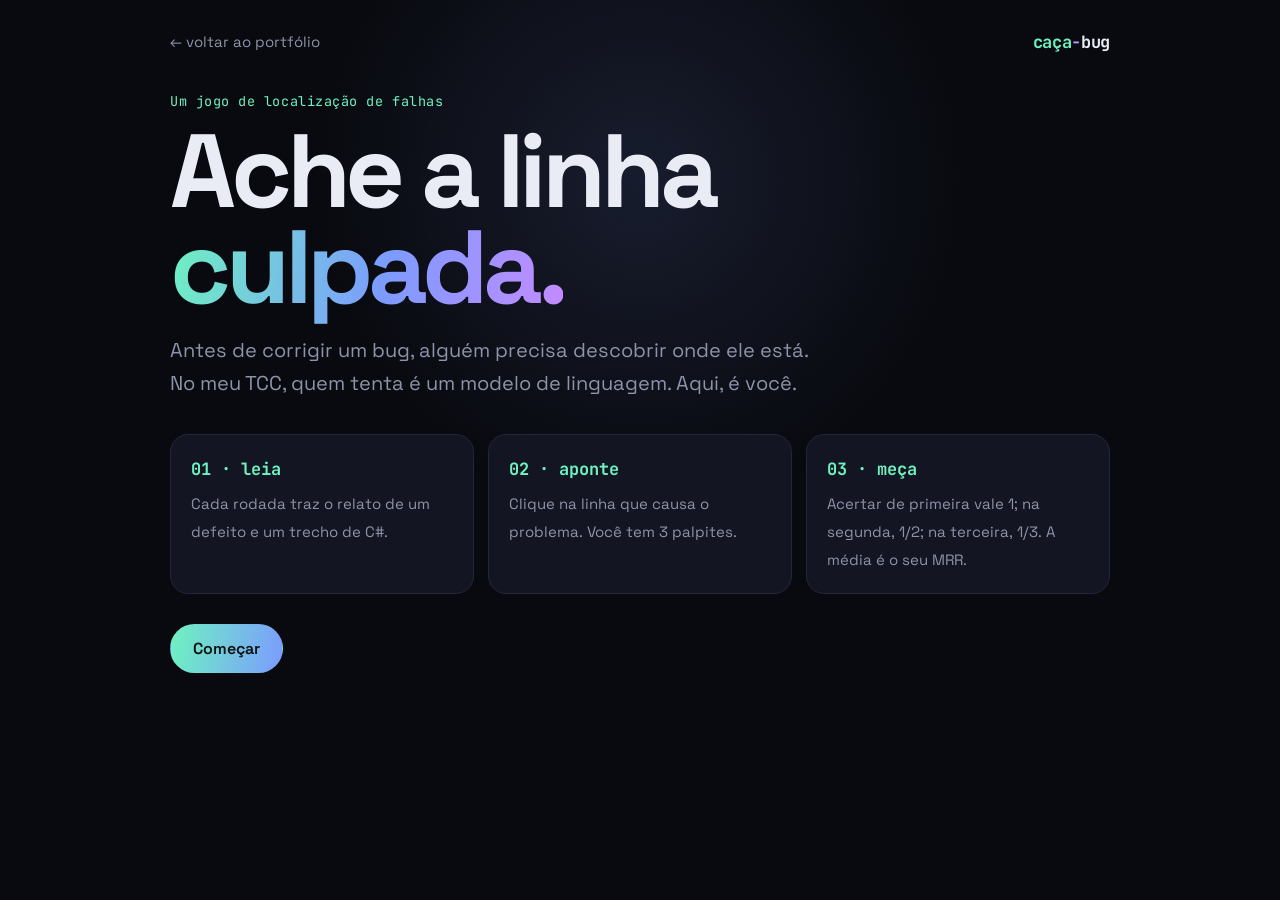
==== commit c1a80c1f: "Volta o portfólio para a primeira versão (tema escuro)" ====
--- a/caca-bug/index.html
+++ b/caca-bug/index.html
@@ -1,5 +1,5 @@
 <!doctype html>
-<html lang="pt-BR">
+<html lang="pt-BR" data-theme="dark">
 <head>
 <meta charset="utf-8">
 <meta name="viewport" content="width=device-width, initial-scale=1">
@@ -8,7 +8,7 @@
 <link rel="icon" href="data:image/svg+xml,%3Csvg xmlns='http://www.w3.org/2000/svg' viewBox='0 0 64 64'%3E%3Ctext y='50' font-size='52'%3E%F0%9F%90%9E%3C/text%3E%3C/svg%3E">
 <link rel="preconnect" href="https://fonts.googleapis.com">
 <link rel="preconnect" href="https://fonts.gstatic.com" crossorigin>
-<link href="https://fonts.googleapis.com/css2?family=Bricolage+Grotesque:opsz,wght@12..96,400..800&family=Instrument+Sans:wght@400;500;600&family=JetBrains+Mono:wght@400;500;600&display=swap" rel="stylesheet">
+<link href="https://fonts.googleapis.com/css2?family=Space+Grotesk:wght@400;500;600;700&family=JetBrains+Mono:wght@400;500;700&display=swap" rel="stylesheet">
 <link rel="stylesheet" href="../styles.css">
 <style>
   .wrap { position: relative; z-index: 1; width: min(940px, calc(100% - 32px)); margin: 0 auto; padding: 28px 0 60px; }
@@ -55,12 +55,6 @@
   .rounds span { font-family: var(--mono); font-size: 13px; padding: 6px 12px; border-radius: 10px; border: 1px solid var(--line); background: var(--card); }
   .rounds .ok { border-color: var(--a1); color: var(--a1); }
   .rounds .no { border-color: var(--danger); color: var(--danger); }
-  .issue, .code, .feedback, .rule, .rounds span, .progress, .progress i { border-radius: 0; }
-  .progress i { background: var(--ink); }
-  .issue { border-left-width: 6px; }
-  .pill { border-radius: 0; }
-  .issue h2, .feedback h3 { font-family: var(--sans); line-height: 1.2; }
-  .stat { padding-bottom: 6px; }
   @media (max-width: 700px) { .rules, .scores { grid-template-columns: 1fr; } .code { font-size: 12.5px; } }
 </style>
 </head>
--- a/styles.css
+++ b/styles.css
@@ -1,221 +1,290 @@
-/* =========================================================
-   Editorial: tipografia grande, fios finos, uma cor só.
-   ========================================================= */
 :root {
-  --bg: #f1f1ee;
-  --ink: #0d0d0d;
-  --soft: #5f5f5b;
-  --rule: #0d0d0d;
-  --hair: #c9c9c4;
-  --blue: #1f3cff;
-  --on-blue: #ffffff;
-  --display: "Bricolage Grotesque", "Arial Narrow", Arial, sans-serif;
-  --sans: "Instrument Sans", system-ui, -apple-system, "Segoe UI", sans-serif;
+  --bg: #090a0f;
+  --bg-2: #0f1119;
+  --card: #131622;
+  --line: #232738;
+  --text: #e9ecf5;
+  --muted: #8d93a8;
+  --a1: #6ef3c0;
+  --a2: #7c9bff;
+  --a3: #c58bff;
+  --danger: #ff6b81;
+  --radius: 18px;
+  --font: "Space Grotesk", system-ui, -apple-system, "Segoe UI", sans-serif;
   --mono: "JetBrains Mono", ui-monospace, Consolas, monospace;
-  --pad: clamp(18px, 3.4vw, 52px);
-
-  /* nomes usados pelo Caça-Bug */
-  --paper: var(--bg); --bg-2: #e6e6e2; --card: var(--bg); --line: var(--ink);
-  --text: var(--ink); --muted: var(--soft); --a1: var(--blue); --a2: var(--blue); --a3: var(--blue);
-  --danger: #d92b2b; --radius: 0; --font: var(--sans);
-}
-:root[data-theme="dark"] {
-  --bg: #0c0c0c; --ink: #f1f1ee; --soft: #9b9b96; --rule: #f1f1ee; --hair: #2e2e2c;
-  --blue: #5670ff; --bg-2: #181818; --danger: #ff6464;
+  --shadow: 0 20px 60px -25px rgba(0, 0, 0, .7);
+}
+:root[data-theme="light"] {
+  --bg: #f5f6fb;
+  --bg-2: #eceef6;
+  --card: #ffffff;
+  --line: #dcdfec;
+  --text: #12141d;
+  --muted: #5d6379;
+  --a1: #0aa877;
+  --a2: #3a5bdc;
+  --a3: #8a3fd6;
+  --danger: #d6334d;
+  --shadow: 0 20px 50px -28px rgba(30, 40, 90, .35);
 }
 
 * { box-sizing: border-box; }
 [hidden] { display: none !important; }
-html { scroll-behavior: smooth; scroll-padding-top: 72px; }
-body { margin: 0; background: var(--bg); color: var(--ink); font-family: var(--sans); font-size: 17px; line-height: 1.5; -webkit-font-smoothing: antialiased; overflow-x: hidden; }
+html { scroll-behavior: smooth; scroll-padding-top: 84px; }
+body {
+  margin: 0;
+  background: var(--bg);
+  color: var(--text);
+  font-family: var(--font);
+  font-size: 17px;
+  line-height: 1.65;
+  overflow-x: hidden;
+  -webkit-font-smoothing: antialiased;
+}
 a { color: inherit; text-decoration: none; }
-img { display: block; max-width: 100%; }
-button { font: inherit; color: inherit; }
-::selection { background: var(--blue); color: var(--on-blue); }
-:focus-visible { outline: 2px solid var(--blue); outline-offset: 3px; }
-
-/* ---------- peças compartilhadas (site + jogo) ---------- */
-h1, h2, h3 { font-family: var(--display); font-weight: 700; letter-spacing: -.04em; line-height: .9; margin: 0; }
-.grad { color: var(--blue); }
-.kicker, .label { font: 500 12.5px var(--mono); text-transform: uppercase; letter-spacing: .06em; color: var(--soft); margin: 0 0 12px; }
-.lead { font-size: clamp(18px, 1.6vw, 21px); max-width: 620px; margin: 0 0 26px; }
-.cta { display: flex; flex-wrap: wrap; gap: 12px; align-items: center; }
+img { max-width: 100%; display: block; }
+code, .mono { font-family: var(--mono); font-size: .9em; }
+code { background: var(--bg-2); border: 1px solid var(--line); padding: 1px 7px; border-radius: 6px; color: var(--a1); }
+strong { font-weight: 600; }
+.muted { color: var(--muted); }
+:focus-visible { outline: 2px solid var(--a1); outline-offset: 3px; border-radius: 6px; }
+
+.grad {
+  background: linear-gradient(100deg, var(--a1), var(--a2) 55%, var(--a3));
+  -webkit-background-clip: text; background-clip: text; color: transparent;
+}
+
+/* cursor glow */
+.glow {
+  position: fixed; inset: 0; pointer-events: none; z-index: 0;
+  background: radial-gradient(520px circle at var(--mx, 50%) var(--my, 20%), color-mix(in srgb, var(--a2) 13%, transparent), transparent 65%);
+}
+
+/* NAV */
+.nav {
+  position: fixed; top: 14px; left: 50%; transform: translateX(-50%);
+  width: min(1120px, calc(100% - 28px)); z-index: 50;
+  display: flex; align-items: center; justify-content: space-between; gap: 16px;
+  padding: 10px 14px 10px 20px;
+  background: color-mix(in srgb, var(--bg) 72%, transparent);
+  backdrop-filter: blur(16px); -webkit-backdrop-filter: blur(16px);
+  border: 1px solid var(--line); border-radius: 999px;
+}
+.brand { font-family: var(--mono); font-weight: 700; letter-spacing: -.02em; }
+.brand-mark { color: var(--a1); }
+.brand-dot { color: var(--a3); }
+.nav-links { display: flex; gap: 4px; }
+.nav-links a { padding: 7px 13px; border-radius: 999px; font-size: 15px; color: var(--muted); transition: .2s; }
+.nav-links a:hover, .nav-links a.active { color: var(--text); background: var(--bg-2); }
+.nav-actions { display: flex; gap: 6px; }
+.icon-btn {
+  width: 38px; height: 38px; border-radius: 50%; border: 1px solid var(--line);
+  background: var(--bg-2); color: var(--text); font-size: 17px; cursor: pointer; transition: .2s;
+}
+.icon-btn:hover { border-color: var(--a1); color: var(--a1); }
+.menu-btn { display: none; }
+
+/* HERO */
+.hero { position: relative; min-height: 100svh; display: grid; place-items: center; padding: 120px 20px 80px; }
+#net { position: absolute; inset: 0; width: 100%; height: 100%; opacity: .75; }
+.hero-inner { position: relative; z-index: 1; width: min(1120px, 100%); }
+.eyebrow {
+  display: inline-flex; align-items: center; gap: 10px; margin: 0 0 22px;
+  font-family: var(--mono); font-size: 13.5px; color: var(--muted);
+  padding: 7px 14px; border: 1px solid var(--line); border-radius: 999px; background: color-mix(in srgb, var(--bg-2) 80%, transparent);
+}
+.pulse { width: 8px; height: 8px; border-radius: 50%; background: var(--a1); box-shadow: 0 0 0 0 var(--a1); animation: pulse 2s infinite; }
+@keyframes pulse { 70% { box-shadow: 0 0 0 10px transparent; } 100% { box-shadow: 0 0 0 0 transparent; } }
+h1 { font-size: clamp(54px, 11vw, 148px); line-height: .92; letter-spacing: -.05em; margin: 0 0 26px; font-weight: 700; }
+.typed-line { font-family: var(--mono); font-size: clamp(15px, 2.1vw, 21px); margin: 0 0 18px; min-height: 1.7em; }
+.prompt { color: var(--a1); }
+.caret { color: var(--a1); animation: blink 1s steps(1) infinite; }
+@keyframes blink { 50% { opacity: 0; } }
+.lead { max-width: 640px; color: var(--muted); font-size: clamp(17px, 1.6vw, 20px); margin: 0 0 34px; }
+.lead strong { color: var(--text); }
+.cta { display: flex; flex-wrap: wrap; gap: 12px; }
 .cta.center { justify-content: center; }
 .btn {
-  display: inline-flex; align-items: center; gap: 10px; padding: 13px 22px; cursor: pointer;
-  font: 600 15px var(--sans); background: transparent; color: var(--ink); border: 1.5px solid var(--ink);
-  transition: background .18s, color .18s;
-}
-.btn:hover { background: var(--ink); color: var(--bg); }
-.btn.primary { background: var(--blue); border-color: var(--blue); color: var(--on-blue); }
-.btn.primary:hover { background: var(--ink); border-color: var(--ink); color: var(--bg); }
-.pill { font: 500 12.5px var(--mono); padding: 6px 11px; border: 1px solid var(--ink); }
-.stat { border-top: 1.5px solid var(--ink); padding: 12px 0 0; text-align: left; }
-.stat b { display: block; font: 700 clamp(40px, 5vw, 68px)/1 var(--display); letter-spacing: -.04em; font-variant-numeric: tabular-nums; }
-.stat span { font-size: 14px; color: var(--soft); }
-.brand { font: 700 15px var(--display); letter-spacing: -.01em; }
-.brand-dot { color: var(--blue); }
-.glow { display: none; }
-
-/* ---------- navegação ---------- */
-.nav { position: sticky; top: 0; z-index: 30; display: flex; align-items: center; justify-content: space-between; gap: 20px; padding: 14px var(--pad); background: var(--bg); border-bottom: 1px solid var(--hair); }
-.nav-name { font: 700 17px var(--display); letter-spacing: -.02em; }
-.nav-links { display: flex; gap: clamp(14px, 2.4vw, 34px); font-size: 15px; font-weight: 500; }
-.nav-links a { position: relative; padding: 2px 0; }
-.nav-links a::after { content: ""; position: absolute; left: 0; right: 0; bottom: -2px; height: 2px; background: var(--blue); transform: scaleX(0); transform-origin: left; transition: transform .22s; }
-.nav-links a:hover::after, .nav-links a.active::after { transform: scaleX(1); }
-.nav-meta { display: flex; align-items: center; gap: 16px; font: 500 12.5px var(--mono); color: var(--soft); }
-.theme { background: none; border: 1px solid var(--ink); width: 30px; height: 30px; cursor: pointer; display: grid; place-items: center; padding: 0; }
-.theme i { width: 12px; height: 12px; border-radius: 50%; background: var(--ink); display: block; }
-.theme:hover { background: var(--ink); } .theme:hover i { background: var(--bg); }
-
-/* ---------- hero ---------- */
-.wrap-x { padding-inline: var(--pad); }
-.hero { padding-top: clamp(26px, 5vw, 64px); padding-bottom: clamp(36px, 5vw, 70px); }
-.hero-top { display: flex; justify-content: space-between; gap: 16px; flex-wrap: wrap; margin-bottom: clamp(18px, 3vw, 40px); }
-.hero-top .label { margin: 0; }
-.avail { display: inline-flex; align-items: center; gap: 8px; }
-.avail::before { content: ""; width: 8px; height: 8px; background: var(--blue); border-radius: 50%; }
-.hero h1 { font-size: clamp(60px, 15.4vw, 250px); font-weight: 800; letter-spacing: -.055em; line-height: .82; text-transform: none; }
-.hero h1 > span { display: block; }
-.hero h1 .l2 { display: flex; align-items: center; gap: .16em; }
-.ph { flex: none; width: .92em; height: .74em; overflow: hidden; background: var(--blue); margin-top: .06em; }
-.ph img { width: 100%; height: 100%; object-fit: cover; object-position: 50% 28%; mix-blend-mode: luminosity; transition: mix-blend-mode .2s; }
-.ph:hover img { mix-blend-mode: normal; }
-.hero-grid { display: grid; grid-template-columns: 1.5fr 1fr 1fr; gap: clamp(20px, 3vw, 48px); margin-top: clamp(28px, 4vw, 56px); padding-top: 22px; border-top: 1.5px solid var(--rule); }
-.hero-grid p { margin: 0; }
-.hero-grid .big { font: 500 clamp(21px, 2.3vw, 31px)/1.22 var(--display); letter-spacing: -.02em; }
-.hero-grid .big em { font-style: normal; color: var(--blue); }
-.links { list-style: none; margin: 0; padding: 0; }
-.links li { border-bottom: 1px solid var(--hair); }
-.links a { display: flex; justify-content: space-between; padding: 10px 0; font-weight: 600; transition: padding .2s, color .2s; }
-.links a:hover { padding-left: 10px; color: var(--blue); }
-
-/* ---------- faixa rolante ---------- */
-.marquee { overflow: hidden; border-block: 1.5px solid var(--rule); padding: 14px 0; white-space: nowrap; }
-.marquee-in { display: inline-flex; animation: slide 38s linear infinite; }
-.marquee:hover .marquee-in { animation-play-state: paused; }
-.marquee span { font: 700 clamp(24px, 3.4vw, 46px)/1 var(--display); letter-spacing: -.03em; padding: 0 .45em; }
-.marquee span::after { content: "✳"; color: var(--blue); margin-left: .9em; font-size: .7em; vertical-align: .12em; }
-@keyframes slide { to { transform: translateX(-50%); } }
-
-/* ---------- seções ---------- */
-.sec { display: grid; grid-template-columns: minmax(150px, 1fr) 4fr; gap: clamp(18px, 3vw, 48px); padding-block: clamp(56px, 8vw, 120px); border-bottom: 1px solid var(--hair); }
-.sec-h { position: sticky; top: 84px; align-self: start; }
-.sec-h .n { font: 500 12.5px var(--mono); color: var(--blue); display: block; margin-bottom: 6px; }
-.sec-h h2 { font-size: clamp(22px, 2.2vw, 30px); letter-spacing: -.03em; line-height: 1; }
-
-.state { font: 500 clamp(26px, 3.5vw, 50px)/1.1 var(--display); letter-spacing: -.035em; margin: 0 0 clamp(28px, 4vw, 54px); max-width: 21em; }
-.state em { font-style: normal; color: var(--blue); }
-.cols { display: grid; grid-template-columns: 1fr 1fr; gap: clamp(18px, 3vw, 44px); color: var(--soft); }
-.cols p { margin: 0; }
-.stats { display: grid; grid-template-columns: repeat(3, 1fr); gap: clamp(16px, 3vw, 44px); margin-top: clamp(34px, 5vw, 64px); }
-
-/* trajetória */
-.path { list-style: none; margin: 0; padding: 0; border-top: 1.5px solid var(--rule); }
-.path li { display: grid; grid-template-columns: 110px 1.1fr 1.4fr; gap: clamp(14px, 2.5vw, 40px); padding: clamp(20px, 2.6vw, 34px) 0; border-bottom: 1px solid var(--hair); align-items: start; }
-.path .when { font: 500 12.5px var(--mono); text-transform: uppercase; color: var(--soft); padding-top: 6px; }
-.path h3 { font-size: clamp(24px, 2.7vw, 38px); line-height: .98; }
-.path h3 small { display: block; font: 500 15px var(--sans); letter-spacing: 0; color: var(--blue); margin-top: 8px; }
-.path p { margin: 0; color: var(--soft); }
-
-/* projetos */
-.filters { display: flex; flex-wrap: wrap; gap: 6px 22px; margin-bottom: 18px; }
-.filter { background: none; border: 0; padding: 2px 0; cursor: pointer; font: 500 15px var(--sans); color: var(--soft); border-bottom: 2px solid transparent; }
-.filter:hover { color: var(--ink); }
-.filter[aria-pressed="true"] { color: var(--ink); border-bottom-color: var(--blue); }
-.plist { list-style: none; margin: 0; padding: 0; border-top: 1.5px solid var(--rule); }
-.plist li { border-bottom: 1px solid var(--hair); }
-.prow { all: unset; box-sizing: border-box; cursor: pointer; display: grid; grid-template-columns: 44px 1fr auto 26px; gap: clamp(10px, 2vw, 26px); align-items: baseline; width: 100%; padding: clamp(14px, 1.8vw, 24px) 0; transition: padding .22s, background .22s, color .22s; }
-.prow:focus-visible { outline: 2px solid var(--blue); outline-offset: -2px; }
-.prow .i { font: 500 12.5px var(--mono); color: var(--soft); }
-.prow .t { font: 700 clamp(26px, 4.2vw, 62px)/.95 var(--display); letter-spacing: -.045em; }
-.prow .m { font: 500 12.5px var(--mono); text-transform: uppercase; color: var(--soft); text-align: right; white-space: nowrap; }
-.prow .x { font: 400 26px/1 var(--display); text-align: right; transition: transform .22s; }
-.new { font: 600 11px var(--mono); letter-spacing: .04em; text-transform: uppercase; background: var(--blue); color: var(--on-blue); padding: 3px 7px; margin-left: 12px; vertical-align: .55em; }
-@media (hover: hover) {
-  .prow:hover { background: var(--blue); color: var(--on-blue); padding-inline: 16px; }
-  .prow:hover .i, .prow:hover .m { color: var(--on-blue); }
-  .prow:hover .new { background: var(--on-blue); color: var(--blue); }
-}
-.plist li.open .x { transform: rotate(45deg); }
-.pdet { display: grid; grid-template-columns: 44px 1.5fr 1fr; gap: clamp(10px, 2vw, 26px); padding: 4px 0 28px; }
-.pdet p { margin: 0; grid-column: 2; font-size: 18px; max-width: 34em; }
-.pdet .side { font: 500 13px/1.7 var(--mono); color: var(--soft); }
-.pdet .side a { display: block; color: var(--ink); font: 600 15px var(--sans); margin-top: 10px; }
-.pdet .side a:hover { color: var(--blue); }
-.peek { position: fixed; z-index: 40; left: 0; top: 0; width: 300px; padding: 16px 18px; background: var(--ink); color: var(--bg); font-size: 14.5px; line-height: 1.45; pointer-events: none; opacity: 0; transition: opacity .15s; }
-.peek.on { opacity: 1; }
-.peek small { display: block; font: 500 11.5px var(--mono); opacity: .65; margin-top: 10px; }
-
-/* pesquisa */
-.research { background: var(--blue); color: var(--on-blue); padding-block: clamp(56px, 8vw, 120px); }
-.research .label { color: var(--on-blue); opacity: .8; }
-.research h2 { font-size: clamp(34px, 5.6vw, 88px); max-width: 15em; margin-bottom: clamp(30px, 4vw, 60px); }
-.r-grid { display: grid; grid-template-columns: 1.15fr 1fr; gap: clamp(26px, 5vw, 90px); align-items: start; }
-.r-grid p { margin: 0 0 16px; font-size: 18px; max-width: 34em; }
-.r-grid ul { margin: 22px 0 28px; padding: 0; list-style: none; border-top: 1px solid rgba(255, 255, 255, .45); }
-.r-grid li { padding: 10px 0; border-bottom: 1px solid rgba(255, 255, 255, .45); font-weight: 500; }
-.research .btn { border-color: var(--on-blue); color: var(--on-blue); }
-.research .btn:hover, .research .btn.primary { background: var(--on-blue); color: var(--blue); border-color: var(--on-blue); }
-.research .btn.primary:hover { background: #0d0d0d; border-color: #0d0d0d; color: #fff; }
-.sim { border: 1.5px solid var(--on-blue); padding: clamp(18px, 2.4vw, 30px); }
-.sim h3 { font-size: 24px; letter-spacing: -.02em; line-height: 1.05; margin-bottom: 6px; }
-.sim > p { font-size: 14.5px; opacity: .85; margin: 0 0 16px; }
-.mrr-row { display: flex; align-items: center; gap: 6px; margin-bottom: 6px; }
-.mrr-row > span { font: 500 12px var(--mono); width: 54px; flex: none; }
-.mrr-row button { flex: 1; height: 34px; border: 1px solid rgba(255, 255, 255, .6); background: transparent; color: var(--on-blue); cursor: pointer; font: 600 13px var(--mono); padding: 0; transition: background .12s; }
-.mrr-row button:hover { background: rgba(255, 255, 255, .18); }
-.mrr-row button[aria-pressed="true"] { background: var(--on-blue); color: var(--blue); border-color: var(--on-blue); }
-.mrr-out { display: flex; align-items: baseline; gap: 14px; margin-top: 16px; font: 500 14px var(--mono); }
-.mrr-out b { font: 800 clamp(52px, 6vw, 86px)/1 var(--display); letter-spacing: -.05em; font-variant-numeric: tabular-nums; }
-.sim .note { font: 500 12.5px var(--mono); opacity: .8; margin: 6px 0 0; }
-
-/* github */
-.langbar { display: flex; height: 14px; margin: 0 0 10px; }
-.langbar i { background: var(--blue); height: 100%; border-right: 2px solid var(--bg); }
-.legend { display: flex; flex-wrap: wrap; gap: 4px 22px; font: 500 12.5px var(--mono); color: var(--soft); margin-bottom: 26px; }
-.repos { list-style: none; margin: 0; padding: 0; border-top: 1.5px solid var(--rule); }
-.repos li { border-bottom: 1px solid var(--hair); }
-.repos a { display: grid; grid-template-columns: 1fr auto auto; gap: 20px; padding: 12px 0; font-weight: 600; transition: padding .2s, color .2s; }
-.repos a:hover { padding-left: 10px; color: var(--blue); }
-.repos small { font: 500 12.5px var(--mono); color: var(--soft); white-space: nowrap; align-self: center; }
-
-/* contato */
-.contact { padding-block: clamp(70px, 10vw, 150px) clamp(30px, 4vw, 50px); }
-.contact h2 { font-size: clamp(54px, 13vw, 210px); font-weight: 800; letter-spacing: -.055em; line-height: .84; margin-bottom: clamp(28px, 4vw, 56px); }
-.mail { font: 600 clamp(19px, 2.8vw, 40px)/1.1 var(--display); letter-spacing: -.03em; border-bottom: 3px solid var(--blue); overflow-wrap: anywhere; transition: color .2s; }
-.mail:hover { color: var(--blue); }
-.contact .cta { margin-top: 30px; }
-.foot { display: flex; justify-content: space-between; flex-wrap: wrap; gap: 8px; padding: 18px var(--pad) 26px; border-top: 1px solid var(--hair); font: 500 12.5px var(--mono); color: var(--soft); }
-.toast { position: fixed; bottom: 22px; left: 50%; transform: translate(-50%, 80px); background: var(--ink); color: var(--bg); padding: 11px 18px; font-size: 14.5px; font-weight: 500; transition: transform .25s; z-index: 50; }
-.toast.show { transform: translate(-50%, 0); }
-
-/* ---------- telas menores ---------- */
-@media (max-width: 900px) {
-  .nav-links { display: none; }
-  .hero-grid { grid-template-columns: 1fr 1fr; }
-  .hero-grid > :first-child { grid-column: 1 / -1; }
-  .sec { grid-template-columns: 1fr; }
-  .sec-h { position: static; display: flex; align-items: baseline; gap: 12px; }
-  .r-grid { grid-template-columns: 1fr; }
-  .path li { grid-template-columns: 1fr; gap: 8px; }
-  .path .when { padding: 0; }
-  .peek { display: none; }
-}
-@media (max-width: 600px) {
+  display: inline-flex; align-items: center; gap: 8px; padding: 13px 22px; border-radius: 999px;
+  border: 1px solid var(--line); background: var(--card); color: var(--text);
+  font: 500 16px var(--font); cursor: pointer; transition: transform .2s, border-color .2s, box-shadow .2s;
+}
+.btn:hover { transform: translateY(-2px); border-color: var(--a1); }
+.btn.primary { background: linear-gradient(100deg, var(--a1), var(--a2)); color: #06120d; border-color: transparent; font-weight: 600; }
+.btn.primary:hover { box-shadow: 0 12px 34px -12px var(--a1); }
+.btn.ghost { background: transparent; }
+.scroll-hint { position: absolute; bottom: 26px; left: 50%; transform: translateX(-50%); font-family: var(--mono); font-size: 12.5px; color: var(--muted); animation: bob 2.2s ease-in-out infinite; }
+@keyframes bob { 50% { transform: translate(-50%, 7px); } }
+
+/* SECTIONS */
+.section { position: relative; z-index: 1; width: min(1120px, calc(100% - 40px)); margin: 0 auto; padding: 96px 0; }
+.section-head { display: flex; align-items: baseline; gap: 16px; margin-bottom: 40px; }
+.section-head h2 { font-size: clamp(34px, 5vw, 56px); letter-spacing: -.035em; line-height: 1; margin: 0; }
+.tag { font-family: var(--mono); color: var(--a1); font-size: 15px; }
+.section-sub { color: var(--muted); margin: -22px 0 26px; }
+.kicker { font-family: var(--mono); font-size: 13.5px; color: var(--a1); margin: 0 0 12px; letter-spacing: .04em; }
+
+.reveal { opacity: 0; transform: translateY(26px); transition: opacity .7s ease, transform .7s ease; }
+.reveal.in { opacity: 1; transform: none; }
+
+/* ABOUT */
+.about { display: grid; grid-template-columns: 300px 1fr; gap: 56px; align-items: start; }
+.photo-frame { position: relative; border-radius: 26px; padding: 3px; background: linear-gradient(140deg, var(--a1), var(--a2), var(--a3)); box-shadow: var(--shadow); }
+.photo-frame img { border-radius: 23px; width: 100%; height: auto; aspect-ratio: 1; object-fit: cover; background: var(--card); }
+.facts { list-style: none; padding: 0; margin: 20px 0 0; display: grid; gap: 8px; font-size: 15px; }
+.facts li { display: flex; gap: 10px; padding: 9px 14px; background: var(--card); border: 1px solid var(--line); border-radius: 12px; }
+.about-text p { margin: 0 0 18px; color: var(--muted); }
+.about-text .big { font-size: clamp(21px, 2.3vw, 27px); line-height: 1.4; color: var(--text); letter-spacing: -.01em; }
+.about-text .big strong { color: var(--a1); }
+.stats { display: grid; grid-template-columns: repeat(3, 1fr); gap: 14px; margin-top: 30px; }
+.stat { padding: 18px; border: 1px solid var(--line); border-radius: var(--radius); background: var(--card); }
+.stat b { display: block; font-size: 40px; line-height: 1; letter-spacing: -.04em; font-variant-numeric: tabular-nums; }
+.stat span { font-size: 13.5px; color: var(--muted); }
+
+.stack { margin-top: 64px; }
+.stack h3 { font-size: 15px; font-family: var(--mono); font-weight: 500; color: var(--muted); margin: 0 0 16px; }
+.chips { display: flex; flex-wrap: wrap; gap: 10px; }
+.chip {
+  padding: 9px 16px; border-radius: 999px; border: 1px solid var(--line); background: var(--card);
+  font-size: 15px; transition: .25s; cursor: default;
+}
+.chip:hover { border-color: var(--c, var(--a1)); color: var(--c, var(--a1)); transform: translateY(-3px) rotate(-1.5deg); }
+.chip i { display: inline-block; width: 8px; height: 8px; border-radius: 50%; background: var(--c, var(--a1)); margin-right: 8px; }
+
+/* TIMELINE */
+.timeline { list-style: none; margin: 0; padding: 0 0 0 28px; position: relative; display: grid; gap: 22px; }
+.timeline::before { content: ""; position: absolute; left: 6px; top: 8px; bottom: 8px; width: 2px; background: linear-gradient(var(--a1), var(--a2), var(--a3)); border-radius: 2px; }
+.timeline li { position: relative; }
+.tl-dot { position: absolute; left: -28px; top: 28px; width: 14px; height: 14px; border-radius: 50%; background: var(--bg); border: 3px solid var(--a1); }
+.tl-card { padding: 26px 28px; background: var(--card); border: 1px solid var(--line); border-radius: var(--radius); transition: .3s; }
+.tl-card:hover { border-color: color-mix(in srgb, var(--a1) 55%, var(--line)); transform: translateX(6px); }
+.tl-when { font-family: var(--mono); font-size: 12.5px; color: var(--a1); text-transform: uppercase; letter-spacing: .1em; }
+.tl-card h3 { margin: 6px 0 8px; font-size: 22px; letter-spacing: -.02em; }
+.tl-card h3 em { font-style: normal; color: var(--muted); font-weight: 400; }
+.tl-card p { margin: 0 0 14px; color: var(--muted); }
+.mini-chips { display: flex; flex-wrap: wrap; gap: 7px; }
+.mini-chips span { font-family: var(--mono); font-size: 12px; padding: 4px 10px; border-radius: 999px; background: var(--bg-2); border: 1px solid var(--line); color: var(--muted); }
+
+/* PROJECTS */
+.filters { display: flex; flex-wrap: wrap; gap: 8px; margin-bottom: 26px; }
+.filter { padding: 8px 16px; border-radius: 999px; border: 1px solid var(--line); background: transparent; color: var(--muted); font: 500 14.5px var(--font); cursor: pointer; transition: .2s; }
+.filter:hover { color: var(--text); border-color: var(--muted); }
+.filter[aria-pressed="true"] { background: var(--text); color: var(--bg); border-color: var(--text); }
+.grid { display: grid; grid-template-columns: repeat(3, 1fr); gap: 18px; }
+.card {
+  position: relative; display: flex; flex-direction: column; padding: 24px;
+  background: var(--card); border: 1px solid var(--line); border-radius: var(--radius);
+  transition: transform .25s ease, border-color .25s, opacity .3s; transform-style: preserve-3d; overflow: hidden;
+}
+.card::before {
+  content: ""; position: absolute; inset: 0; pointer-events: none; opacity: 0; transition: opacity .3s;
+  background: radial-gradient(300px circle at var(--px, 50%) var(--py, 0%), color-mix(in srgb, var(--accent, var(--a1)) 20%, transparent), transparent 70%);
+}
+.card:hover { border-color: color-mix(in srgb, var(--accent, var(--a1)) 60%, var(--line)); }
+.card:hover::before { opacity: 1; }
+.card.wide { grid-column: span 2; }
+.card.hide { display: none; }
+.card-top { display: flex; align-items: center; justify-content: space-between; margin-bottom: 18px; }
+.card-icon { font-size: 30px; width: 54px; height: 54px; display: grid; place-items: center; border-radius: 14px; background: var(--bg-2); border: 1px solid var(--line); }
+.badge { font-family: var(--mono); font-size: 11.5px; padding: 4px 10px; border-radius: 999px; border: 1px solid color-mix(in srgb, var(--accent, var(--a1)) 50%, transparent); color: var(--accent, var(--a1)); text-transform: uppercase; letter-spacing: .06em; }
+.card h3 { margin: 0 0 8px; font-size: 22px; letter-spacing: -.02em; }
+.card p { margin: 0 0 18px; color: var(--muted); font-size: 15.5px; flex: 1; }
+.card .mini-chips { margin-bottom: 18px; }
+.card-links { display: flex; gap: 16px; font-size: 14.5px; font-weight: 500; }
+.card-links a { color: var(--accent, var(--a1)); position: relative; z-index: 1; }
+.card-links a:hover { text-decoration: underline; text-underline-offset: 4px; }
+
+.gh { margin-top: 44px; padding: 26px; border: 1px dashed var(--line); border-radius: var(--radius); }
+.gh-head { display: flex; justify-content: space-between; align-items: baseline; gap: 12px; margin-bottom: 16px; }
+.gh-head h3 { margin: 0; font-size: 20px; }
+.gh-head a { color: var(--a1); font-size: 14.5px; }
+.lang-bar { display: flex; height: 10px; border-radius: 999px; overflow: hidden; background: var(--bg-2); }
+.lang-bar span { height: 100%; transition: flex-grow .9s ease; flex-grow: 0; }
+.lang-legend { display: flex; flex-wrap: wrap; gap: 6px 18px; margin: 12px 0 18px; font-size: 13.5px; color: var(--muted); }
+.lang-legend i { display: inline-block; width: 9px; height: 9px; border-radius: 50%; margin-right: 6px; }
+.gh-list { list-style: none; margin: 0; padding: 0; display: grid; grid-template-columns: repeat(2, 1fr); gap: 4px 28px; }
+.gh-list li { display: flex; justify-content: space-between; gap: 12px; padding: 9px 0; border-bottom: 1px solid var(--line); font-size: 14.5px; min-width: 0; }
+.gh-list a { font-family: var(--mono); font-size: 13.5px; overflow: hidden; text-overflow: ellipsis; white-space: nowrap; }
+.gh-list a:hover { color: var(--a1); }
+.gh-list small { color: var(--muted); white-space: nowrap; }
+
+/* RESEARCH */
+.research { display: grid; grid-template-columns: 1.25fr 1fr; gap: 36px; padding: 36px; background: var(--card); border: 1px solid var(--line); border-radius: 26px; box-shadow: var(--shadow); }
+.research h3 { font-size: clamp(23px, 2.6vw, 31px); line-height: 1.2; letter-spacing: -.025em; margin: 0 0 16px; }
+.research-text > p { color: var(--muted); }
+.ticks { list-style: none; padding: 0; margin: 18px 0 26px; display: grid; gap: 9px; }
+.ticks li { padding-left: 28px; position: relative; }
+.ticks li::before { content: "✓"; position: absolute; left: 0; color: var(--a1); font-weight: 700; }
+.mrr { background: var(--bg-2); border: 1px solid var(--line); border-radius: var(--radius); padding: 22px; align-self: start; }
+.mrr-title { margin: 0; font-weight: 600; }
+.mrr-sub { margin: 4px 0 16px; font-size: 14px; color: var(--muted); }
+.mrr-rows { display: grid; gap: 9px; }
+.mrr-row { display: flex; align-items: center; gap: 8px; }
+.mrr-row > span { font-family: var(--mono); font-size: 12.5px; color: var(--muted); width: 62px; flex: none; }
+.mrr-row button {
+  flex: 1; height: 34px; border-radius: 9px; border: 1px solid var(--line); background: var(--card);
+  color: var(--muted); font: 500 13px var(--mono); cursor: pointer; transition: .15s; padding: 0;
+}
+.mrr-row button:hover { border-color: var(--a2); color: var(--text); }
+.mrr-row button[aria-pressed="true"] { background: var(--a1); border-color: var(--a1); color: #06120d; font-weight: 700; }
+.mrr-out { display: flex; align-items: baseline; gap: 12px; margin-top: 18px; font-family: var(--mono); }
+.mrr-out b { font-size: 40px; letter-spacing: -.03em; color: var(--a1); font-variant-numeric: tabular-nums; }
+.mrr-note { margin: 4px 0 0; font-size: 13.5px; color: var(--muted); }
+
+/* TERMINAL */
+.term { border: 1px solid var(--line); border-radius: var(--radius); overflow: hidden; background: #0b0d14; color: #dfe4f2; box-shadow: var(--shadow); font-family: var(--mono); font-size: 14.5px; }
+.term-bar { display: flex; align-items: center; gap: 7px; padding: 12px 16px; background: #141724; border-bottom: 1px solid #232738; }
+.term-bar i { width: 12px; height: 12px; border-radius: 50%; background: #ff5f57; }
+.term-bar i:nth-child(2) { background: #febc2e; }
+.term-bar i:nth-child(3) { background: #28c840; }
+.term-bar span { margin-left: 10px; font-size: 12.5px; color: #8d93a8; }
+.term-body { padding: 18px 18px 4px; height: 300px; overflow-y: auto; white-space: pre-wrap; word-break: break-word; line-height: 1.6; }
+.term-body .cmd { color: #6ef3c0; }
+.term-body .out { color: #c9cfe2; margin: 0 0 10px; }
+.term-body .out a { color: #7c9bff; text-decoration: underline; text-underline-offset: 3px; }
+.term-body .err { color: #ff6b81; }
+.term-body .hl { color: #c58bff; }
+.term-input { display: flex; gap: 10px; align-items: center; padding: 10px 18px 18px; cursor: text; }
+.term-input .prompt { color: #6ef3c0; white-space: nowrap; }
+.term-input input { flex: 1; min-width: 0; background: none; border: 0; outline: 0; color: #fff; font: inherit; caret-color: #6ef3c0; }
+
+/* CONTACT */
+.contact { text-align: center; padding-bottom: 120px; }
+.contact-title { font-size: clamp(46px, 9vw, 112px); letter-spacing: -.05em; line-height: 1; margin: 0 0 22px; }
+.contact .lead { margin-inline: auto; }
+
+.footer { position: relative; z-index: 1; display: flex; justify-content: space-between; flex-wrap: wrap; gap: 8px; width: min(1120px, calc(100% - 40px)); margin: 0 auto; padding: 26px 0 36px; border-top: 1px solid var(--line); font-size: 14px; }
+
+.toast { position: fixed; bottom: 26px; left: 50%; transform: translate(-50%, 30px); opacity: 0; pointer-events: none; padding: 11px 20px; border-radius: 999px; background: var(--text); color: var(--bg); font-size: 14.5px; font-weight: 500; transition: .3s; z-index: 100; }
+.toast.show { opacity: 1; transform: translate(-50%, 0); }
+
+/* RESPONSIVE */
+@media (max-width: 960px) {
+  .grid { grid-template-columns: repeat(2, 1fr); }
+  .research { grid-template-columns: 1fr; }
+  .about { grid-template-columns: 1fr; gap: 34px; }
+  .about-photo { display: grid; grid-template-columns: 180px 1fr; gap: 18px; align-items: center; }
+  .facts { margin: 0; }
+}
+@media (max-width: 760px) {
   body { font-size: 16px; }
-  .hero-grid, .cols { grid-template-columns: 1fr; }
-  .stats { grid-template-columns: 1fr; gap: 22px; }
-  .nav-meta .clock { display: none; }
-  .prow { grid-template-columns: 28px 1fr 22px; }
-  .prow .m { display: none; }
-  .pdet { grid-template-columns: 1fr; padding-left: 0; }
-  .pdet p { grid-column: auto; font-size: 16.5px; }
-  .repos a { grid-template-columns: 1fr auto; }
-  .repos small:last-child { display: none; }
+  .menu-btn { display: block; }
+  .nav { border-radius: 22px; flex-wrap: wrap; }
+  .nav-links { display: none; order: 3; width: 100%; flex-direction: column; padding: 6px 0 4px; }
+  .nav-links.open { display: flex; }
+  .section { width: calc(100% - 32px); padding: 72px 0; }
+  .grid { grid-template-columns: 1fr; }
+  .card.wide { grid-column: auto; }
+  .gh-list { grid-template-columns: 1fr; }
+  .stats { grid-template-columns: 1fr; }
+  .about-photo { grid-template-columns: 1fr; }
+  .photo-frame { max-width: 220px; }
+  .research { padding: 22px; }
+  .term-input .prompt { display: none; }
+  .term-input::before { content: "$"; color: #6ef3c0; }
 }
 @media (prefers-reduced-motion: reduce) {
   * { animation: none !important; transition: none !important; }
   html { scroll-behavior: auto; }
-}
+  .reveal { opacity: 1; transform: none; }
+}
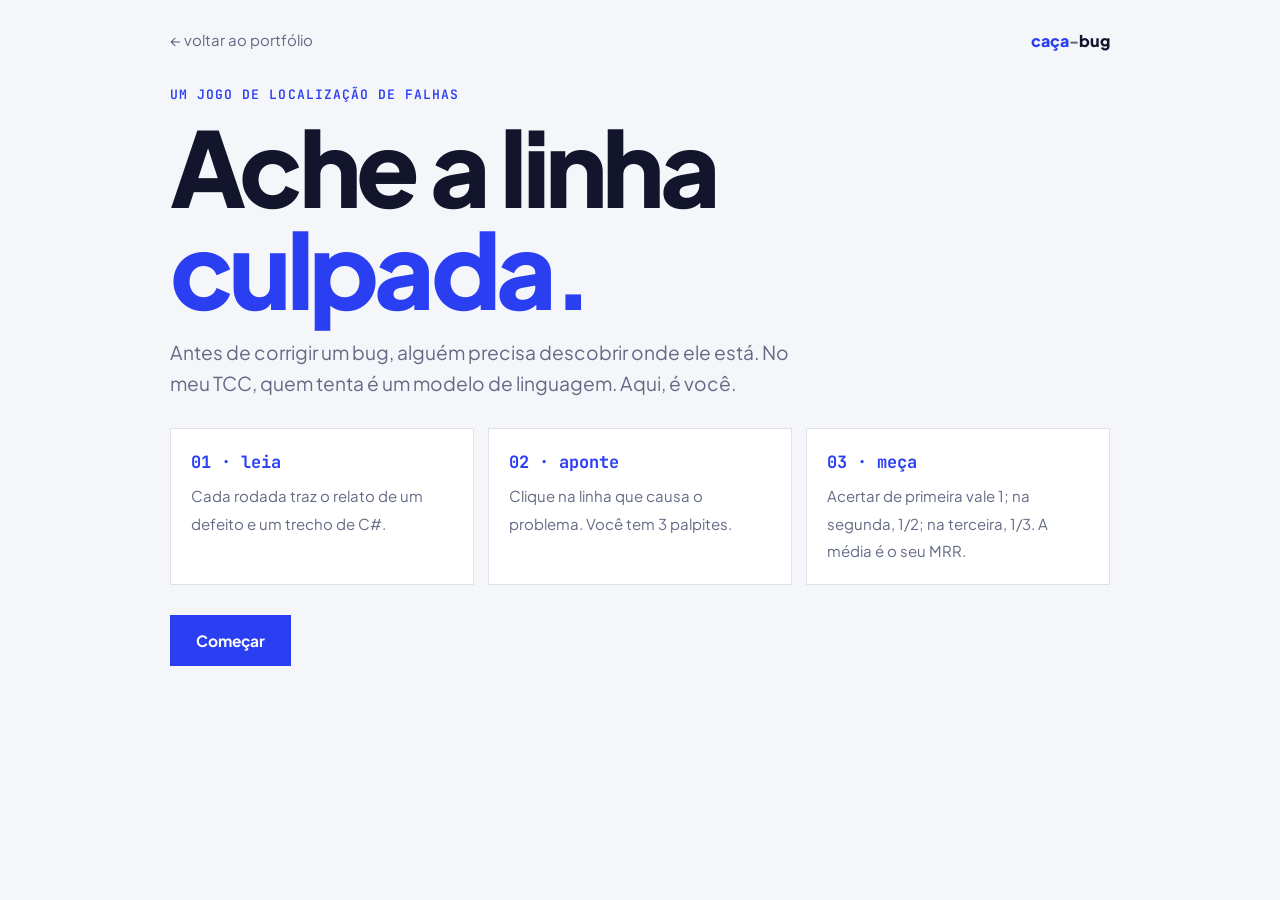
==== commit 2081caa8: "Novo visual: abertura dividida em blocos de cor, retrato central e cards de projeto" ====
--- a/caca-bug/index.html
+++ b/caca-bug/index.html
@@ -1,5 +1,5 @@
 <!doctype html>
-<html lang="pt-BR" data-theme="dark">
+<html lang="pt-BR">
 <head>
 <meta charset="utf-8">
 <meta name="viewport" content="width=device-width, initial-scale=1">
@@ -8,7 +8,7 @@
 <link rel="icon" href="data:image/svg+xml,%3Csvg xmlns='http://www.w3.org/2000/svg' viewBox='0 0 64 64'%3E%3Ctext y='50' font-size='52'%3E%F0%9F%90%9E%3C/text%3E%3C/svg%3E">
 <link rel="preconnect" href="https://fonts.googleapis.com">
 <link rel="preconnect" href="https://fonts.gstatic.com" crossorigin>
-<link href="https://fonts.googleapis.com/css2?family=Space+Grotesk:wght@400;500;600;700&family=JetBrains+Mono:wght@400;500;700&display=swap" rel="stylesheet">
+<link href="https://fonts.googleapis.com/css2?family=JetBrains+Mono:wght@400;500;600;700&family=Plus+Jakarta+Sans:wght@400;500;600;700;800&display=swap" rel="stylesheet">
 <link rel="stylesheet" href="../styles.css">
 <style>
   .wrap { position: relative; z-index: 1; width: min(940px, calc(100% - 32px)); margin: 0 auto; padding: 28px 0 60px; }
@@ -55,6 +55,11 @@
   .rounds span { font-family: var(--mono); font-size: 13px; padding: 6px 12px; border-radius: 10px; border: 1px solid var(--line); background: var(--card); }
   .rounds .ok { border-color: var(--a1); color: var(--a1); }
   .rounds .no { border-color: var(--danger); color: var(--danger); }
+  .issue, .code, .feedback, .rule, .rounds span, .progress, .progress i { border-radius: 0; }
+  .progress i { background: var(--a1); }
+  .intro h1, .result h1 { letter-spacing: -.045em; line-height: .98; }
+  .top .brand-dot { color: var(--muted); }
+  .rounds .ok { border-color: #1a8f52; color: #1a8f52; }
   @media (max-width: 700px) { .rules, .scores { grid-template-columns: 1fr; } .code { font-size: 12.5px; } }
 </style>
 </head>
--- a/styles.css
+++ b/styles.css
@@ -1,290 +1,266 @@
+/* =========================================================
+   Blocos de cor, retrato no centro, tipografia forte.
+   ========================================================= */
 :root {
-  --bg: #090a0f;
-  --bg-2: #0f1119;
-  --card: #131622;
-  --line: #232738;
-  --text: #e9ecf5;
-  --muted: #8d93a8;
-  --a1: #6ef3c0;
-  --a2: #7c9bff;
-  --a3: #c58bff;
-  --danger: #ff6b81;
-  --radius: 18px;
-  --font: "Space Grotesk", system-ui, -apple-system, "Segoe UI", sans-serif;
+  --navy: #0d1024;
+  --blue: #2b3ff2;
+  --blue-d: #1f2fc4;
+  --yellow: #ffd633;
+  --white: #ffffff;
+  --paper: #f5f6fa;
+  --ink: #12152b;
+  --soft: #646a85;
+  --hair: #dfe2ec;
+  --sans: "Plus Jakarta Sans", system-ui, -apple-system, "Segoe UI", sans-serif;
   --mono: "JetBrains Mono", ui-monospace, Consolas, monospace;
-  --shadow: 0 20px 60px -25px rgba(0, 0, 0, .7);
-}
-:root[data-theme="light"] {
-  --bg: #f5f6fb;
-  --bg-2: #eceef6;
-  --card: #ffffff;
-  --line: #dcdfec;
-  --text: #12141d;
-  --muted: #5d6379;
-  --a1: #0aa877;
-  --a2: #3a5bdc;
-  --a3: #8a3fd6;
-  --danger: #d6334d;
-  --shadow: 0 20px 50px -28px rgba(30, 40, 90, .35);
+  --pad: clamp(18px, 5vw, 84px);
+  --max: 1240px;
+
+  /* nomes usados pelo Caça-Bug */
+  --bg: var(--paper); --bg-2: #e9ebf3; --card: var(--white); --line: var(--hair);
+  --text: var(--ink); --muted: var(--soft); --a1: var(--blue); --a2: var(--blue); --a3: var(--blue);
+  --danger: #e0354b; --radius: 10px; --font: var(--sans);
 }
 
 * { box-sizing: border-box; }
 [hidden] { display: none !important; }
-html { scroll-behavior: smooth; scroll-padding-top: 84px; }
-body {
-  margin: 0;
-  background: var(--bg);
-  color: var(--text);
-  font-family: var(--font);
-  font-size: 17px;
-  line-height: 1.65;
-  overflow-x: hidden;
-  -webkit-font-smoothing: antialiased;
-}
+html { scroll-behavior: smooth; scroll-padding-top: 76px; }
+body { margin: 0; background: var(--paper); color: var(--ink); font-family: var(--sans); font-size: 17px; line-height: 1.6; -webkit-font-smoothing: antialiased; overflow-x: hidden; }
 a { color: inherit; text-decoration: none; }
-img { max-width: 100%; display: block; }
-code, .mono { font-family: var(--mono); font-size: .9em; }
-code { background: var(--bg-2); border: 1px solid var(--line); padding: 1px 7px; border-radius: 6px; color: var(--a1); }
-strong { font-weight: 600; }
-.muted { color: var(--muted); }
-:focus-visible { outline: 2px solid var(--a1); outline-offset: 3px; border-radius: 6px; }
-
-.grad {
-  background: linear-gradient(100deg, var(--a1), var(--a2) 55%, var(--a3));
-  -webkit-background-clip: text; background-clip: text; color: transparent;
-}
-
-/* cursor glow */
-.glow {
-  position: fixed; inset: 0; pointer-events: none; z-index: 0;
-  background: radial-gradient(520px circle at var(--mx, 50%) var(--my, 20%), color-mix(in srgb, var(--a2) 13%, transparent), transparent 65%);
-}
-
-/* NAV */
-.nav {
-  position: fixed; top: 14px; left: 50%; transform: translateX(-50%);
-  width: min(1120px, calc(100% - 28px)); z-index: 50;
-  display: flex; align-items: center; justify-content: space-between; gap: 16px;
-  padding: 10px 14px 10px 20px;
-  background: color-mix(in srgb, var(--bg) 72%, transparent);
-  backdrop-filter: blur(16px); -webkit-backdrop-filter: blur(16px);
-  border: 1px solid var(--line); border-radius: 999px;
-}
-.brand { font-family: var(--mono); font-weight: 700; letter-spacing: -.02em; }
-.brand-mark { color: var(--a1); }
-.brand-dot { color: var(--a3); }
-.nav-links { display: flex; gap: 4px; }
-.nav-links a { padding: 7px 13px; border-radius: 999px; font-size: 15px; color: var(--muted); transition: .2s; }
-.nav-links a:hover, .nav-links a.active { color: var(--text); background: var(--bg-2); }
-.nav-actions { display: flex; gap: 6px; }
-.icon-btn {
-  width: 38px; height: 38px; border-radius: 50%; border: 1px solid var(--line);
-  background: var(--bg-2); color: var(--text); font-size: 17px; cursor: pointer; transition: .2s;
-}
-.icon-btn:hover { border-color: var(--a1); color: var(--a1); }
-.menu-btn { display: none; }
-
-/* HERO */
-.hero { position: relative; min-height: 100svh; display: grid; place-items: center; padding: 120px 20px 80px; }
-#net { position: absolute; inset: 0; width: 100%; height: 100%; opacity: .75; }
-.hero-inner { position: relative; z-index: 1; width: min(1120px, 100%); }
-.eyebrow {
-  display: inline-flex; align-items: center; gap: 10px; margin: 0 0 22px;
-  font-family: var(--mono); font-size: 13.5px; color: var(--muted);
-  padding: 7px 14px; border: 1px solid var(--line); border-radius: 999px; background: color-mix(in srgb, var(--bg-2) 80%, transparent);
-}
-.pulse { width: 8px; height: 8px; border-radius: 50%; background: var(--a1); box-shadow: 0 0 0 0 var(--a1); animation: pulse 2s infinite; }
-@keyframes pulse { 70% { box-shadow: 0 0 0 10px transparent; } 100% { box-shadow: 0 0 0 0 transparent; } }
-h1 { font-size: clamp(54px, 11vw, 148px); line-height: .92; letter-spacing: -.05em; margin: 0 0 26px; font-weight: 700; }
-.typed-line { font-family: var(--mono); font-size: clamp(15px, 2.1vw, 21px); margin: 0 0 18px; min-height: 1.7em; }
-.prompt { color: var(--a1); }
-.caret { color: var(--a1); animation: blink 1s steps(1) infinite; }
-@keyframes blink { 50% { opacity: 0; } }
-.lead { max-width: 640px; color: var(--muted); font-size: clamp(17px, 1.6vw, 20px); margin: 0 0 34px; }
-.lead strong { color: var(--text); }
-.cta { display: flex; flex-wrap: wrap; gap: 12px; }
+img, svg { display: block; max-width: 100%; }
+button { font: inherit; color: inherit; }
+::selection { background: var(--yellow); color: var(--navy); }
+:focus-visible { outline: 3px solid var(--yellow); outline-offset: 3px; }
+h1, h2, h3 { font-family: var(--sans); font-weight: 800; letter-spacing: -.035em; line-height: 1.02; margin: 0; }
+code { font-family: var(--mono); font-size: .9em; }
+
+/* ---------- peças compartilhadas (site + jogo) ---------- */
+.grad { color: var(--blue); }
+.kicker { font: 600 13px var(--mono); text-transform: uppercase; letter-spacing: .08em; color: var(--blue); margin: 0 0 12px; }
+.lead { font-size: clamp(17px, 1.5vw, 20px); max-width: 620px; margin: 0 0 26px; color: var(--soft); }
+.cta { display: flex; flex-wrap: wrap; gap: 12px; align-items: center; }
 .cta.center { justify-content: center; }
-.btn {
-  display: inline-flex; align-items: center; gap: 8px; padding: 13px 22px; border-radius: 999px;
-  border: 1px solid var(--line); background: var(--card); color: var(--text);
-  font: 500 16px var(--font); cursor: pointer; transition: transform .2s, border-color .2s, box-shadow .2s;
-}
-.btn:hover { transform: translateY(-2px); border-color: var(--a1); }
-.btn.primary { background: linear-gradient(100deg, var(--a1), var(--a2)); color: #06120d; border-color: transparent; font-weight: 600; }
-.btn.primary:hover { box-shadow: 0 12px 34px -12px var(--a1); }
-.btn.ghost { background: transparent; }
-.scroll-hint { position: absolute; bottom: 26px; left: 50%; transform: translateX(-50%); font-family: var(--mono); font-size: 12.5px; color: var(--muted); animation: bob 2.2s ease-in-out infinite; }
-@keyframes bob { 50% { transform: translate(-50%, 7px); } }
-
-/* SECTIONS */
-.section { position: relative; z-index: 1; width: min(1120px, calc(100% - 40px)); margin: 0 auto; padding: 96px 0; }
-.section-head { display: flex; align-items: baseline; gap: 16px; margin-bottom: 40px; }
-.section-head h2 { font-size: clamp(34px, 5vw, 56px); letter-spacing: -.035em; line-height: 1; margin: 0; }
-.tag { font-family: var(--mono); color: var(--a1); font-size: 15px; }
-.section-sub { color: var(--muted); margin: -22px 0 26px; }
-.kicker { font-family: var(--mono); font-size: 13.5px; color: var(--a1); margin: 0 0 12px; letter-spacing: .04em; }
-
-.reveal { opacity: 0; transform: translateY(26px); transition: opacity .7s ease, transform .7s ease; }
-.reveal.in { opacity: 1; transform: none; }
-
-/* ABOUT */
-.about { display: grid; grid-template-columns: 300px 1fr; gap: 56px; align-items: start; }
-.photo-frame { position: relative; border-radius: 26px; padding: 3px; background: linear-gradient(140deg, var(--a1), var(--a2), var(--a3)); box-shadow: var(--shadow); }
-.photo-frame img { border-radius: 23px; width: 100%; height: auto; aspect-ratio: 1; object-fit: cover; background: var(--card); }
-.facts { list-style: none; padding: 0; margin: 20px 0 0; display: grid; gap: 8px; font-size: 15px; }
-.facts li { display: flex; gap: 10px; padding: 9px 14px; background: var(--card); border: 1px solid var(--line); border-radius: 12px; }
-.about-text p { margin: 0 0 18px; color: var(--muted); }
-.about-text .big { font-size: clamp(21px, 2.3vw, 27px); line-height: 1.4; color: var(--text); letter-spacing: -.01em; }
-.about-text .big strong { color: var(--a1); }
-.stats { display: grid; grid-template-columns: repeat(3, 1fr); gap: 14px; margin-top: 30px; }
-.stat { padding: 18px; border: 1px solid var(--line); border-radius: var(--radius); background: var(--card); }
-.stat b { display: block; font-size: 40px; line-height: 1; letter-spacing: -.04em; font-variant-numeric: tabular-nums; }
-.stat span { font-size: 13.5px; color: var(--muted); }
-
-.stack { margin-top: 64px; }
-.stack h3 { font-size: 15px; font-family: var(--mono); font-weight: 500; color: var(--muted); margin: 0 0 16px; }
-.chips { display: flex; flex-wrap: wrap; gap: 10px; }
-.chip {
-  padding: 9px 16px; border-radius: 999px; border: 1px solid var(--line); background: var(--card);
-  font-size: 15px; transition: .25s; cursor: default;
-}
-.chip:hover { border-color: var(--c, var(--a1)); color: var(--c, var(--a1)); transform: translateY(-3px) rotate(-1.5deg); }
-.chip i { display: inline-block; width: 8px; height: 8px; border-radius: 50%; background: var(--c, var(--a1)); margin-right: 8px; }
-
-/* TIMELINE */
-.timeline { list-style: none; margin: 0; padding: 0 0 0 28px; position: relative; display: grid; gap: 22px; }
-.timeline::before { content: ""; position: absolute; left: 6px; top: 8px; bottom: 8px; width: 2px; background: linear-gradient(var(--a1), var(--a2), var(--a3)); border-radius: 2px; }
-.timeline li { position: relative; }
-.tl-dot { position: absolute; left: -28px; top: 28px; width: 14px; height: 14px; border-radius: 50%; background: var(--bg); border: 3px solid var(--a1); }
-.tl-card { padding: 26px 28px; background: var(--card); border: 1px solid var(--line); border-radius: var(--radius); transition: .3s; }
-.tl-card:hover { border-color: color-mix(in srgb, var(--a1) 55%, var(--line)); transform: translateX(6px); }
-.tl-when { font-family: var(--mono); font-size: 12.5px; color: var(--a1); text-transform: uppercase; letter-spacing: .1em; }
-.tl-card h3 { margin: 6px 0 8px; font-size: 22px; letter-spacing: -.02em; }
-.tl-card h3 em { font-style: normal; color: var(--muted); font-weight: 400; }
-.tl-card p { margin: 0 0 14px; color: var(--muted); }
-.mini-chips { display: flex; flex-wrap: wrap; gap: 7px; }
-.mini-chips span { font-family: var(--mono); font-size: 12px; padding: 4px 10px; border-radius: 999px; background: var(--bg-2); border: 1px solid var(--line); color: var(--muted); }
-
-/* PROJECTS */
-.filters { display: flex; flex-wrap: wrap; gap: 8px; margin-bottom: 26px; }
-.filter { padding: 8px 16px; border-radius: 999px; border: 1px solid var(--line); background: transparent; color: var(--muted); font: 500 14.5px var(--font); cursor: pointer; transition: .2s; }
-.filter:hover { color: var(--text); border-color: var(--muted); }
-.filter[aria-pressed="true"] { background: var(--text); color: var(--bg); border-color: var(--text); }
-.grid { display: grid; grid-template-columns: repeat(3, 1fr); gap: 18px; }
-.card {
-  position: relative; display: flex; flex-direction: column; padding: 24px;
-  background: var(--card); border: 1px solid var(--line); border-radius: var(--radius);
-  transition: transform .25s ease, border-color .25s, opacity .3s; transform-style: preserve-3d; overflow: hidden;
-}
-.card::before {
-  content: ""; position: absolute; inset: 0; pointer-events: none; opacity: 0; transition: opacity .3s;
-  background: radial-gradient(300px circle at var(--px, 50%) var(--py, 0%), color-mix(in srgb, var(--accent, var(--a1)) 20%, transparent), transparent 70%);
-}
-.card:hover { border-color: color-mix(in srgb, var(--accent, var(--a1)) 60%, var(--line)); }
-.card:hover::before { opacity: 1; }
-.card.wide { grid-column: span 2; }
+.btn { display: inline-flex; align-items: center; gap: 10px; padding: 14px 24px; cursor: pointer; font: 700 15.5px var(--sans); background: var(--white); color: var(--ink); border: 2px solid var(--ink); transition: transform .15s, background .15s, color .15s, border-color .15s; }
+.btn:hover { transform: translateY(-2px); background: var(--ink); color: var(--white); }
+.btn.primary { background: var(--blue); border-color: var(--blue); color: var(--white); }
+.btn.primary:hover { background: var(--navy); border-color: var(--navy); }
+.pill { font: 500 13px var(--mono); padding: 6px 12px; border: 1px solid var(--hair); background: var(--white); border-radius: 999px; }
+.stat { padding: 18px 20px; background: var(--white); border: 1px solid var(--hair); border-radius: var(--radius); }
+.stat b { display: block; font: 800 38px/1 var(--sans); letter-spacing: -.04em; }
+.stat span { font-size: 14px; color: var(--soft); }
+.brand { font: 800 16px var(--sans); }
+.brand-mark { color: var(--blue); } .brand-dot { color: var(--ink); }
+.glow { display: none; }
+
+/* ---------- navegação ---------- */
+.nav { position: sticky; top: 0; z-index: 40; background: var(--navy); color: var(--white); }
+.nav-in { max-width: calc(var(--max) + 2 * var(--pad)); margin: 0 auto; padding: 12px var(--pad); display: flex; align-items: center; gap: 24px; }
+.logo { width: 42px; height: 42px; border-radius: 50%; background: var(--white); color: var(--navy); display: grid; place-items: center; font: 800 15px var(--sans); letter-spacing: -.04em; flex: none; transition: background .2s, transform .2s; }
+.logo:hover { background: var(--yellow); transform: rotate(-8deg); }
+.nav-links { display: flex; gap: clamp(14px, 2.4vw, 34px); margin-left: auto; font-size: 15px; font-weight: 500; }
+.nav-links a { opacity: .78; transition: opacity .15s, color .15s; }
+.nav-links a:hover { opacity: 1; }
+.nav-links a.active { opacity: 1; color: var(--yellow); }
+.social { display: flex; gap: 6px; }
+.social a { width: 36px; height: 36px; display: grid; place-items: center; border-radius: 50%; transition: background .15s, color .15s; }
+.social a:hover { background: var(--white); color: var(--navy); }
+.social svg { width: 19px; height: 19px; fill: currentColor; }
+.nav .chat { background: var(--white); color: var(--navy); font: 700 14.5px var(--sans); padding: 10px 18px; transition: background .15s; white-space: nowrap; }
+.nav .chat:hover { background: var(--yellow); }
+
+/* ---------- hero dividido ---------- */
+.hero { position: relative; display: grid; grid-template-columns: 58% 42%; min-height: min(760px, calc(100svh - 66px)); overflow: hidden; }
+.h-left { background: var(--blue); color: var(--white); display: flex; flex-direction: column; justify-content: center; padding: clamp(40px, 6vw, 80px) var(--pad); padding-right: clamp(150px, 19vw, 300px); padding-left: max(var(--pad), calc((100vw - var(--max)) / 2)); position: relative; }
+.hello { align-self: flex-start; background: var(--yellow); color: var(--navy); font-weight: 700; font-size: 15px; padding: 7px 14px; margin-bottom: 22px; }
+.hero h1 { font-size: clamp(40px, 4.9vw, 78px); color: var(--yellow); letter-spacing: -.045em; line-height: .98; }
+.hero h1 span { display: block; white-space: nowrap; }
+.h-left > p { font-size: clamp(17px, 1.5vw, 20px); max-width: 30em; margin: 22px 0 30px; }
+.hero .btn.primary { background: var(--yellow); border-color: var(--yellow); color: var(--navy); }
+.hero .btn.primary:hover { background: var(--white); border-color: var(--white); }
+.hero .btn.line { background: transparent; border-color: var(--white); color: var(--white); }
+.hero .btn.line:hover { background: var(--white); color: var(--blue); }
+.h-stats { display: flex; gap: clamp(22px, 3.4vw, 54px); margin-top: clamp(34px, 5vw, 64px); }
+.h-stats b { display: block; font: 800 clamp(30px, 3.2vw, 46px)/1 var(--sans); letter-spacing: -.04em; }
+.h-stats span { font-size: 14px; opacity: .85; line-height: 1.35; display: block; margin-top: 6px; max-width: 11em; }
+
+.h-right { background: var(--yellow); position: relative; overflow: hidden; }
+.bigname { position: absolute; right: -2%; top: 5%; text-align: right; font: 800 clamp(64px, 10.5vw, 170px)/.84 var(--sans); letter-spacing: -.05em; color: var(--white); opacity: .55; text-transform: uppercase; user-select: none; }
+.codebg { position: absolute; right: 6%; bottom: 7%; font: 500 clamp(11px, 1vw, 14px)/1.7 var(--mono); color: #b08f00; white-space: pre; text-align: left; user-select: none; }
+.dots { position: absolute; width: 112px; height: 112px; background: radial-gradient(currentColor 1.6px, transparent 2px) 0 0 / 14px 14px; }
+.h-left .dots { color: rgba(255, 255, 255, .5); right: 34%; top: 12%; }
+.h-right .dots { color: rgba(13, 16, 36, .45); right: 12%; top: 46%; }
+.zig { position: absolute; width: 62px; fill: none; stroke: currentColor; stroke-width: 2; }
+.h-left .zig { color: var(--yellow); right: 30%; bottom: 20%; }
+.h-right .zig { color: var(--navy); left: 34%; top: 14%; }
+
+/* retrato: metade "suporte", metade "dev" */
+.duo-wrap { position: absolute; left: 58%; top: 50%; transform: translate(-42%, -50%); width: clamp(230px, 25vw, 360px); z-index: 3; }
+.duo-wrap::before { content: ""; position: absolute; inset: 22px -22px -22px 22px; border: 2px solid var(--white); pointer-events: none; }
+.duo { position: relative; aspect-ratio: 4 / 5; overflow: hidden; background: var(--navy); cursor: ew-resize; --cut: 50%; box-shadow: 0 24px 50px -24px rgba(13, 16, 36, .7); touch-action: pan-y; }
+.duo img { position: absolute; inset: 0; width: 100%; height: 100%; object-fit: cover; }
+.duo .bw { filter: grayscale(1) contrast(1.15); }
+.duo .cor { clip-path: inset(0 0 0 var(--cut)); }
+.duo::after { content: ""; position: absolute; top: 0; bottom: 0; left: var(--cut); width: 3px; margin-left: -1.5px; background: var(--yellow); }
+.duo-tags { position: relative; display: flex; justify-content: space-between; margin-top: 10px; font: 600 12.5px var(--mono); }
+.duo-tags span { background: var(--navy); color: var(--white); padding: 4px 9px; }
+.duo-tags span:last-child { background: var(--white); color: var(--navy); }
+
+/* ---------- seções ---------- */
+.sec { padding: clamp(60px, 8vw, 110px) var(--pad); }
+.sec > .in { max-width: var(--max); margin: 0 auto; }
+.sec.white { background: var(--white); }
+.title { display: flex; align-items: center; gap: 22px; font: 700 13.5px var(--sans); text-transform: uppercase; letter-spacing: .16em; margin-bottom: clamp(26px, 4vw, 46px); }
+.title::before, .title::after { content: ""; flex: 1; height: 1px; background: var(--hair); }
+.big { font-size: clamp(30px, 4.2vw, 58px); margin-bottom: 18px; }
+.big em { font-style: normal; color: var(--blue); }
+
+/* projetos */
+.filters { display: flex; flex-wrap: wrap; justify-content: center; gap: 8px; margin-bottom: 30px; }
+.filter { background: var(--white); border: 1px solid var(--hair); padding: 8px 16px; cursor: pointer; font: 600 14px var(--sans); color: var(--soft); transition: all .15s; }
+.filter:hover { color: var(--ink); border-color: var(--ink); }
+.filter[aria-pressed="true"] { background: var(--navy); border-color: var(--navy); color: var(--white); }
+.grid { display: grid; grid-template-columns: repeat(3, 1fr); gap: clamp(14px, 2vw, 26px); }
+.card { background: var(--white); border: 1px solid var(--hair); padding: 10px; display: flex; flex-direction: column; transition: transform .2s, box-shadow .2s, border-color .2s; }
+.card:hover { transform: translateY(-6px); box-shadow: 0 22px 40px -26px rgba(13, 16, 36, .45); border-color: #c8cde0; }
 .card.hide { display: none; }
-.card-top { display: flex; align-items: center; justify-content: space-between; margin-bottom: 18px; }
-.card-icon { font-size: 30px; width: 54px; height: 54px; display: grid; place-items: center; border-radius: 14px; background: var(--bg-2); border: 1px solid var(--line); }
-.badge { font-family: var(--mono); font-size: 11.5px; padding: 4px 10px; border-radius: 999px; border: 1px solid color-mix(in srgb, var(--accent, var(--a1)) 50%, transparent); color: var(--accent, var(--a1)); text-transform: uppercase; letter-spacing: .06em; }
-.card h3 { margin: 0 0 8px; font-size: 22px; letter-spacing: -.02em; }
-.card p { margin: 0 0 18px; color: var(--muted); font-size: 15.5px; flex: 1; }
-.card .mini-chips { margin-bottom: 18px; }
-.card-links { display: flex; gap: 16px; font-size: 14.5px; font-weight: 500; }
-.card-links a { color: var(--accent, var(--a1)); position: relative; z-index: 1; }
-.card-links a:hover { text-decoration: underline; text-underline-offset: 4px; }
-
-.gh { margin-top: 44px; padding: 26px; border: 1px dashed var(--line); border-radius: var(--radius); }
-.gh-head { display: flex; justify-content: space-between; align-items: baseline; gap: 12px; margin-bottom: 16px; }
-.gh-head h3 { margin: 0; font-size: 20px; }
-.gh-head a { color: var(--a1); font-size: 14.5px; }
-.lang-bar { display: flex; height: 10px; border-radius: 999px; overflow: hidden; background: var(--bg-2); }
-.lang-bar span { height: 100%; transition: flex-grow .9s ease; flex-grow: 0; }
-.lang-legend { display: flex; flex-wrap: wrap; gap: 6px 18px; margin: 12px 0 18px; font-size: 13.5px; color: var(--muted); }
-.lang-legend i { display: inline-block; width: 9px; height: 9px; border-radius: 50%; margin-right: 6px; }
-.gh-list { list-style: none; margin: 0; padding: 0; display: grid; grid-template-columns: repeat(2, 1fr); gap: 4px 28px; }
-.gh-list li { display: flex; justify-content: space-between; gap: 12px; padding: 9px 0; border-bottom: 1px solid var(--line); font-size: 14.5px; min-width: 0; }
-.gh-list a { font-family: var(--mono); font-size: 13.5px; overflow: hidden; text-overflow: ellipsis; white-space: nowrap; }
-.gh-list a:hover { color: var(--a1); }
-.gh-list small { color: var(--muted); white-space: nowrap; }
-
-/* RESEARCH */
-.research { display: grid; grid-template-columns: 1.25fr 1fr; gap: 36px; padding: 36px; background: var(--card); border: 1px solid var(--line); border-radius: 26px; box-shadow: var(--shadow); }
-.research h3 { font-size: clamp(23px, 2.6vw, 31px); line-height: 1.2; letter-spacing: -.025em; margin: 0 0 16px; }
-.research-text > p { color: var(--muted); }
-.ticks { list-style: none; padding: 0; margin: 18px 0 26px; display: grid; gap: 9px; }
-.ticks li { padding-left: 28px; position: relative; }
-.ticks li::before { content: "✓"; position: absolute; left: 0; color: var(--a1); font-weight: 700; }
-.mrr { background: var(--bg-2); border: 1px solid var(--line); border-radius: var(--radius); padding: 22px; align-self: start; }
-.mrr-title { margin: 0; font-weight: 600; }
-.mrr-sub { margin: 4px 0 16px; font-size: 14px; color: var(--muted); }
-.mrr-rows { display: grid; gap: 9px; }
-.mrr-row { display: flex; align-items: center; gap: 8px; }
-.mrr-row > span { font-family: var(--mono); font-size: 12.5px; color: var(--muted); width: 62px; flex: none; }
-.mrr-row button {
-  flex: 1; height: 34px; border-radius: 9px; border: 1px solid var(--line); background: var(--card);
-  color: var(--muted); font: 500 13px var(--mono); cursor: pointer; transition: .15s; padding: 0;
-}
-.mrr-row button:hover { border-color: var(--a2); color: var(--text); }
-.mrr-row button[aria-pressed="true"] { background: var(--a1); border-color: var(--a1); color: #06120d; font-weight: 700; }
-.mrr-out { display: flex; align-items: baseline; gap: 12px; margin-top: 18px; font-family: var(--mono); }
-.mrr-out b { font-size: 40px; letter-spacing: -.03em; color: var(--a1); font-variant-numeric: tabular-nums; }
-.mrr-note { margin: 4px 0 0; font-size: 13.5px; color: var(--muted); }
-
-/* TERMINAL */
-.term { border: 1px solid var(--line); border-radius: var(--radius); overflow: hidden; background: #0b0d14; color: #dfe4f2; box-shadow: var(--shadow); font-family: var(--mono); font-size: 14.5px; }
-.term-bar { display: flex; align-items: center; gap: 7px; padding: 12px 16px; background: #141724; border-bottom: 1px solid #232738; }
-.term-bar i { width: 12px; height: 12px; border-radius: 50%; background: #ff5f57; }
-.term-bar i:nth-child(2) { background: #febc2e; }
-.term-bar i:nth-child(3) { background: #28c840; }
-.term-bar span { margin-left: 10px; font-size: 12.5px; color: #8d93a8; }
-.term-body { padding: 18px 18px 4px; height: 300px; overflow-y: auto; white-space: pre-wrap; word-break: break-word; line-height: 1.6; }
-.term-body .cmd { color: #6ef3c0; }
-.term-body .out { color: #c9cfe2; margin: 0 0 10px; }
-.term-body .out a { color: #7c9bff; text-decoration: underline; text-underline-offset: 3px; }
-.term-body .err { color: #ff6b81; }
-.term-body .hl { color: #c58bff; }
-.term-input { display: flex; gap: 10px; align-items: center; padding: 10px 18px 18px; cursor: text; }
-.term-input .prompt { color: #6ef3c0; white-space: nowrap; }
-.term-input input { flex: 1; min-width: 0; background: none; border: 0; outline: 0; color: #fff; font: inherit; caret-color: #6ef3c0; }
-
-/* CONTACT */
-.contact { text-align: center; padding-bottom: 120px; }
-.contact-title { font-size: clamp(46px, 9vw, 112px); letter-spacing: -.05em; line-height: 1; margin: 0 0 22px; }
-.contact .lead { margin-inline: auto; }
-
-.footer { position: relative; z-index: 1; display: flex; justify-content: space-between; flex-wrap: wrap; gap: 8px; width: min(1120px, calc(100% - 40px)); margin: 0 auto; padding: 26px 0 36px; border-top: 1px solid var(--line); font-size: 14px; }
-
-.toast { position: fixed; bottom: 26px; left: 50%; transform: translate(-50%, 30px); opacity: 0; pointer-events: none; padding: 11px 20px; border-radius: 999px; background: var(--text); color: var(--bg); font-size: 14.5px; font-weight: 500; transition: .3s; z-index: 100; }
-.toast.show { opacity: 1; transform: translate(-50%, 0); }
-
-/* RESPONSIVE */
-@media (max-width: 960px) {
+.thumb { position: relative; aspect-ratio: 16 / 10; overflow: hidden; background: var(--tb, var(--blue)); color: var(--tc, var(--white)); display: grid; place-items: center; }
+.thumb .win { width: 74%; background: var(--white); color: var(--ink); box-shadow: 0 14px 30px -14px rgba(13, 16, 36, .55); transition: transform .3s; }
+.card:hover .win { transform: translateY(-5px) rotate(-1.2deg); }
+.win-bar { display: flex; gap: 4px; padding: 7px 9px; border-bottom: 1px solid var(--hair); }
+.win-bar i { width: 6px; height: 6px; border-radius: 50%; background: var(--hair); }
+.win-body { padding: 10px 11px 12px; }
+.win-body b { display: block; font: 800 15px/1.15 var(--sans); letter-spacing: -.02em; margin-bottom: 8px; white-space: nowrap; overflow: hidden; text-overflow: ellipsis; }
+.win-body u { display: block; height: 5px; background: var(--hair); margin-top: 5px; text-decoration: none; }
+.win-body u:nth-child(3) { width: 82%; } .win-body u:nth-child(4) { width: 56%; background: var(--tb, var(--blue)); }
+.thumb .lang { position: absolute; left: 10px; bottom: 9px; font: 600 11px var(--mono); text-transform: uppercase; letter-spacing: .04em; }
+.thumb .new { position: absolute; right: 0; top: 12px; background: var(--navy); color: var(--yellow); font: 700 11px var(--mono); text-transform: uppercase; padding: 4px 10px; }
+.card-body { padding: 16px 10px 10px; display: flex; flex-direction: column; flex: 1; }
+.card h3 { font-size: 20px; letter-spacing: -.02em; line-height: 1.2; }
+.card .kind { font-size: 13.5px; color: var(--soft); margin: 2px 0 10px; }
+.card p { margin: 0 0 14px; font-size: 15px; line-height: 1.5; color: var(--soft); flex: 1; }
+.card-links { display: flex; gap: 18px; font-weight: 700; font-size: 14.5px; }
+.card-links a { color: var(--blue); border-bottom: 2px solid transparent; }
+.card-links a:hover { border-bottom-color: var(--blue); }
+
+/* sobre */
+.about { display: grid; grid-template-columns: 1.2fr 1fr; gap: clamp(28px, 5vw, 80px); align-items: start; }
+.about p { margin: 0 0 16px; color: var(--soft); }
+.chips { display: flex; flex-wrap: wrap; gap: 8px; margin-top: 22px; }
+.chips span { font: 500 13.5px var(--mono); padding: 6px 12px; background: var(--paper); border: 1px solid var(--hair); transition: all .15s; }
+.chips span:hover { background: var(--yellow); border-color: var(--yellow); transform: translateY(-2px); }
+.facts { list-style: none; margin: 0; padding: 0; border-top: 2px solid var(--ink); }
+.facts li { display: grid; grid-template-columns: 104px 1fr; gap: 14px; padding: 16px 0; border-bottom: 1px solid var(--hair); }
+.facts small { font: 600 12px var(--mono); text-transform: uppercase; letter-spacing: .05em; color: var(--blue); padding-top: 4px; }
+.facts b { display: block; font-size: 18px; letter-spacing: -.01em; }
+.facts span { font-size: 15px; color: var(--soft); }
+
+/* trajetória: painéis horizontais */
+.track-wrap { position: relative; }
+.track { display: flex; gap: 0; overflow-x: auto; scroll-snap-type: x mandatory; scrollbar-width: none; cursor: grab; }
+.track::-webkit-scrollbar { display: none; }
+.track.drag { cursor: grabbing; scroll-snap-type: none; }
+.panel { flex: 0 0 min(560px, 84vw); scroll-snap-align: start; min-height: 420px; padding: clamp(26px, 3.4vw, 46px); display: flex; flex-direction: column; justify-content: flex-end; position: relative; user-select: none; }
+.panel:nth-child(1) { background: var(--navy); color: var(--white); margin-left: max(var(--pad), calc((100vw - var(--max)) / 2)); }
+.panel:nth-child(2) { background: var(--blue); color: var(--white); }
+.panel:nth-child(3) { background: var(--yellow); color: var(--navy); }
+.panel:nth-child(4) { background: var(--white); color: var(--navy); border: 1px solid var(--hair); margin-right: var(--pad); }
+.panel .n { position: absolute; top: clamp(20px, 3vw, 36px); left: clamp(26px, 3.4vw, 46px); font: 800 clamp(70px, 9vw, 120px)/.8 var(--sans); letter-spacing: -.06em; opacity: .22; }
+.panel small { font: 600 12.5px var(--mono); text-transform: uppercase; letter-spacing: .08em; opacity: .85; }
+.panel h3 { font-size: clamp(28px, 3.2vw, 42px); margin: 8px 0 4px; }
+.panel em { font-style: normal; font-weight: 600; opacity: .85; }
+.panel p { margin: 14px 0 0; max-width: 30em; opacity: .92; font-size: 16px; }
+.track-nav { display: flex; gap: 8px; justify-content: flex-end; max-width: calc(var(--max) + 2 * var(--pad)); margin: 18px auto 0; padding: 0 var(--pad); }
+.track-nav button { width: 48px; height: 48px; border-radius: 50%; border: 2px solid var(--ink); background: var(--white); cursor: pointer; font-size: 19px; display: grid; place-items: center; transition: all .15s; }
+.track-nav button:hover { background: var(--ink); color: var(--white); }
+
+/* pesquisa */
+.research { background: var(--blue); color: var(--white); position: relative; overflow: hidden; }
+.research .kicker { color: var(--yellow); }
+.research .big em { color: var(--yellow); }
+.r-grid { display: grid; grid-template-columns: 1.15fr 1fr; gap: clamp(26px, 5vw, 80px); align-items: start; }
+.r-grid p { margin: 0 0 14px; max-width: 34em; }
+.ticks { list-style: none; margin: 20px 0 28px; padding: 0; }
+.ticks li { padding: 9px 0 9px 30px; position: relative; border-bottom: 1px solid rgba(255, 255, 255, .25); font-weight: 500; }
+.ticks li::before { content: ""; position: absolute; left: 2px; top: 16px; width: 12px; height: 12px; background: var(--yellow); }
+.research .btn { border-color: var(--white); background: transparent; color: var(--white); }
+.research .btn:hover { background: var(--white); color: var(--blue); }
+.research .btn.primary { background: var(--yellow); border-color: var(--yellow); color: var(--navy); }
+.research .btn.primary:hover { background: var(--white); border-color: var(--white); }
+.sim { background: var(--white); color: var(--ink); padding: clamp(18px, 2.4vw, 30px); box-shadow: 14px 14px 0 var(--navy); }
+.sim h3 { font-size: 22px; letter-spacing: -.02em; margin-bottom: 6px; }
+.sim > p { font-size: 14.5px; color: var(--soft); margin: 0 0 14px; }
+.mrr-row { display: flex; align-items: center; gap: 6px; margin-bottom: 6px; }
+.mrr-row > span { font: 500 12px var(--mono); width: 52px; flex: none; color: var(--soft); }
+.mrr-row button { flex: 1; height: 34px; border: 1px solid var(--hair); background: var(--paper); cursor: pointer; font: 600 13px var(--mono); padding: 0; transition: all .12s; }
+.mrr-row button:hover { border-color: var(--blue); }
+.mrr-row button[aria-pressed="true"] { background: var(--blue); color: var(--white); border-color: var(--blue); }
+.mrr-out { display: flex; align-items: baseline; gap: 12px; margin-top: 14px; font: 600 13px var(--mono); color: var(--soft); }
+.mrr-out b { font: 800 clamp(46px, 5vw, 68px)/1 var(--sans); letter-spacing: -.05em; color: var(--blue); font-variant-numeric: tabular-nums; }
+.sim .note { font: 500 12.5px var(--mono); color: var(--soft); margin: 6px 0 0; }
+
+/* github */
+.gh { display: grid; grid-template-columns: 1fr 1.4fr; gap: clamp(26px, 5vw, 80px); align-items: start; }
+.langs { list-style: none; margin: 18px 0 0; padding: 0; }
+.langs li { display: grid; grid-template-columns: 96px 1fr 30px; gap: 12px; align-items: center; padding: 6px 0; font: 500 13.5px var(--mono); }
+.langs i { display: block; height: 12px; background: var(--blue); width: 0; transition: width .9s cubic-bezier(.2, .7, .2, 1); }
+.langs li:nth-child(even) i { background: var(--yellow); }
+.langs b { text-align: right; font-weight: 600; }
+.repos { list-style: none; margin: 0; padding: 0; border-top: 2px solid var(--ink); }
+.repos li { border-bottom: 1px solid var(--hair); }
+.repos a { display: grid; grid-template-columns: 1fr auto auto; gap: 18px; padding: 13px 4px; font-weight: 700; transition: background .15s, padding .15s; }
+.repos a:hover { background: var(--paper); padding-left: 14px; color: var(--blue); }
+.repos small { font: 500 12.5px var(--mono); color: var(--soft); align-self: center; white-space: nowrap; }
+
+/* contato + rodapé */
+.contact { background: var(--navy); color: var(--white); text-align: center; position: relative; overflow: hidden; }
+.contact .kicker { color: var(--yellow); }
+.contact h2 { font-size: clamp(44px, 8vw, 118px); letter-spacing: -.05em; margin-bottom: 26px; }
+.contact h2 em { font-style: normal; color: var(--yellow); }
+.mail { display: inline-block; font: 700 clamp(17px, 2.4vw, 30px) var(--sans); letter-spacing: -.02em; border-bottom: 3px solid var(--yellow); padding-bottom: 4px; overflow-wrap: anywhere; transition: color .15s; }
+.mail:hover { color: var(--yellow); }
+.contact .cta { margin-top: 32px; }
+.contact .btn { background: transparent; border-color: var(--white); color: var(--white); }
+.contact .btn:hover { background: var(--white); color: var(--navy); }
+.contact .btn.primary { background: var(--yellow); border-color: var(--yellow); color: var(--navy); }
+.foot { background: var(--paper); position: relative; }
+.foot-in { max-width: calc(var(--max) + 2 * var(--pad)); margin: 0 auto; padding: 26px var(--pad); display: flex; justify-content: space-between; flex-wrap: wrap; gap: 12px; font-size: 14px; color: var(--soft); }
+.foot nav { display: flex; gap: 22px; }
+.foot nav a:hover { color: var(--blue); }
+.up { position: absolute; left: 50%; top: 0; transform: translate(-50%, -100%); width: 70px; height: 35px; border-radius: 70px 70px 0 0; background: var(--paper); display: grid; place-items: end center; padding-bottom: 4px; font-size: 18px; color: var(--ink); transition: color .15s; }
+.up:hover { color: var(--blue); }
+.toast { position: fixed; bottom: 22px; left: 50%; transform: translate(-50%, 90px); background: var(--yellow); color: var(--navy); padding: 12px 20px; font-weight: 700; font-size: 14.5px; transition: transform .25s; z-index: 60; }
+.toast.show { transform: translate(-50%, 0); }
+
+/* entrada suave (só quando o JS liga) */
+.js .rv { opacity: 0; transform: translateY(22px); transition: opacity .6s ease, transform .6s ease; }
+.js .rv.in { opacity: 1; transform: none; }
+
+/* ---------- telas menores ---------- */
+@media (max-width: 1000px) {
+  .nav-links { display: none; }
+  .social { margin-left: auto; }
   .grid { grid-template-columns: repeat(2, 1fr); }
-  .research { grid-template-columns: 1fr; }
-  .about { grid-template-columns: 1fr; gap: 34px; }
-  .about-photo { display: grid; grid-template-columns: 180px 1fr; gap: 18px; align-items: center; }
-  .facts { margin: 0; }
+  .about, .r-grid, .gh { grid-template-columns: 1fr; }
 }
 @media (max-width: 760px) {
   body { font-size: 16px; }
-  .menu-btn { display: block; }
-  .nav { border-radius: 22px; flex-wrap: wrap; }
-  .nav-links { display: none; order: 3; width: 100%; flex-direction: column; padding: 6px 0 4px; }
-  .nav-links.open { display: flex; }
-  .section { width: calc(100% - 32px); padding: 72px 0; }
+  .hero { grid-template-columns: 1fr; min-height: 0; }
+  .h-left { padding: 44px var(--pad) 150px; }
+  .h-left .dots, .h-left .zig { display: none; }
+  .h-right { min-height: 330px; }
+  .duo-wrap { left: 50%; top: auto; bottom: 34px; transform: translateX(-50%); width: min(250px, 66vw); }
+  .bigname { font-size: 24vw; top: auto; bottom: 4%; }
+  .codebg { display: none; }
+  .h-stats { flex-wrap: wrap; gap: 20px 30px; }
   .grid { grid-template-columns: 1fr; }
-  .card.wide { grid-column: auto; }
-  .gh-list { grid-template-columns: 1fr; }
-  .stats { grid-template-columns: 1fr; }
-  .about-photo { grid-template-columns: 1fr; }
-  .photo-frame { max-width: 220px; }
-  .research { padding: 22px; }
-  .term-input .prompt { display: none; }
-  .term-input::before { content: "$"; color: #6ef3c0; }
+  .nav .chat { display: none; }
+  .panel { min-height: 380px; }
+  .repos a { grid-template-columns: 1fr auto; }
+  .repos small:last-child { display: none; }
+  .sim { box-shadow: 8px 8px 0 var(--navy); }
 }
 @media (prefers-reduced-motion: reduce) {
   * { animation: none !important; transition: none !important; }
   html { scroll-behavior: auto; }
-  .reveal { opacity: 1; transform: none; }
-}
+  .js .rv { opacity: 1; transform: none; }
+}
